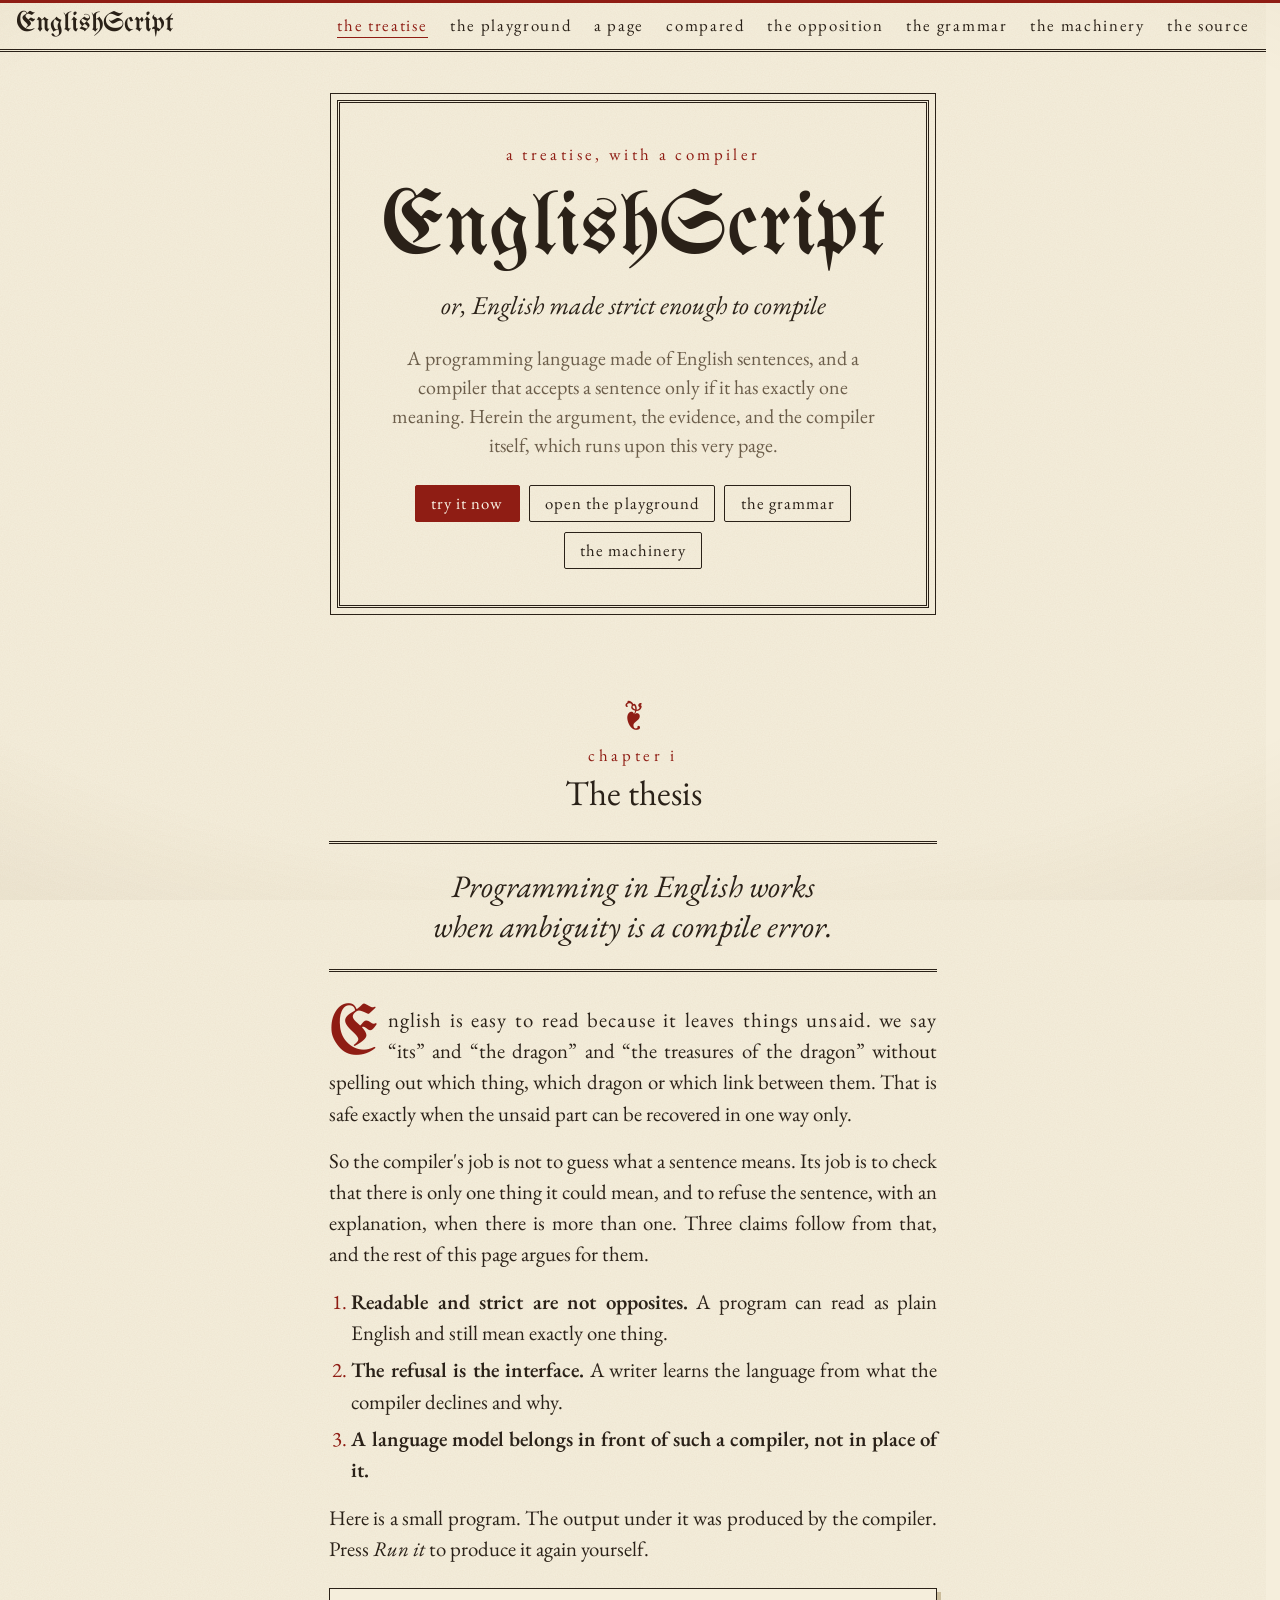
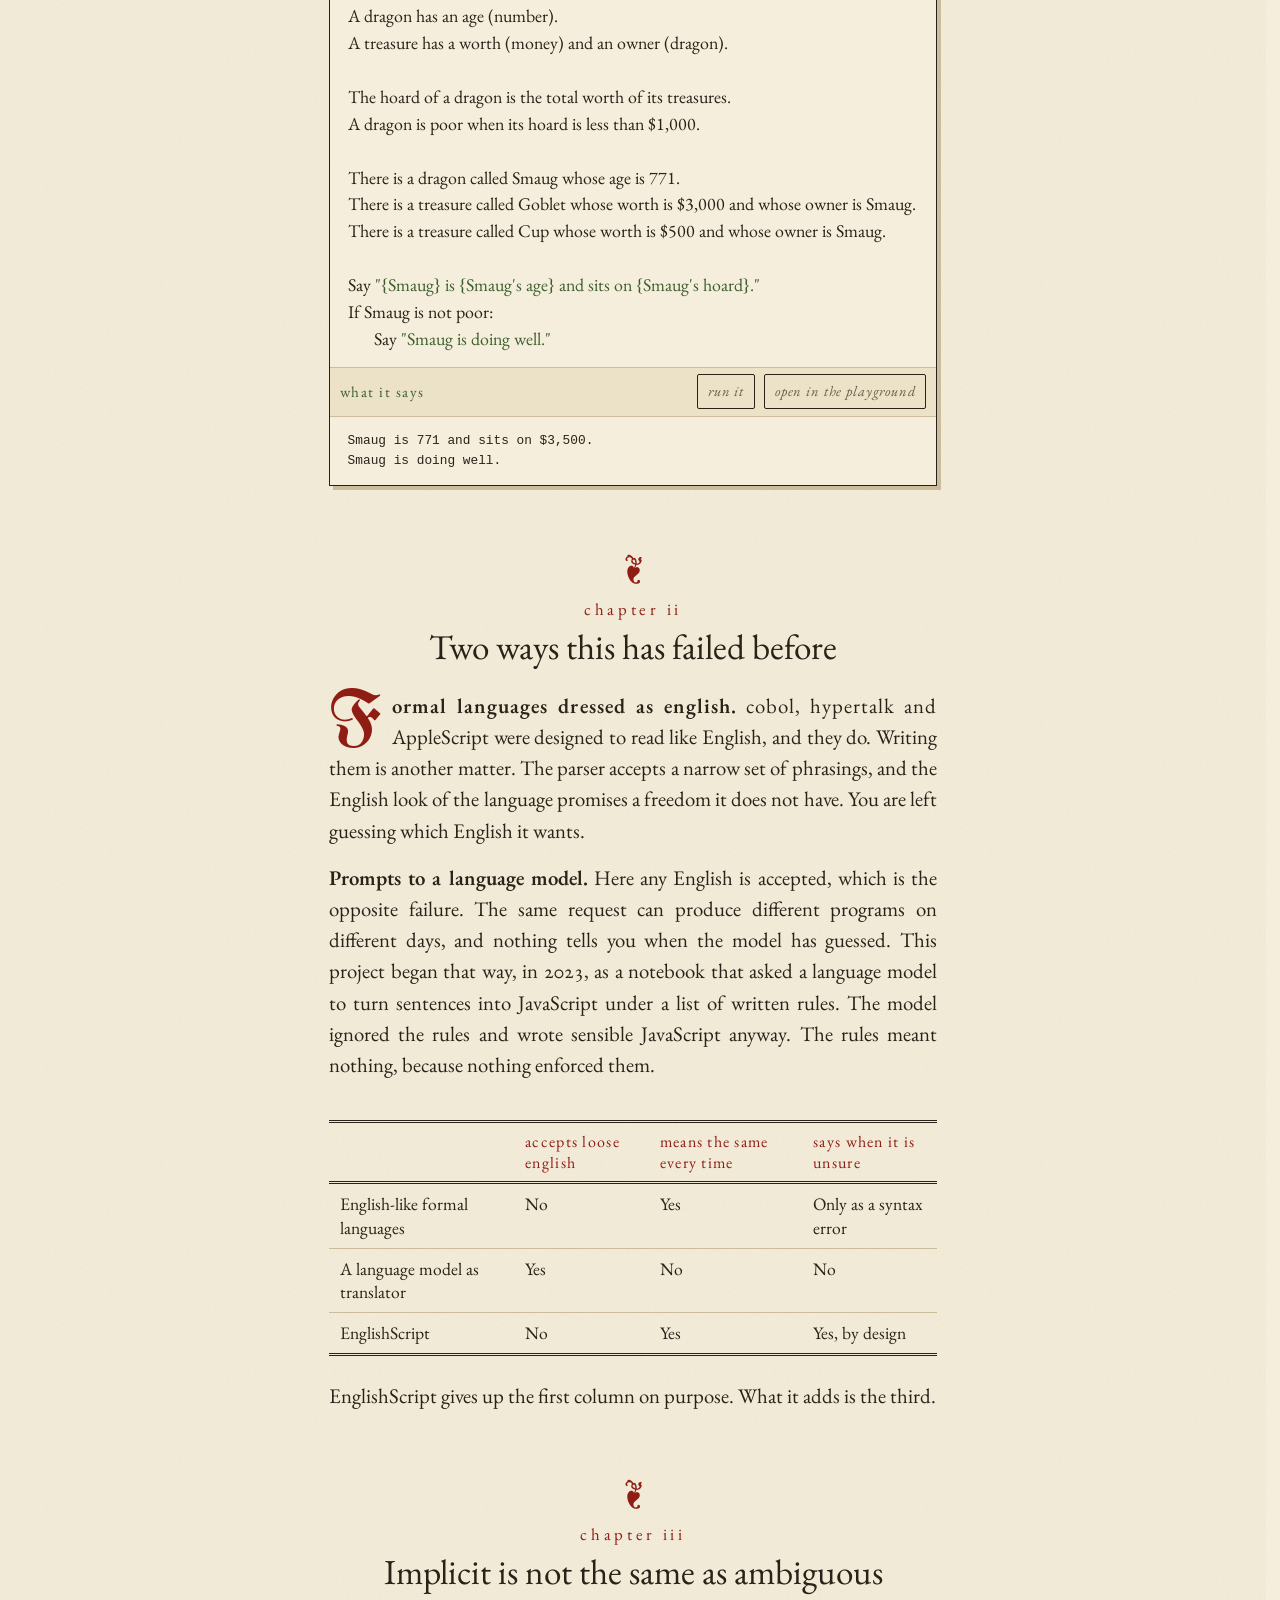
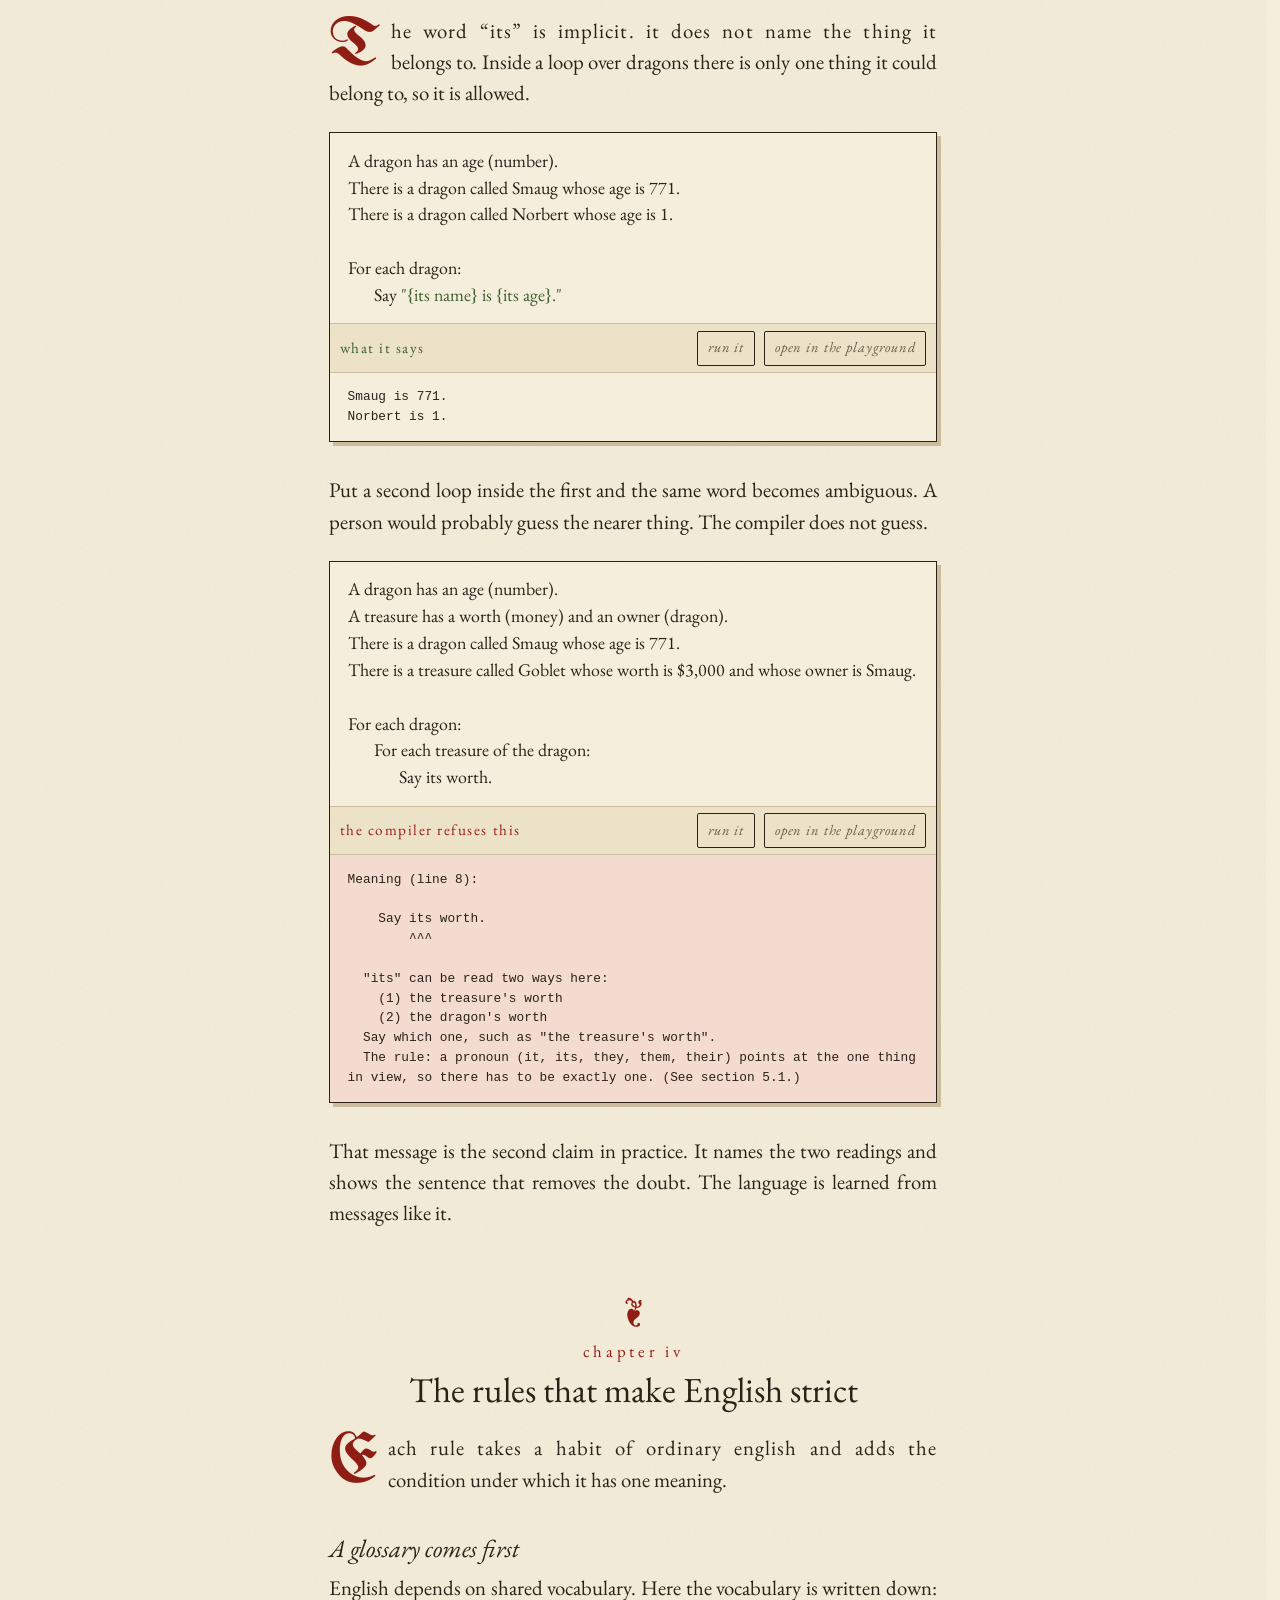
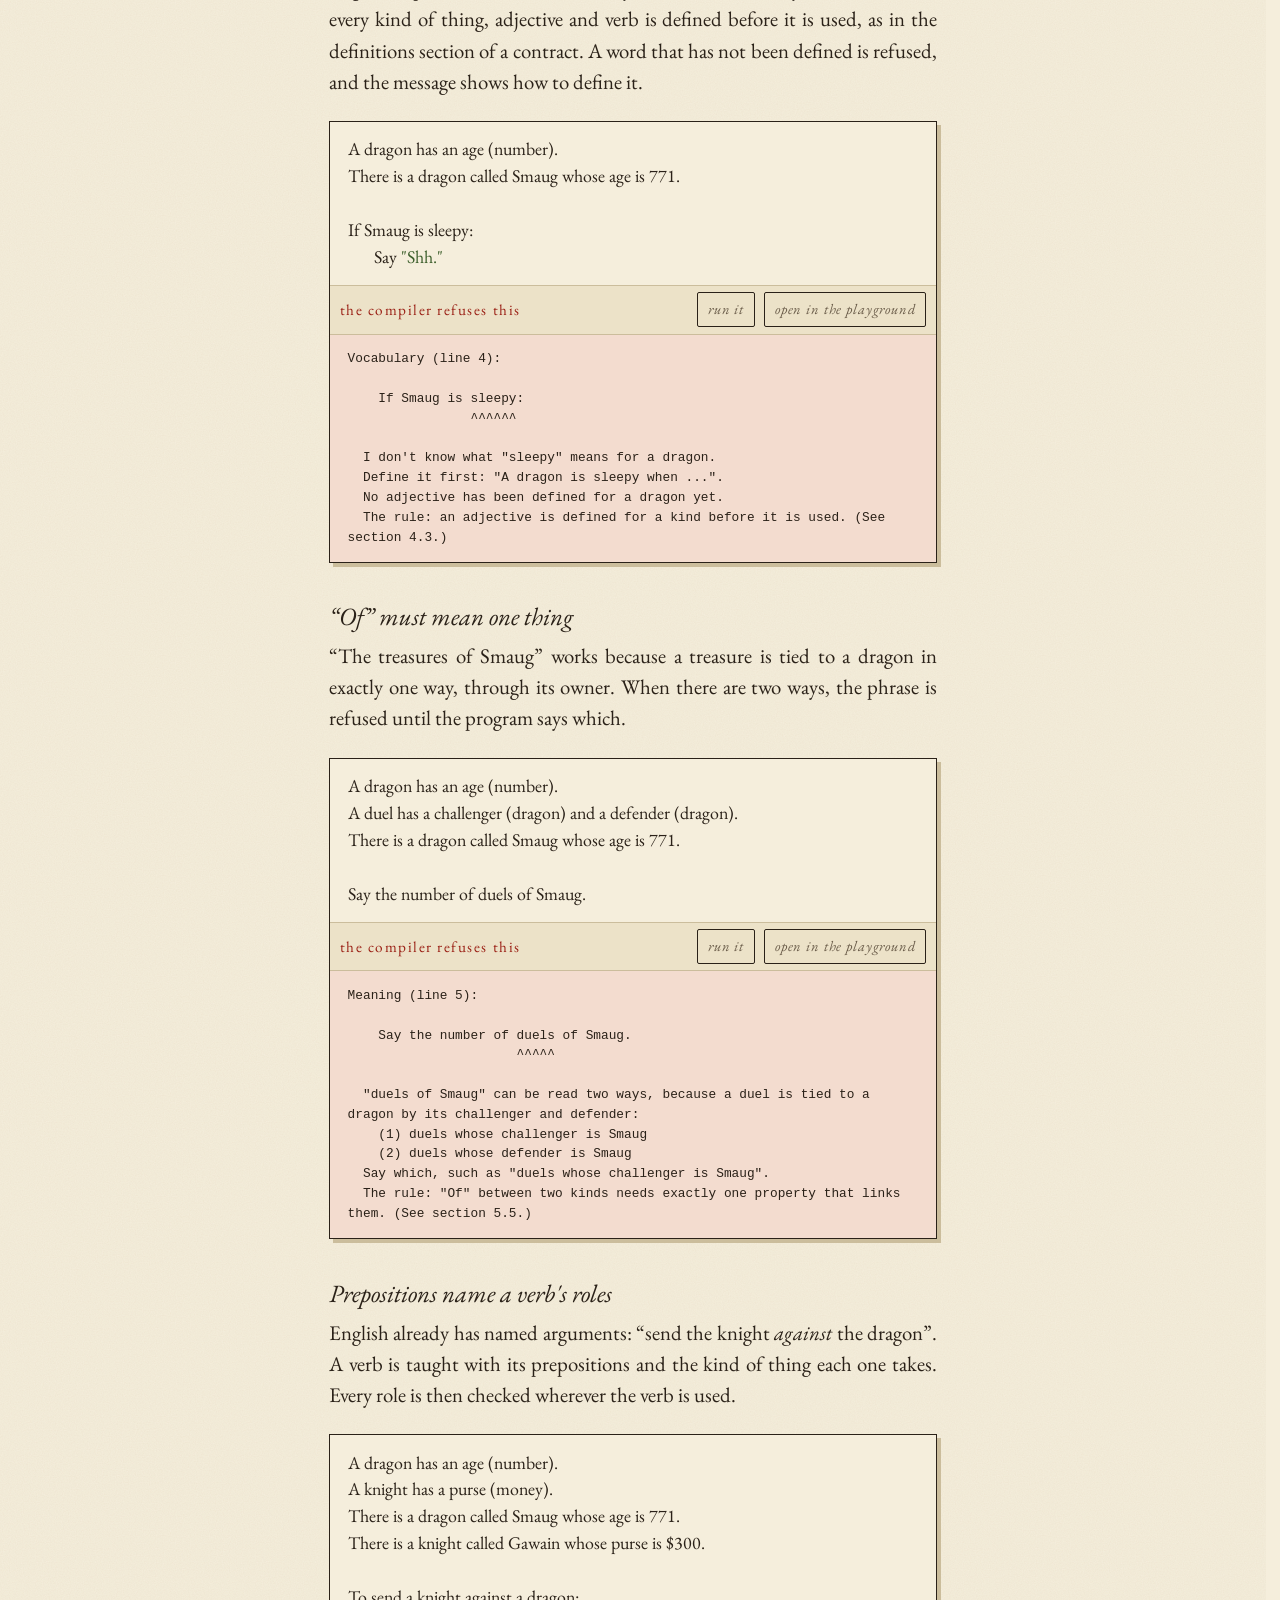
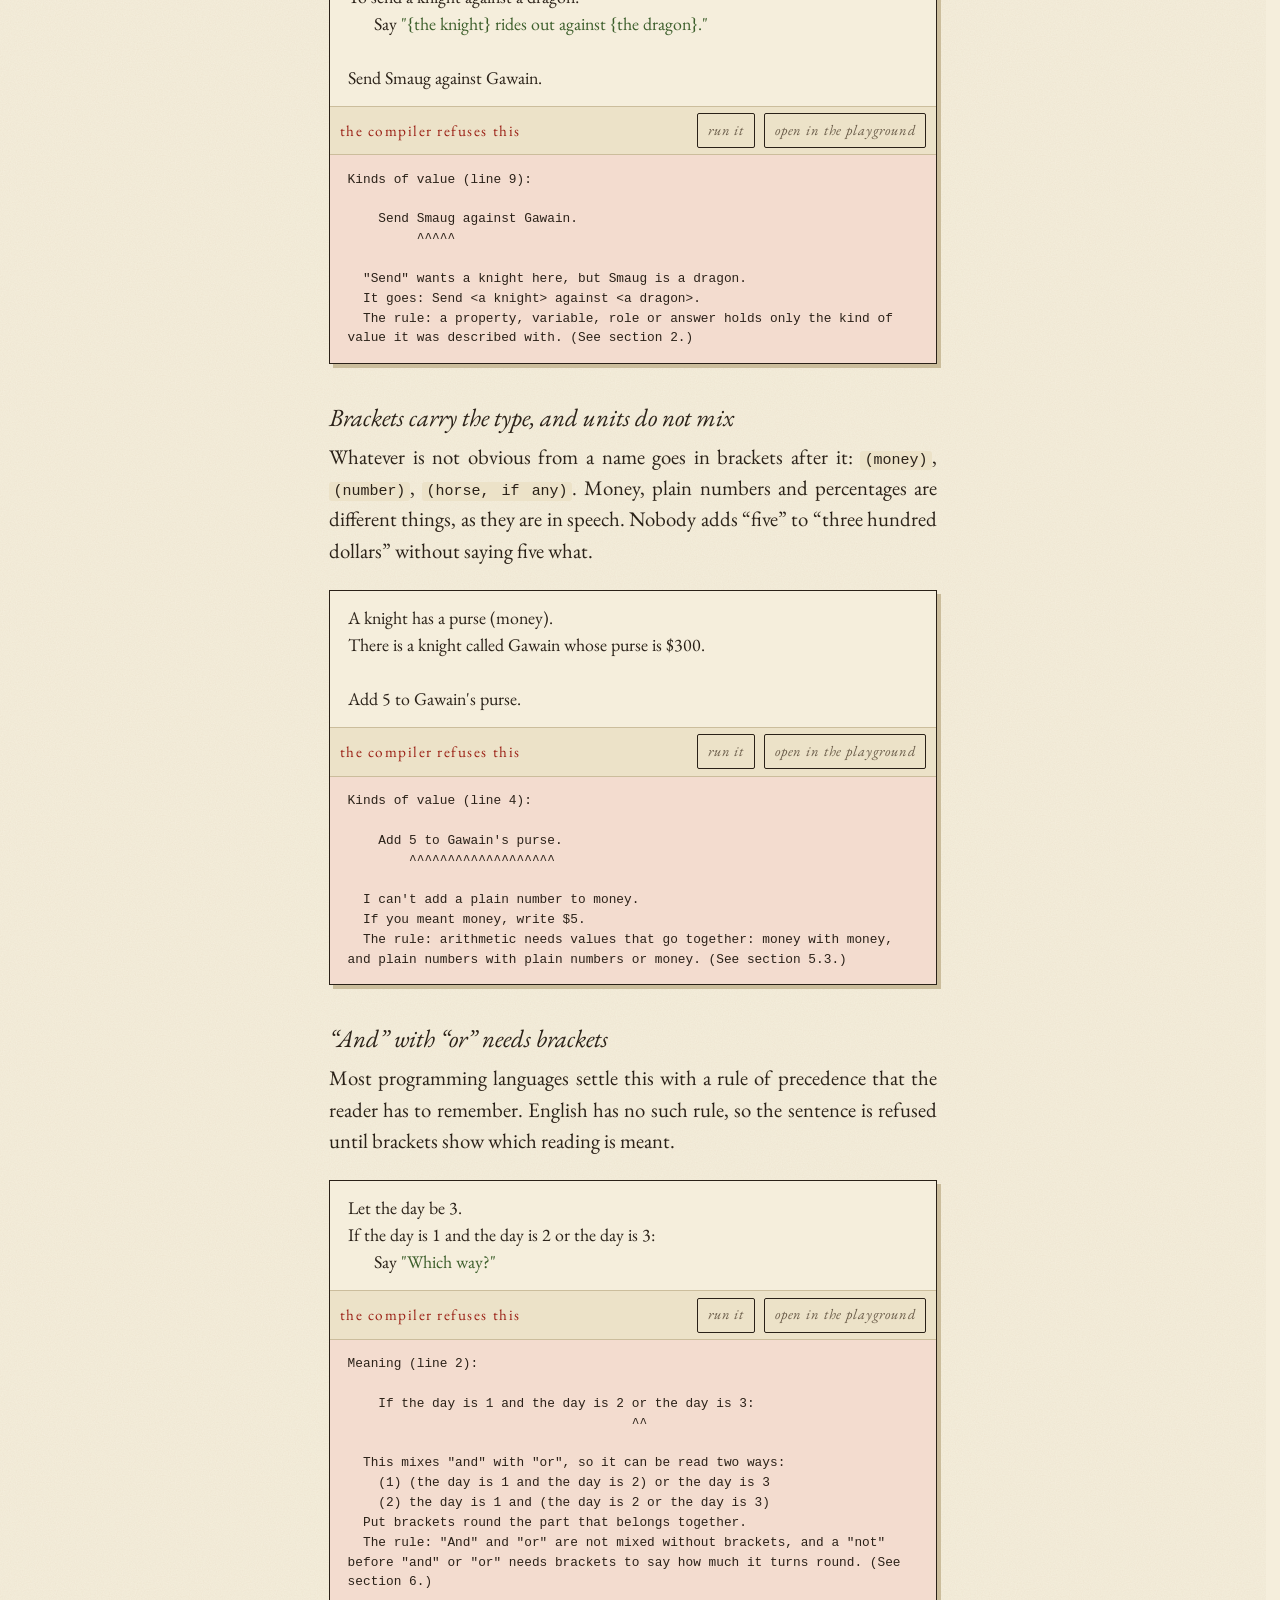
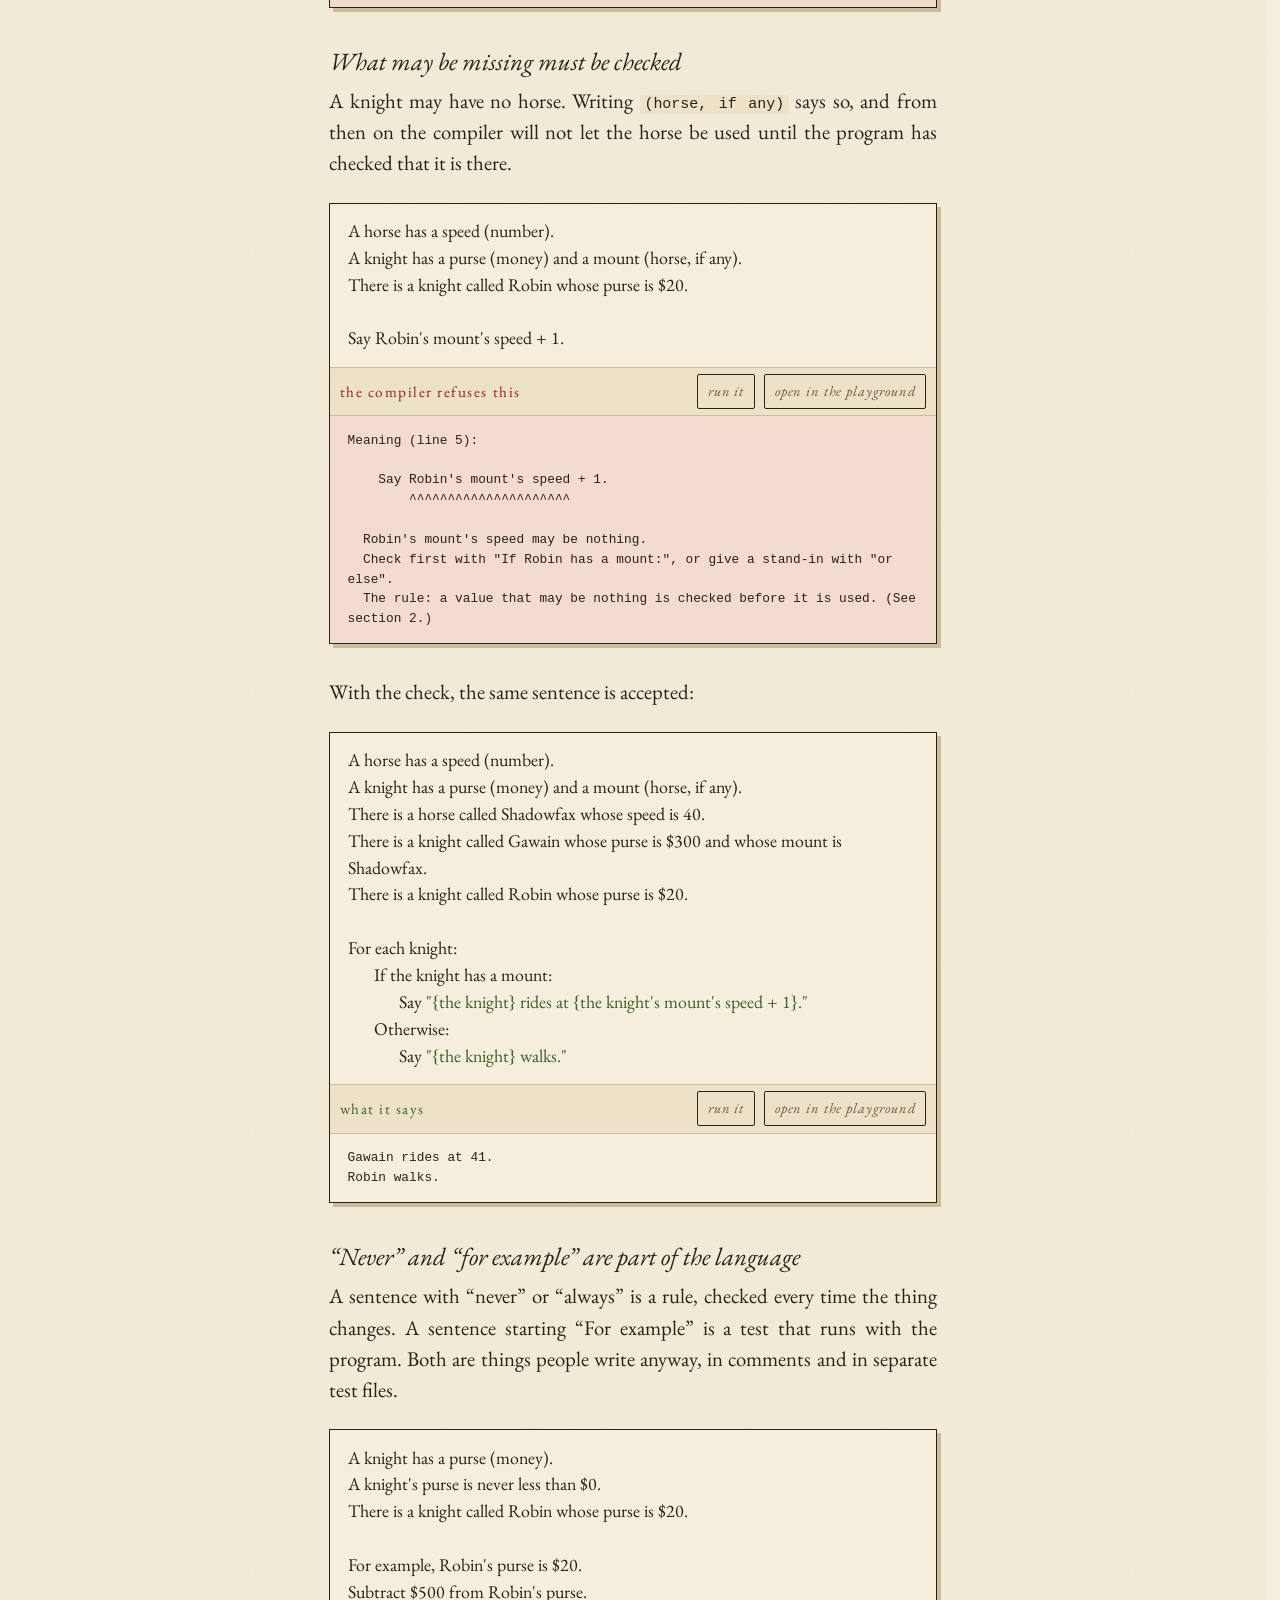
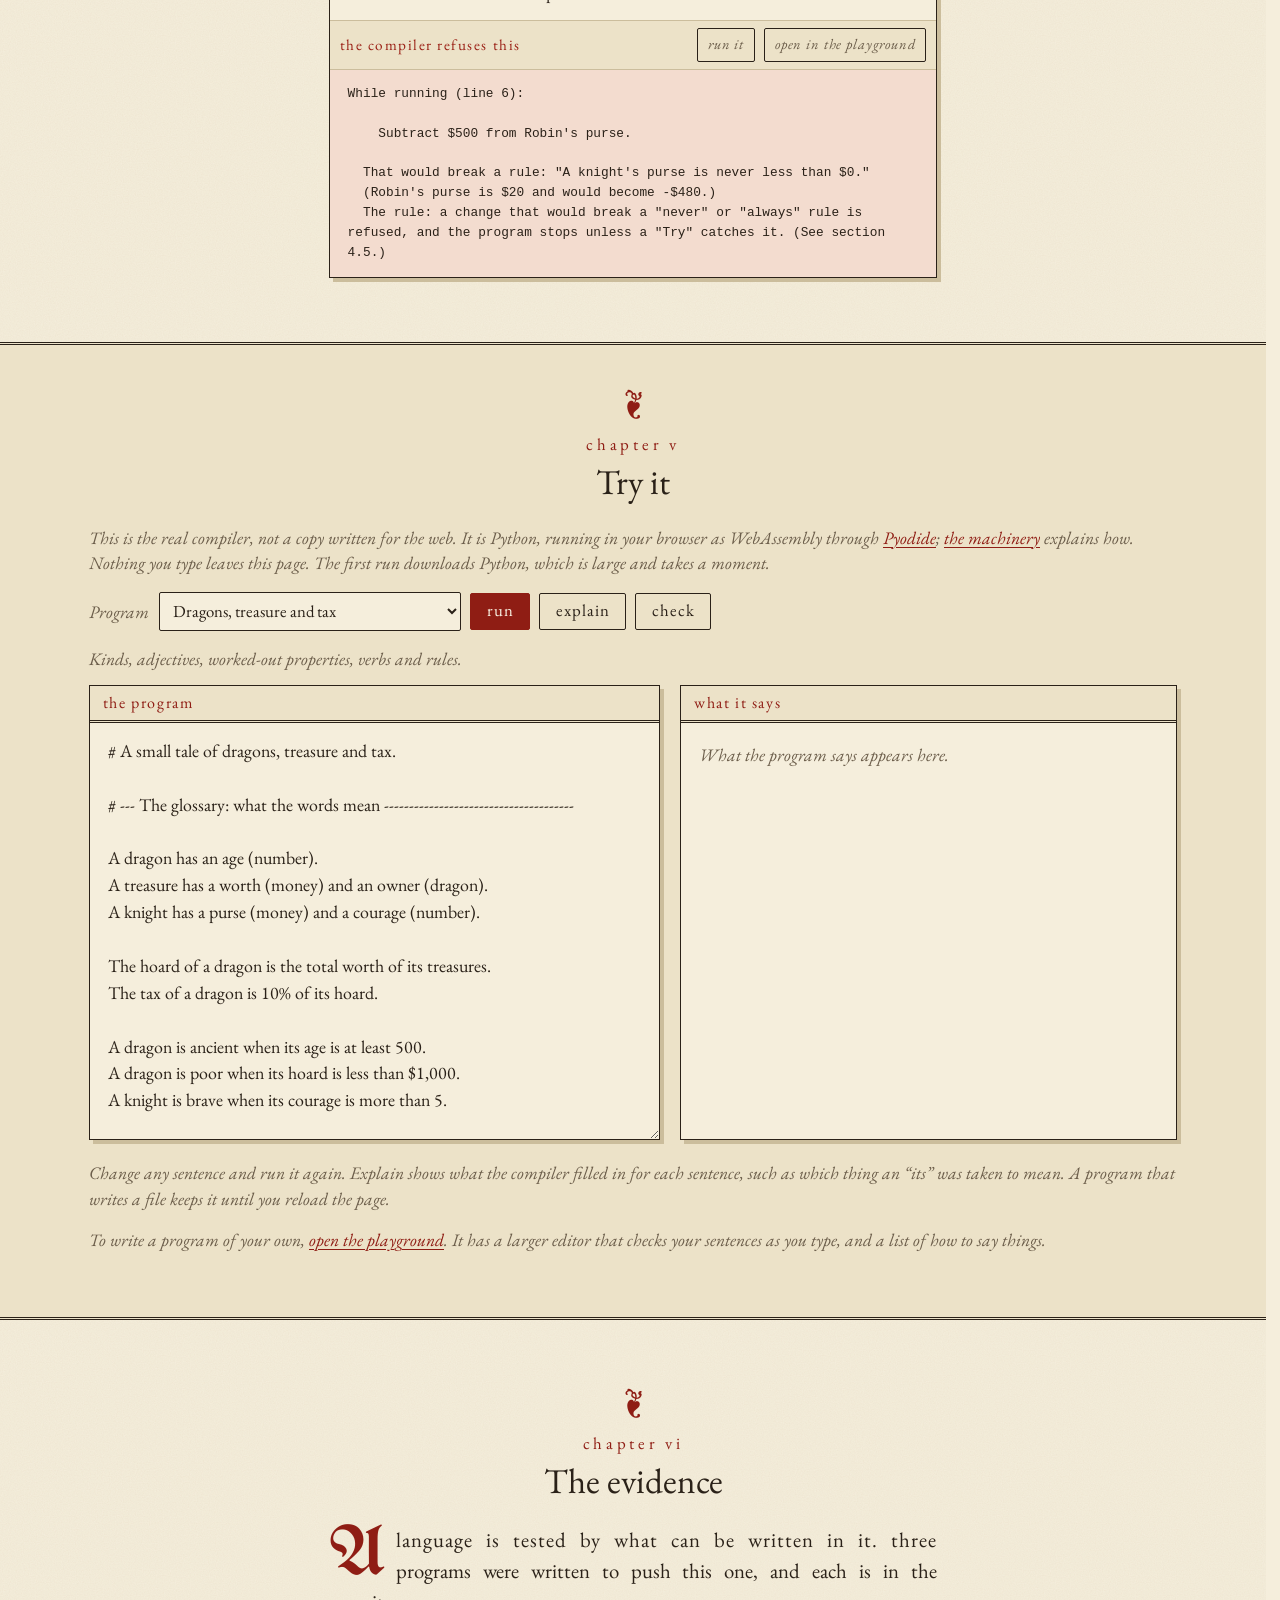
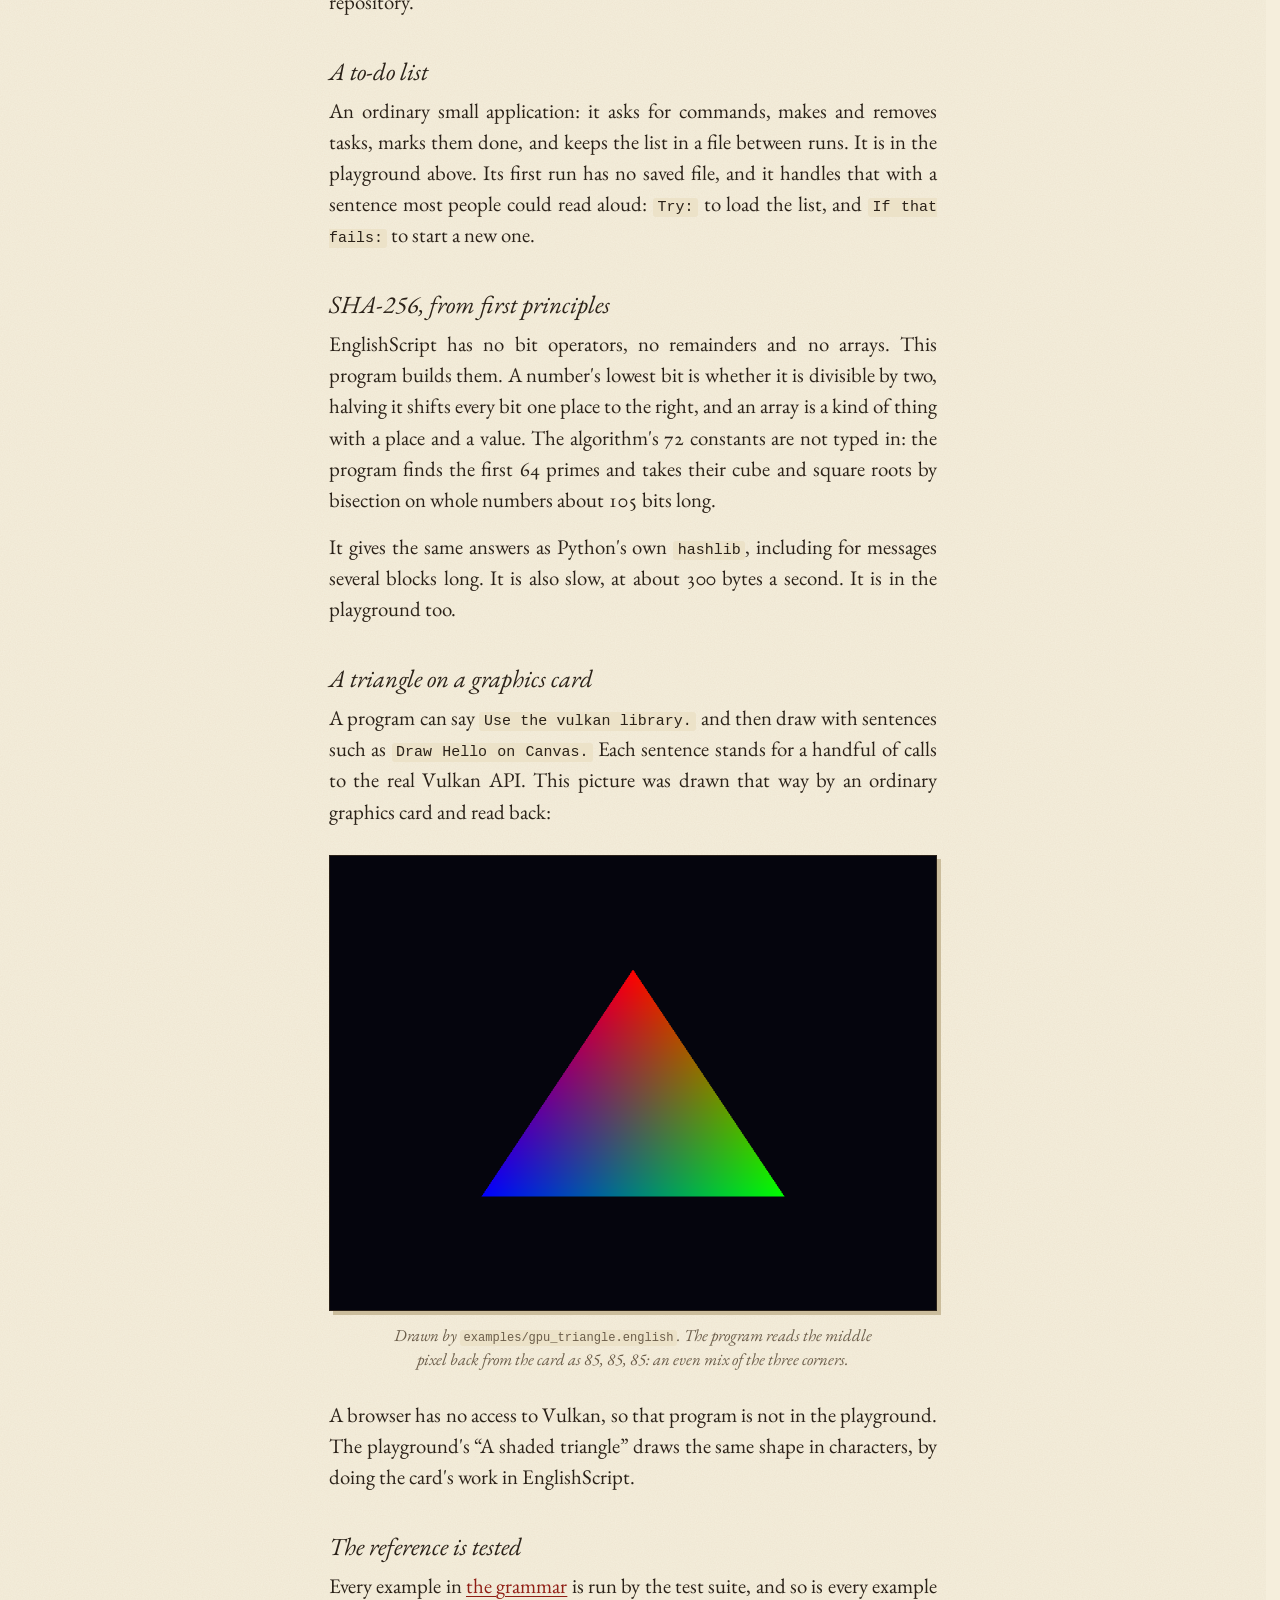
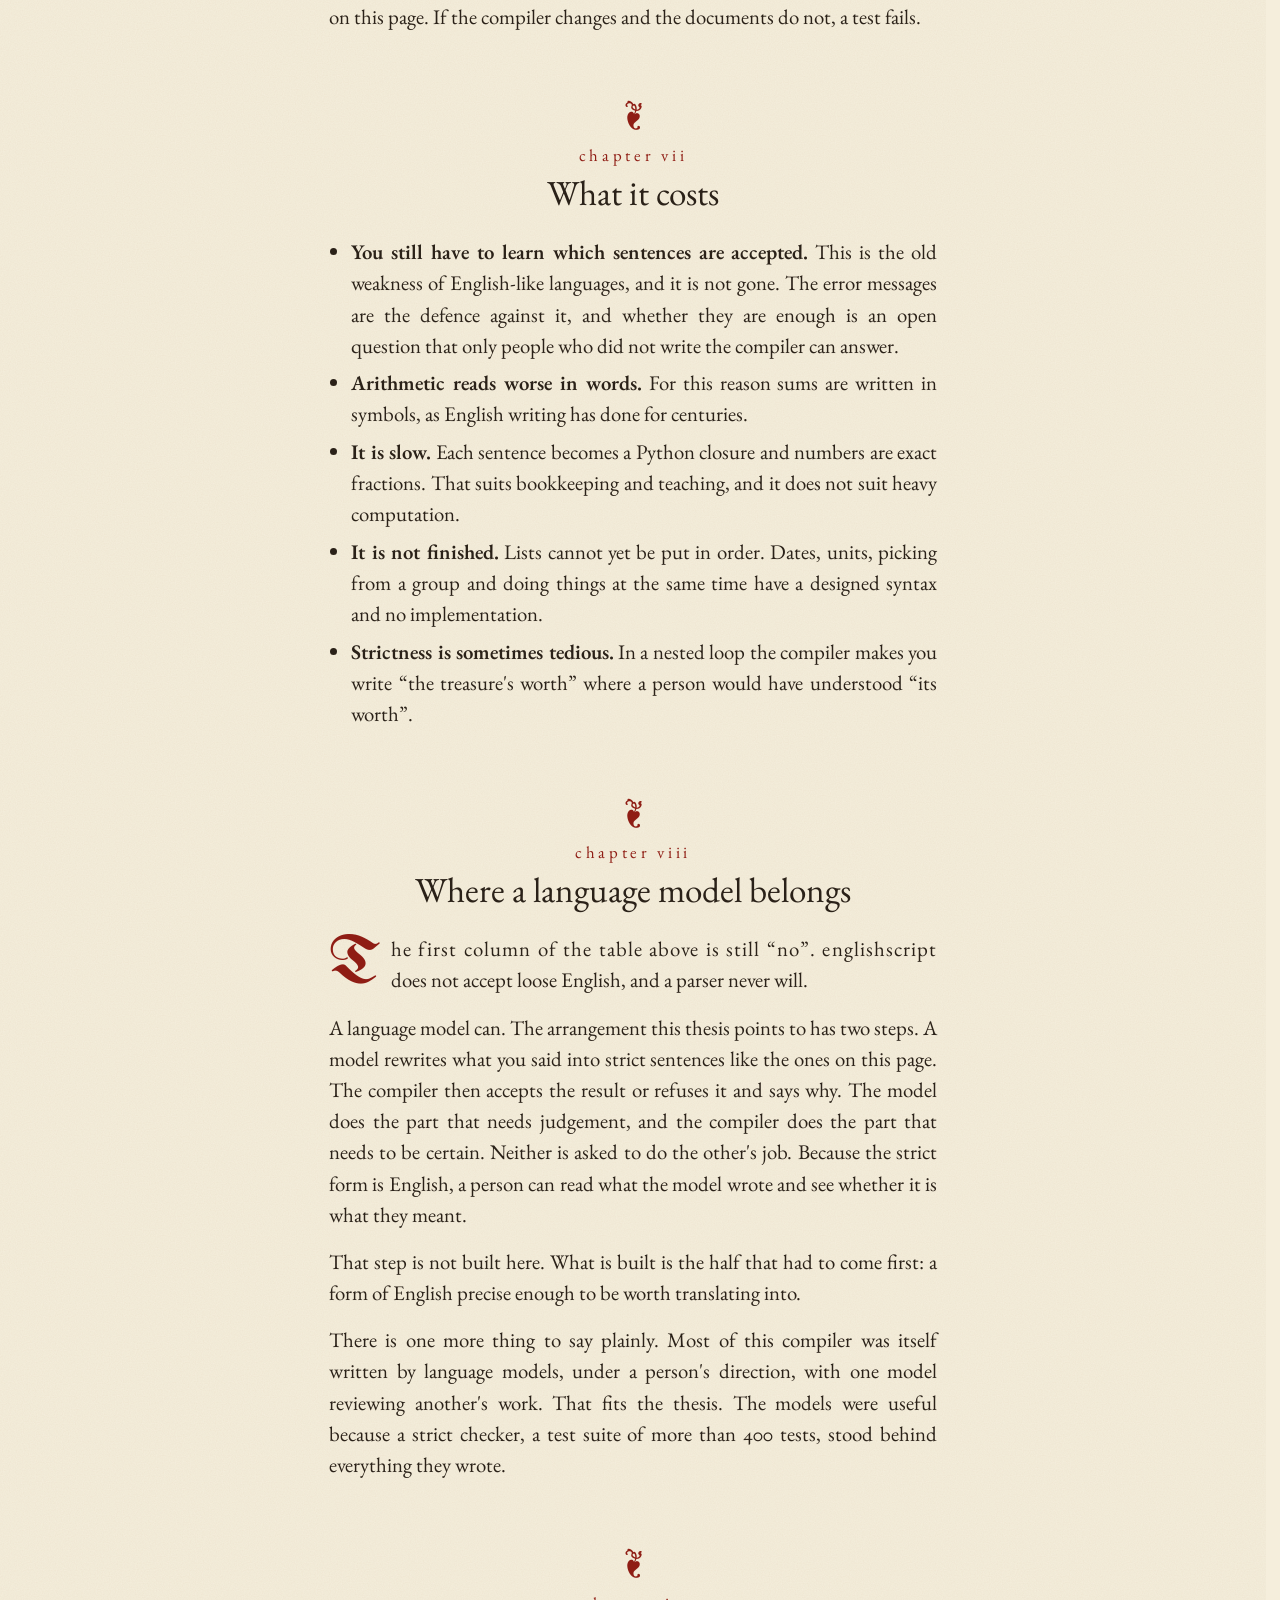
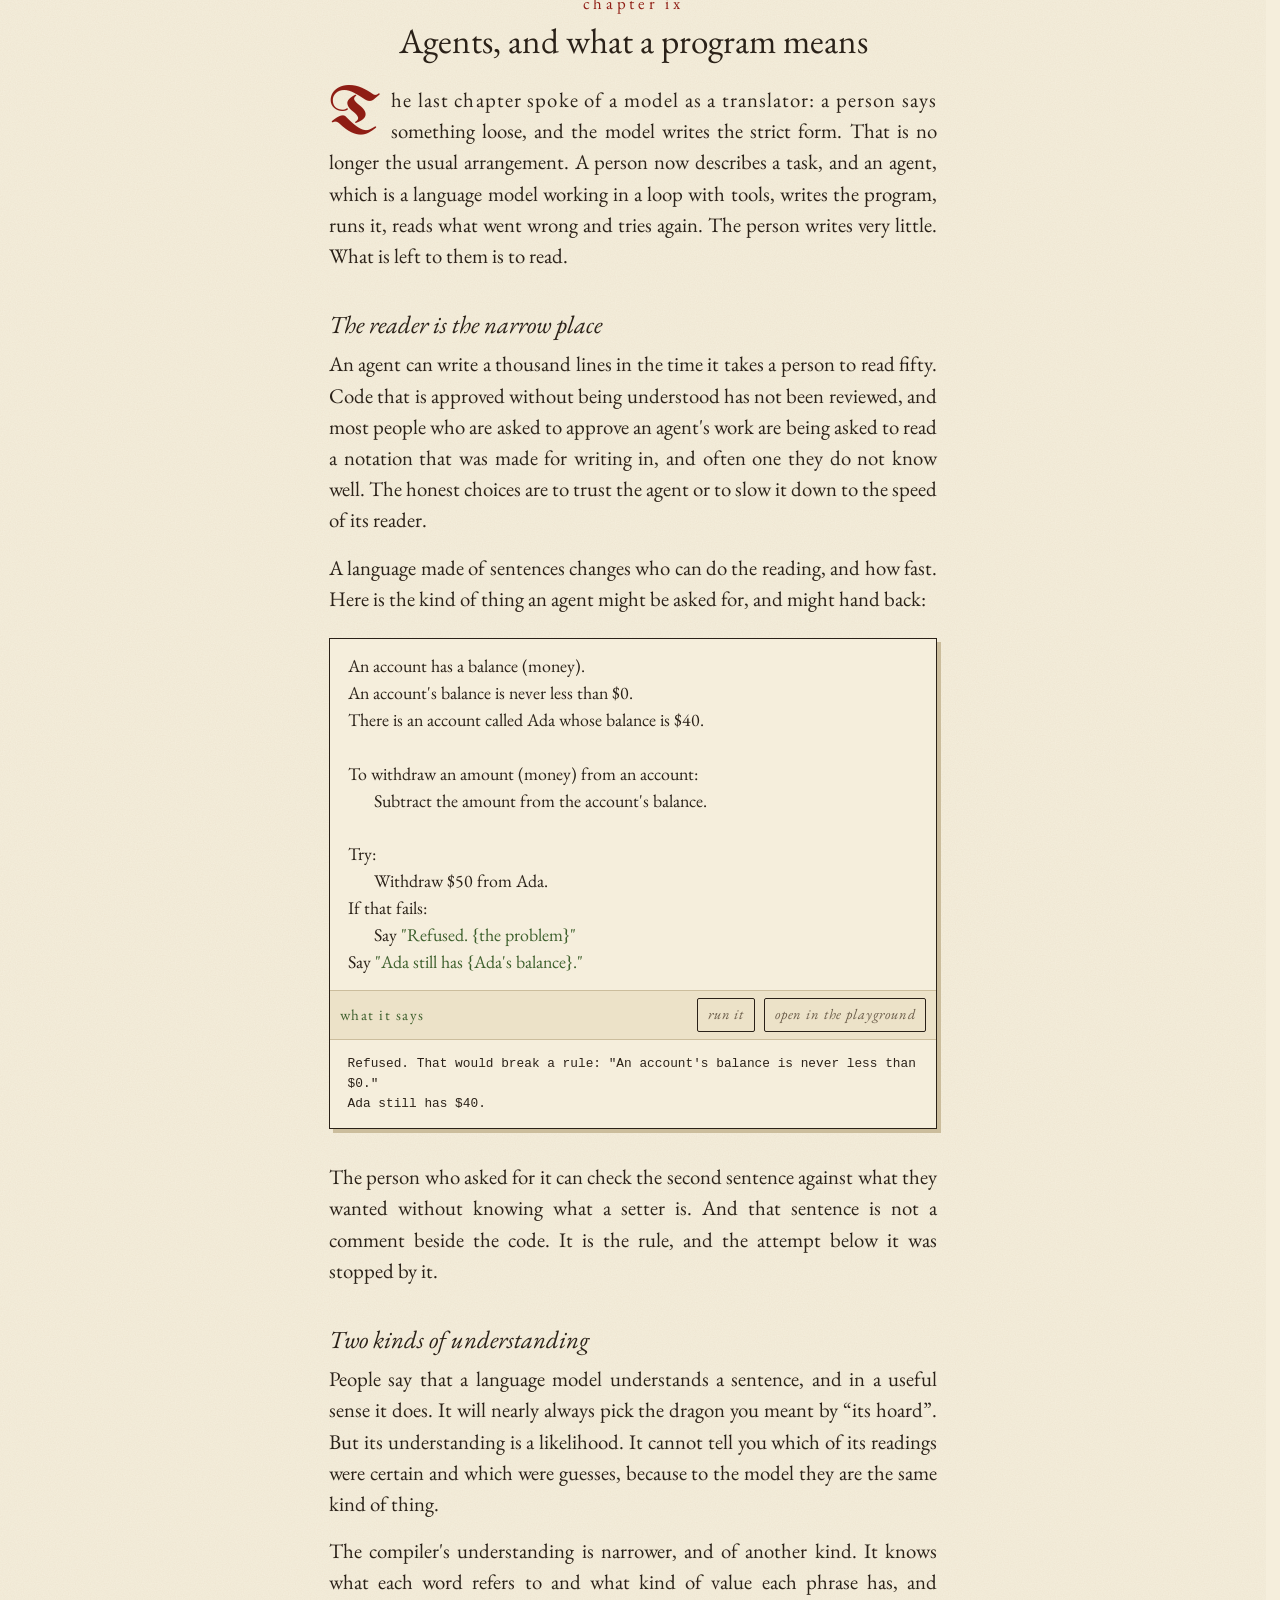
==== docs/index.html @ 4fe7a43b "Ask a model and judge from English; add the opposition page Asking a model (docs/SYNTAX.md section 7" ====
<!doctype html>
<html lang="en">
<head>
<meta charset="utf-8">
<meta name="viewport" content="width=device-width, initial-scale=1">
<title>EnglishScript: English, strict enough to compile</title>
<meta name="description" content="A programming language made of English sentences that each have exactly one meaning. The thesis, the evidence, and the compiler running in your browser.">
<link rel="preconnect" href="https://fonts.googleapis.com">
<link rel="preconnect" href="https://fonts.gstatic.com" crossorigin>
<link rel="stylesheet" href="https://fonts.googleapis.com/css2?family=EB+Garamond:ital,wght@0,400;0,500;0,600;1,400;1,500&amp;family=IM+Fell+English:ital@0;1&amp;family=IM+Fell+English+SC&amp;family=UnifrakturMaguntia&amp;display=swap">
<link rel="stylesheet" href="assets/english.css">
<style>
  .prose { max-width: 40rem; margin: 0 auto; padding: 0 16px; }
  .wide { max-width: 70rem; margin: 0 auto; padding: 0 16px; }

  /* The title page */
  header.top { padding: 2.5rem 0 1rem; }
  .titlepage { margin: 8px; padding: 2.5rem 1.25rem 2.25rem; text-align: center; border: 3px double var(--ink); outline: 1px solid var(--ink); outline-offset: 6px; }
  .imprint { font: 1.05rem var(--caps); letter-spacing: 0.2em; text-transform: lowercase; color: var(--accent); margin: 0 0 1.25rem; }
  h1 { font: 400 clamp(3rem, 12vw, 5.6rem)/1 var(--black); margin: 0; overflow-wrap: anywhere; }
  .or { font: italic 1.6rem/1.25 var(--fell); margin: 0.9rem 0 0; text-wrap: balance; }
  .lede { font-size: 1.25rem; line-height: 1.45; color: var(--muted); max-width: 31rem; margin: 1.4rem auto 1.6rem; text-wrap: pretty; }
  .links { display: flex; flex-wrap: wrap; gap: 0.6rem; justify-content: center; }

  /* Chapters */
  main { counter-reset: chapter; }
  h2 { counter-increment: chapter; font: 400 2.2rem/1.15 var(--fell); text-align: center; margin: 0.6rem 0 1.4rem; text-wrap: balance; scroll-margin-top: 1rem; }
  h2::before {
    content: "Chapter " counter(chapter, upper-roman); display: block;
    font: 1.05rem/2.1 var(--caps); letter-spacing: 0.22em; text-transform: lowercase; color: var(--accent);
  }
  h3 { font: italic 1.55rem/1.25 var(--fell); margin: 2.4rem 0 0.5rem; }
  p { margin: 0 0 1rem; text-wrap: pretty; }
  @media (min-width: 620px) { .prose > p:not(.fleuron), .prose li { text-align: justify; hyphens: auto; } }
  ul, ol { padding-left: 1.4rem; margin: 0 0 1rem; }
  li { margin-bottom: 0.4rem; }
  ol > li::marker { font-family: var(--fell); color: var(--accent); }
  strong { font-weight: 600; }

  /* A chapter opens with a rubricated capital and a line of small capitals. */
  p.opening::first-letter { font: 400 4.4rem/0.8 var(--black); text-transform: uppercase; float: left; padding: 0.25rem 0.55rem 0 0; color: var(--accent); }
  p.opening::first-line { font-family: var(--caps); letter-spacing: 0.05em; text-transform: lowercase; }

  blockquote.thesis { margin: 1.75rem 0 2rem; padding: 1.4rem 0.5rem; text-align: center; border-top: 3px double var(--ink); border-bottom: 3px double var(--ink); }
  blockquote.thesis p { font: italic 1.95rem/1.28 var(--fell); margin: 0; text-wrap: balance; }

  /* The playground on this page */
  #play { margin: 4rem 0 0; padding: 0 0 3rem; background: var(--panel); border-top: 3px double var(--ink); border-bottom: 3px double var(--ink); }
  #play .fleuron { margin-top: 2.5rem; }
  .controls { display: flex; flex-wrap: wrap; gap: 0.6rem; align-items: center; margin: 1rem 0; }
  .controls label { font: italic 1.1rem var(--fell); color: var(--muted); }
  #note { font: italic 1.1rem var(--fell); color: var(--muted); margin: 0 0 0.75rem; min-height: 1.5em; }
  .bench { display: grid; grid-template-columns: minmax(0, 1fr); gap: 1.25rem; }
  @media (min-width: 900px) { .bench { grid-template-columns: minmax(0, 1.15fr) minmax(0, 1fr); } }
  .bench .pane { display: flex; flex-direction: column; min-height: 20rem; }
  textarea { flex: 1; width: 100%; min-height: 26rem; border: 0; resize: vertical; padding: 0.9rem 1.1rem; background: var(--bg); color: var(--ink); font: 1.12rem/1.5 var(--serif); font-variant-numeric: lining-nums; white-space: pre; overflow: auto; }
  textarea:focus-visible { outline-offset: -2px; }
  #result { flex: 1; padding: 0.9rem 1.1rem; overflow: auto; max-height: 34rem; }
  #result:empty::before { content: "What the program says appears here."; color: var(--muted); font: italic 1.1rem var(--fell); }
  #status { font: italic 1.05rem var(--fell); color: var(--muted); }
  .small { font: italic 1.1rem/1.45 var(--fell); color: var(--muted); }

  figure.picture { margin: 1.75rem 0; }
  figure.picture img { display: block; width: 100%; height: auto; border: 1px solid var(--ink); box-shadow: 4px 4px 0 var(--rule); }
  figcaption { font: italic 1.05rem/1.4 var(--fell); color: var(--muted); margin-top: 0.8rem; text-align: center; text-wrap: balance; }
  footer { margin-top: 4rem; padding: 2.5rem 0 3.5rem; border-top: 3px double var(--ink); }
</style>
</head>
<body>

<nav class="sitenav" aria-label="The pages of this site">
  <div class="inner">
    <a class="home" href="./">EnglishScript</a>
    <a class="page" href="./" aria-current="page">The treatise</a>
    <a class="page" href="playground.html">The playground</a>
    <a class="page" href="todo.html">A page</a>
    <a class="page" href="compare.html">Compared</a>
    <a class="page" href="opposition.html">The opposition</a>
    <a class="page" href="reference.html">The grammar</a>
    <a class="page" href="how.html">The machinery</a>
    <a class="page" href="https://github.com/monstercameron/EnglishScript">The source</a>
  </div>
</nav>

<header class="top">
  <div class="prose">
    <div class="titlepage">
      <p class="imprint">A Treatise, with a Compiler</p>
      <h1>EnglishScript</h1>
      <p class="or">or, English made strict enough to compile</p>
      <p class="lede">A programming language made of English sentences, and a compiler that accepts a sentence only if it has exactly one meaning. Herein the argument, the evidence, and the compiler itself, which runs upon this very page.</p>
      <div class="links">
        <a class="button primary" href="#play">Try it now</a>
        <a class="button" href="playground.html">Open the playground</a>
        <a class="button" href="reference.html">The grammar</a>
        <a class="button" href="how.html">The machinery</a>
      </div>
    </div>
  </div>
</header>

<main>
<div class="prose">

<p class="fleuron" aria-hidden="true">&#10086;</p>
<h2 id="thesis">The thesis</h2>

<blockquote class="thesis">
  <p>Programming in English works when ambiguity is a compile error.</p>
</blockquote>

<p class="opening">English is easy to read because it leaves things unsaid. We say “its” and “the dragon” and “the treasures of the dragon” without spelling out which thing, which dragon or which link between them. That is safe exactly when the unsaid part can be recovered in one way only.</p>

<p>So the compiler's job is not to guess what a sentence means. Its job is to check that there is only one thing it could mean, and to refuse the sentence, with an explanation, when there is more than one. Three claims follow from that, and the rest of this page argues for them.</p>

<ol>
  <li><strong>Readable and strict are not opposites.</strong> A program can read as plain English and still mean exactly one thing.</li>
  <li><strong>The refusal is the interface.</strong> A writer learns the language from what the compiler declines and why.</li>
  <li><strong>A language model belongs in front of such a compiler, not in place of it.</strong></li>
</ol>

<p>Here is a small program. The output under it was produced by the compiler. Press <em>Run it</em> to produce it again yourself.</p>

<figure class="snippet">
<pre class="program" data-expect="ok">A dragon has an age (number).
A treasure has a worth (money) and an owner (dragon).

The hoard of a dragon is the total worth of its treasures.
A dragon is poor when its hoard is less than $1,000.

There is a dragon called Smaug whose age is 771.
There is a treasure called Goblet whose worth is $3,000 and whose owner is Smaug.
There is a treasure called Cup whose worth is $500 and whose owner is Smaug.

Say "{Smaug} is {Smaug's age} and sits on {Smaug's hoard}."
If Smaug is not poor:
  Say "Smaug is doing well."</pre>
<pre class="output">Smaug is 771 and sits on $3,500.
Smaug is doing well.</pre>
</figure>

<p class="fleuron" aria-hidden="true">&#10086;</p>
<h2 id="history">Two ways this has failed before</h2>

<p class="opening"><strong>Formal languages dressed as English.</strong> COBOL, HyperTalk and AppleScript were designed to read like English, and they do. Writing them is another matter. The parser accepts a narrow set of phrasings, and the English look of the language promises a freedom it does not have. You are left guessing which English it wants.</p>

<p><strong>Prompts to a language model.</strong> Here any English is accepted, which is the opposite failure. The same request can produce different programs on different days, and nothing tells you when the model has guessed. This project began that way, in 2023, as a notebook that asked a language model to turn sentences into JavaScript under a list of written rules. The model ignored the rules and wrote sensible JavaScript anyway. The rules meant nothing, because nothing enforced them.</p>

<div class="scroll">
<table>
  <thead><tr><th></th><th>Accepts loose English</th><th>Means the same every time</th><th>Says when it is unsure</th></tr></thead>
  <tbody>
    <tr><td>English-like formal languages</td><td>No</td><td>Yes</td><td>Only as a syntax error</td></tr>
    <tr><td>A language model as translator</td><td>Yes</td><td>No</td><td>No</td></tr>
    <tr><td>EnglishScript</td><td>No</td><td>Yes</td><td>Yes, by design</td></tr>
  </tbody>
</table>
</div>

<p>EnglishScript gives up the first column on purpose. What it adds is the third.</p>

<p class="fleuron" aria-hidden="true">&#10086;</p>
<h2 id="implicit">Implicit is not the same as ambiguous</h2>

<p class="opening">The word “its” is implicit. It does not name the thing it belongs to. Inside a loop over dragons there is only one thing it could belong to, so it is allowed.</p>

<figure class="snippet">
<pre class="program" data-expect="ok">A dragon has an age (number).
There is a dragon called Smaug whose age is 771.
There is a dragon called Norbert whose age is 1.

For each dragon:
  Say "{its name} is {its age}."</pre>
<pre class="output">Smaug is 771.
Norbert is 1.</pre>
</figure>

<p>Put a second loop inside the first and the same word becomes ambiguous. A person would probably guess the nearer thing. The compiler does not guess.</p>

<figure class="snippet">
<pre class="program" data-expect="refused">A dragon has an age (number).
A treasure has a worth (money) and an owner (dragon).
There is a dragon called Smaug whose age is 771.
There is a treasure called Goblet whose worth is $3,000 and whose owner is Smaug.

For each dragon:
  For each treasure of the dragon:
    Say its worth.</pre>
<pre class="output refused">Meaning (line 8):

    Say its worth.
        ^^^

  "its" can be read two ways here:
    (1) the treasure's worth
    (2) the dragon's worth
  Say which one, such as "the treasure's worth".
  The rule: a pronoun (it, its, they, them, their) points at the one thing in view, so there has to be exactly one. (See section 5.1.)</pre>
</figure>

<p>That message is the second claim in practice. It names the two readings and shows the sentence that removes the doubt. The language is learned from messages like it.</p>

<p class="fleuron" aria-hidden="true">&#10086;</p>
<h2 id="rules">The rules that make English strict</h2>

<p class="opening">Each rule takes a habit of ordinary English and adds the condition under which it has one meaning.</p>

<h3>A glossary comes first</h3>
<p>English depends on shared vocabulary. Here the vocabulary is written down: every kind of thing, adjective and verb is defined before it is used, as in the definitions section of a contract. A word that has not been defined is refused, and the message shows how to define it.</p>

<figure class="snippet">
<pre class="program" data-expect="refused">A dragon has an age (number).
There is a dragon called Smaug whose age is 771.

If Smaug is sleepy:
  Say "Shh."</pre>
<pre class="output refused">Vocabulary (line 4):

    If Smaug is sleepy:
                ^^^^^^

  I don't know what "sleepy" means for a dragon.
  Define it first: "A dragon is sleepy when ...".
  No adjective has been defined for a dragon yet.
  The rule: an adjective is defined for a kind before it is used. (See section 4.3.)</pre>
</figure>

<h3>“Of” must mean one thing</h3>
<p>“The treasures of Smaug” works because a treasure is tied to a dragon in exactly one way, through its owner. When there are two ways, the phrase is refused until the program says which.</p>

<figure class="snippet">
<pre class="program" data-expect="refused">A dragon has an age (number).
A duel has a challenger (dragon) and a defender (dragon).
There is a dragon called Smaug whose age is 771.

Say the number of duels of Smaug.</pre>
<pre class="output refused">Meaning (line 5):

    Say the number of duels of Smaug.
                      ^^^^^

  "duels of Smaug" can be read two ways, because a duel is tied to a dragon by its challenger and defender:
    (1) duels whose challenger is Smaug
    (2) duels whose defender is Smaug
  Say which, such as "duels whose challenger is Smaug".
  The rule: "Of" between two kinds needs exactly one property that links them. (See section 5.5.)</pre>
</figure>

<h3>Prepositions name a verb's roles</h3>
<p>English already has named arguments: “send the knight <em>against</em> the dragon”. A verb is taught with its prepositions and the kind of thing each one takes. Every role is then checked wherever the verb is used.</p>

<figure class="snippet">
<pre class="program" data-expect="refused">A dragon has an age (number).
A knight has a purse (money).
There is a dragon called Smaug whose age is 771.
There is a knight called Gawain whose purse is $300.

To send a knight against a dragon:
  Say "{the knight} rides out against {the dragon}."

Send Smaug against Gawain.</pre>
<pre class="output refused">Kinds of value (line 9):

    Send Smaug against Gawain.
         ^^^^^

  "Send" wants a knight here, but Smaug is a dragon.
  It goes: Send &lt;a knight&gt; against &lt;a dragon&gt;.
  The rule: a property, variable, role or answer holds only the kind of value it was described with. (See section 2.)</pre>
</figure>

<h3>Brackets carry the type, and units do not mix</h3>
<p>Whatever is not obvious from a name goes in brackets after it: <code>(money)</code>, <code>(number)</code>, <code>(horse, if any)</code>. Money, plain numbers and percentages are different things, as they are in speech. Nobody adds “five” to “three hundred dollars” without saying five what.</p>

<figure class="snippet">
<pre class="program" data-expect="refused">A knight has a purse (money).
There is a knight called Gawain whose purse is $300.

Add 5 to Gawain's purse.</pre>
<pre class="output refused">Kinds of value (line 4):

    Add 5 to Gawain's purse.
        ^^^^^^^^^^^^^^^^^^^

  I can't add a plain number to money.
  If you meant money, write $5.
  The rule: arithmetic needs values that go together: money with money, and plain numbers with plain numbers or money. (See section 5.3.)</pre>
</figure>

<h3>“And” with “or” needs brackets</h3>
<p>Most programming languages settle this with a rule of precedence that the reader has to remember. English has no such rule, so the sentence is refused until brackets show which reading is meant.</p>

<figure class="snippet">
<pre class="program" data-expect="refused">Let the day be 3.
If the day is 1 and the day is 2 or the day is 3:
  Say "Which way?"</pre>
<pre class="output refused">Meaning (line 2):

    If the day is 1 and the day is 2 or the day is 3:
                                     ^^

  This mixes "and" with "or", so it can be read two ways:
    (1) (the day is 1 and the day is 2) or the day is 3
    (2) the day is 1 and (the day is 2 or the day is 3)
  Put brackets round the part that belongs together.
  The rule: "And" and "or" are not mixed without brackets, and a "not" before "and" or "or" needs brackets to say how much it turns round. (See section 6.)</pre>
</figure>

<h3>What may be missing must be checked</h3>
<p>A knight may have no horse. Writing <code>(horse, if any)</code> says so, and from then on the compiler will not let the horse be used until the program has checked that it is there.</p>

<figure class="snippet">
<pre class="program" data-expect="refused">A horse has a speed (number).
A knight has a purse (money) and a mount (horse, if any).
There is a knight called Robin whose purse is $20.

Say Robin's mount's speed + 1.</pre>
<pre class="output refused">Meaning (line 5):

    Say Robin's mount's speed + 1.
        ^^^^^^^^^^^^^^^^^^^^^

  Robin's mount's speed may be nothing.
  Check first with "If Robin has a mount:", or give a stand-in with "or else".
  The rule: a value that may be nothing is checked before it is used. (See section 2.)</pre>
</figure>

<p>With the check, the same sentence is accepted:</p>

<figure class="snippet">
<pre class="program" data-expect="ok">A horse has a speed (number).
A knight has a purse (money) and a mount (horse, if any).
There is a horse called Shadowfax whose speed is 40.
There is a knight called Gawain whose purse is $300 and whose mount is Shadowfax.
There is a knight called Robin whose purse is $20.

For each knight:
  If the knight has a mount:
    Say "{the knight} rides at {the knight's mount's speed + 1}."
  Otherwise:
    Say "{the knight} walks."</pre>
<pre class="output">Gawain rides at 41.
Robin walks.</pre>
</figure>

<h3>“Never” and “for example” are part of the language</h3>
<p>A sentence with “never” or “always” is a rule, checked every time the thing changes. A sentence starting “For example” is a test that runs with the program. Both are things people write anyway, in comments and in separate test files.</p>

<figure class="snippet">
<pre class="program" data-expect="refused">A knight has a purse (money).
A knight's purse is never less than $0.
There is a knight called Robin whose purse is $20.

For example, Robin's purse is $20.
Subtract $500 from Robin's purse.</pre>
<pre class="output refused">While running (line 6):

    Subtract $500 from Robin's purse.

  That would break a rule: "A knight's purse is never less than $0."
  (Robin's purse is $20 and would become -$480.)
  The rule: a change that would break a "never" or "always" rule is refused, and the program stops unless a "Try" catches it. (See section 4.5.)</pre>
</figure>

</div>

<section id="play" aria-labelledby="play-title">
  <div class="wide">
    <p class="fleuron" aria-hidden="true">&#10086;</p>
    <h2 id="play-title">Try it</h2>
    <p class="small">This is the real compiler, not a copy written for the web. It is Python, running in your browser as WebAssembly through <a href="https://pyodide.org">Pyodide</a>; <a href="how.html">the machinery</a> explains how. Nothing you type leaves this page. The first run downloads Python, which is large and takes a moment.</p>
    <div class="controls">
      <label for="pick">Program</label>
      <select id="pick"><option>Loading…</option></select>
      <button class="button primary" id="run" type="button">Run</button>
      <button class="button" id="explain" type="button" title="Show how each sentence was read, without running it">Explain</button>
      <button class="button" id="check" type="button" title="Compile only">Check</button>
      <span id="status" role="status" aria-live="polite"></span>
    </div>
    <p id="note"></p>
    <div class="bench">
      <div class="pane">
        <div class="title"><label for="source">The program</label></div>
        <textarea id="source" spellcheck="false" autocapitalize="off" autocomplete="off" autocorrect="off"></textarea>
      </div>
      <div class="pane">
        <div class="title">What it says</div>
        <div id="result" aria-live="polite"></div>
        <form class="reply" id="reply" hidden>
          <label for="answer" id="question"></label>
          <input id="answer" type="text" autocomplete="off">
          <button class="button primary" type="submit">Send</button>
          <button class="button" type="button" id="finish" title="Tell the program there is no more input">End input</button>
        </form>
      </div>
    </div>
    <p class="small" style="margin-top:1.25rem">Change any sentence and run it again. <em>Explain</em> shows what the compiler filled in for each sentence, such as which thing an “its” was taken to mean. A program that writes a file keeps it until you reload the page.</p>
    <p class="small">To write a program of your own, <a href="playground.html">open the playground</a>. It has a larger editor that checks your sentences as you type, and a list of how to say things.</p>
  </div>
</section>

<div class="prose">

<p class="fleuron" aria-hidden="true">&#10086;</p>
<h2 id="evidence">The evidence</h2>

<p class="opening">A language is tested by what can be written in it. Three programs were written to push this one, and each is in the repository.</p>

<h3>A to-do list</h3>
<p>An ordinary small application: it asks for commands, makes and removes tasks, marks them done, and keeps the list in a file between runs. It is in the playground above. Its first run has no saved file, and it handles that with a sentence most people could read aloud: <code>Try:</code> to load the list, and <code>If that fails:</code> to start a new one.</p>

<h3>SHA-256, from first principles</h3>
<p>EnglishScript has no bit operators, no remainders and no arrays. This program builds them. A number's lowest bit is whether it is divisible by two, halving it shifts every bit one place to the right, and an array is a kind of thing with a place and a value. The algorithm's 72 constants are not typed in: the program finds the first 64 primes and takes their cube and square roots by bisection on whole numbers about 105 bits long.</p>
<p>It gives the same answers as Python's own <code>hashlib</code>, including for messages several blocks long. It is also slow, at about 300 bytes a second. It is in the playground too.</p>

<h3>A triangle on a graphics card</h3>
<p>A program can say <code>Use the vulkan library.</code> and then draw with sentences such as <code>Draw Hello on Canvas.</code> Each sentence stands for a handful of calls to the real Vulkan API. This picture was drawn that way by an ordinary graphics card and read back:</p>

<figure class="picture">
  <img src="assets/triangle-gpu.png" width="800" height="600" alt="A triangle on a dark background, shaded smoothly from red at the top to green at the right and blue at the left.">
  <figcaption>Drawn by <code>examples/gpu_triangle.english</code>. The program reads the middle pixel back from the card as 85, 85, 85: an even mix of the three corners.</figcaption>
</figure>

<p>A browser has no access to Vulkan, so that program is not in the playground. The playground's “A shaded triangle” draws the same shape in characters, by doing the card's work in EnglishScript.</p>

<h3>The reference is tested</h3>
<p>Every example in <a href="reference.html">the grammar</a> is run by the test suite, and so is every example on this page. If the compiler changes and the documents do not, a test fails.</p>

<p class="fleuron" aria-hidden="true">&#10086;</p>
<h2 id="cost">What it costs</h2>

<ul>
  <li><strong>You still have to learn which sentences are accepted.</strong> This is the old weakness of English-like languages, and it is not gone. The error messages are the defence against it, and whether they are enough is an open question that only people who did not write the compiler can answer.</li>
  <li><strong>Arithmetic reads worse in words.</strong> For this reason sums are written in symbols, as English writing has done for centuries.</li>
  <li><strong>It is slow.</strong> Each sentence becomes a Python closure and numbers are exact fractions. That suits bookkeeping and teaching, and it does not suit heavy computation.</li>
  <li><strong>It is not finished.</strong> Lists cannot yet be put in order. Dates, units, picking from a group and doing things at the same time have a designed syntax and no implementation.</li>
  <li><strong>Strictness is sometimes tedious.</strong> In a nested loop the compiler makes you write “the treasure's worth” where a person would have understood “its worth”.</li>
</ul>

<p class="fleuron" aria-hidden="true">&#10086;</p>
<h2 id="models">Where a language model belongs</h2>

<p class="opening">The first column of the table above is still “No”. EnglishScript does not accept loose English, and a parser never will.</p>

<p>A language model can. The arrangement this thesis points to has two steps. A model rewrites what you said into strict sentences like the ones on this page. The compiler then accepts the result or refuses it and says why. The model does the part that needs judgement, and the compiler does the part that needs to be certain. Neither is asked to do the other's job. Because the strict form is English, a person can read what the model wrote and see whether it is what they meant.</p>

<p>That step is not built here. What is built is the half that had to come first: a form of English precise enough to be worth translating into.</p>

<p>There is one more thing to say plainly. Most of this compiler was itself written by language models, under a person's direction, with one model reviewing another's work. That fits the thesis. The models were useful because a strict checker, a test suite of more than 400 tests, stood behind everything they wrote.</p>

<p class="fleuron" aria-hidden="true">&#10086;</p>
<h2 id="agents">Agents, and what a program means</h2>

<p class="opening">The last chapter spoke of a model as a translator: a person says something loose, and the model writes the strict form. That is no longer the usual arrangement. A person now describes a task, and an agent, which is a language model working in a loop with tools, writes the program, runs it, reads what went wrong and tries again. The person writes very little. What is left to them is to read.</p>

<h3>The reader is the narrow place</h3>

<p>An agent can write a thousand lines in the time it takes a person to read fifty. Code that is approved without being understood has not been reviewed, and most people who are asked to approve an agent's work are being asked to read a notation that was made for writing in, and often one they do not know well. The honest choices are to trust the agent or to slow it down to the speed of its reader.</p>

<p>A language made of sentences changes who can do the reading, and how fast. Here is the kind of thing an agent might be asked for, and might hand back:</p>

<figure class="snippet">
<pre class="program" data-expect="ok">An account has a balance (money).
An account's balance is never less than $0.
There is an account called Ada whose balance is $40.

To withdraw an amount (money) from an account:
  Subtract the amount from the account's balance.

Try:
  Withdraw $50 from Ada.
If that fails:
  Say "Refused. {the problem}"
Say "Ada still has {Ada's balance}."</pre>
<pre class="output">Refused. That would break a rule: "An account's balance is never less than $0."
Ada still has $40.</pre>
</figure>

<p>The person who asked for it can check the second sentence against what they wanted without knowing what a setter is. And that sentence is not a comment beside the code. It is the rule, and the attempt below it was stopped by it.</p>

<h3>Two kinds of understanding</h3>

<p>People say that a language model understands a sentence, and in a useful sense it does. It will nearly always pick the dragon you meant by “its hoard”. But its understanding is a likelihood. It cannot tell you which of its readings were certain and which were guesses, because to the model they are the same kind of thing.</p>

<p>The compiler's understanding is narrower, and of another kind. It knows what each word refers to and what kind of value each phrase has, and nothing more. It has no idea whether taxing dragons is wise. But within those limits it either has one reading, and can show it, or has two, and shows both. The Explain button in <a href="playground.html">the playground</a> prints, under each sentence, how that sentence was read. That printout is common ground: the person, the agent and the machine are all looking at the same statement of what the sentence means.</p>

<p>An agent needs both kinds. It needs judgement to get from an intention to a draft, and it needs something certain to tell it that the draft says one thing. A second model cannot be that something, because it is guessing as well.</p>

<h3>What an agent needs from a language</h3>

<ul>
  <li><strong>Refusals it can act on.</strong> Every problem comes with its place, its reason and, where it is certain, the corrected sentence. The linter gives all of them at once, as data, with <code>--lint --json</code>. That is a loop an agent can run with nobody watching: write, check, mend, run.</li>
  <li><strong>No silent choices.</strong> The dangerous line in an agent's work is the one that is plausible and wrong. A language that picks a reading for you lets that line through. A language that refuses to pick turns some of those lines into errors before anything has run.</li>
  <li><strong>The intention kept in the program.</strong> “Never” and “for example” are sentences of the language, and they run. An agent that changes the program cannot drop one quietly. The change shows as an English sentence taken out, and that is a thing a reviewer notices.</li>
  <li><strong>A judge that is not a model.</strong> The same program means the same thing every time, so what passed yesterday still passes today.</li>
</ul>

<h3>What has been tried, and what has not</h3>

<p>This repository is a small trial of the idea, in one direction only. Its example programs were written by a model working from <a href="reference.html">the grammar</a>. The first drafts were often refused: a reserved word used in a name, a preposition the language does not have, a variable given the name of one already in view. One program claimed that sorting eight numbers took thirteen swaps. The compiler ran it and answered that it took fourteen. Each was put right from the message alone.</p>

<p>What has not been tried is the claim that matters most. Nobody has measured whether a person reviewing an agent's work catches more mistakes in these sentences than in Python. There is a real danger on the other side, too: a sentence that reads easily may be read carelessly, and looking right is not the same as being right. The language is also wordier than code, which costs an agent time, and no model has been trained on it. And there is no agent here. There is only the language it would write in, and the checker that would stand behind it.</p>

<p class="fleuron" aria-hidden="true">&#10086;</p>
<h2 id="more">Read more</h2>
<ul>
  <li><a href="playground.html">The playground</a>, to write a program of your own.</li>
  <li><a href="todo.html">A page</a>: a to-do list for the web, written in these sentences, with every element of the page a thing in the program.</li>
  <li><a href="opposition.html">The opposition</a>: the English-like languages since 1955, and the new languages that ask a model, set beside this one.</li>
  <li><a href="compare.html">Compared</a>: the same programs in JavaScript and in Java, and where the three part company.</li>
  <li><a href="reference.html">The grammar</a>: every sentence the compiler accepts, and the parts that are designed but not built.</li>
  <li><a href="how.html">The machinery</a>: how a compiler written in Python runs in a browser.</li>
  <li><a href="vulkan.html">The vulkan library</a>: each English sentence beside the Vulkan calls it makes.</li>
  <li><a href="editors.html">In an editor</a>: a language server that marks a program as you write it, and a rename that the compiler checks.</li>
  <li><a href="concerns.html">Risks and open questions</a>: forty-two concerns raised about the language, each measured against the compiler and given a verdict.</li>
  <li><a href="page.html">The page library</a>: the thirteen kinds of thing that are elements of a page, and how they are bound.</li>
  <li><a href="https://github.com/monstercameron/EnglishScript">The source</a>, which needs only Python 3, and <a href="https://github.com/monstercameron/EnglishScript/tree/main/examples">the example programs</a>.</li>
</ul>

</div>
</main>

<footer>
  <div class="prose colophon">
    <span class="finis">Finis</span>
    Set in Garamond and the Fell types, with capitals in blackletter. The compiler on this page is the one in the repository, bundled by <code>tools/build_site.py</code>.
    <noscript><p>This page needs JavaScript to run programs. The text and the printed outputs can be read without it.</p></noscript>
  </div>
</footer>

<script type="module">
import { play, show, failed, loader } from "./play/engine.js";
import { mountSnippets } from "./play/snippets.js";

mountSnippets();

const source = document.getElementById("source");
const pick = document.getElementById("pick");

// ---- the playground

const result = document.getElementById("result");
const status = document.getElementById("status");
const note = document.getElementById("note");
const replyForm = document.getElementById("reply");
const question = document.getElementById("question");
const answer = document.getElementById("answer");
const buttons = [document.getElementById("run"), document.getElementById("explain"), document.getElementById("check")];
let examples = [];
let session = { source: "", replies: [] };

function setNote(text) { note.textContent = text; }
const setStatus = loader(status);
function busy(yes, mode) {
  for (const button of buttons) {
    button.disabled = yes;
    if (yes && button.id === mode) button.setAttribute("aria-busy", "true");
    else button.removeAttribute("aria-busy");
  }
  result.closest(".pane").classList.toggle("working", yes);
}

async function step(mode) {
  busy(true, mode);
  replyForm.hidden = true;
  try {
    const outcome = await play(session.source, mode, session.replies, setStatus);
    show(result, outcome.events);
    if (outcome.state === "waiting") {
      question.textContent = outcome.question;
      replyForm.hidden = false;
      answer.value = "";
      answer.focus({ preventScroll: true });
    }
    result.scrollTop = result.scrollHeight;
  } catch (error) {
    setStatus("");
    failed(result, error);
  }
  busy(false);
}

function startSession(mode) {
  session = { source: source.value, replies: [] };
  return step(mode);
}

function loadExample(id) {
  const example = examples.find((item) => item.id === id);
  if (!example) return;
  source.value = example.source;
  setNote(example.note);
  result.replaceChildren();
  replyForm.hidden = true;
}

buttons[0].addEventListener("click", () => startSession("run"));
buttons[1].addEventListener("click", () => startSession("explain"));
buttons[2].addEventListener("click", () => startSession("check"));
pick.addEventListener("change", () => loadExample(pick.value));
source.addEventListener("keydown", (event) => {
  if (event.key === "Enter" && (event.ctrlKey || event.metaKey)) { event.preventDefault(); startSession("run"); }
  if (event.key === "Tab" && !event.shiftKey && !event.altKey) {  // two spaces, as the language indents
    event.preventDefault();
    source.setRangeText("  ", source.selectionStart, source.selectionEnd, "end");
  }
});
replyForm.addEventListener("submit", (event) => {
  event.preventDefault();
  session.replies.push(answer.value);
  step("run");
});
document.getElementById("finish").addEventListener("click", () => {
  session.replies.push(null);
  step("run");
});

try {
  const response = await fetch("play/examples.json");
  examples = await response.json();
  pick.replaceChildren(...examples.map((example) => new Option(example.title, example.id)));
  pick.append(new Option("(your own)", ""));
  pick.value = "dragons";
  loadExample("dragons");
} catch (error) {
  pick.replaceChildren(new Option("(examples could not be loaded)", ""));
  setNote("Type a program below and run it.");
}
</script>
</body>
</html>
---- docs/assets/english.css ----
/* EnglishScript: the look of a printed English book.

   The text is set in Garamond, the headings in the Fell types (cut for the
   Oxford press in the 1670s), and the masthead and drop capitals in
   blackletter. Colours are vellum and iron-gall ink, with rubric red for
   whatever a scribe would have written in red. In the dark, it is the same
   page by candlelight.

   What a person writes is set in the book's serif face. Only what the
   compiler says back is set in a typewriter face. */

:root {
  --bg: #f5eedc; --panel: #ece2c8; --ink: #2a2118; --muted: #6b5d4a; --rule: #cbbd9c;
  --accent: #8f1d14; --accent-ink: #fbf5e6; --gilt: #a8842c;
  --good: #3d5f2c; --bad: #9a1f14; --bad-bg: #f3dccf; --warn: #7a5200; --warn-bg: #f1e3bd;
  --string: #3d5f2c; --comment: #8a7a60; --focus: #1c4f8f; --select: rgba(143, 29, 20, 0.2);
  --black: "UnifrakturMaguntia", "Old English Text MT", "Luminari", "IM Fell English", Georgia, serif;
  --fell: "IM Fell English", "EB Garamond", "Iowan Old Style", "Palatino Linotype", Palatino, Georgia, serif;
  --caps: "IM Fell English SC", "IM Fell English", "EB Garamond", Georgia, serif;
  --serif: "EB Garamond", "Iowan Old Style", "Palatino Linotype", Palatino, Georgia, "Times New Roman", serif;
  --mono: ui-monospace, "Cascadia Code", "SF Mono", Consolas, Menlo, monospace;
}
@media (prefers-color-scheme: dark) {
  :root {
    --bg: #1b1611; --panel: #261f17; --ink: #ecdfc4; --muted: #a8987c; --rule: #4a3e2e;
    --accent: #df7d68; --accent-ink: #1b1611; --gilt: #c9a659;
    --good: #a3c990; --bad: #eda392; --bad-bg: #37211b; --warn: #e2c070; --warn-bg: #302814;
    --string: #a9cf97; --comment: #96876c; --focus: #8ab4f8; --select: rgba(223, 125, 104, 0.3);
  }
}

* { box-sizing: border-box; }
html { -webkit-text-size-adjust: 100%; }
body {
  margin: 0; background: var(--bg); color: var(--ink);
  font: 1.3rem/1.5 var(--serif); font-variant-numeric: oldstyle-nums;
  text-rendering: optimizeLegibility;
}
a { color: var(--accent); text-underline-offset: 0.15em; text-decoration-thickness: 1px; }
:focus-visible { outline: 2px solid var(--focus); outline-offset: 2px; }
code { font-variant-ligatures: none; font: 0.72em var(--mono); background: var(--panel); padding: 0.1em 0.3em; border-radius: 3px; font-variant-numeric: normal; }
em { font-family: var(--fell); }

/* The masthead: a title page. */
.black { font-family: var(--black); font-weight: 400; letter-spacing: 0.01em; }
.smallcaps { font-family: var(--caps); letter-spacing: 0.12em; text-transform: lowercase; }

/* Buttons are small printed labels. */
.button {
  font: 1.05rem/1 var(--caps); letter-spacing: 0.06em; text-transform: lowercase;
  padding: 0.55rem 0.95rem 0.6rem; border-radius: 2px; border: 1px solid var(--ink);
  background: transparent; color: var(--ink); cursor: pointer; text-decoration: none; display: inline-block;
}
.button:hover { background: var(--panel); }
.button.primary { background: var(--accent); border-color: var(--accent); color: var(--accent-ink); }
.button.primary:hover { filter: brightness(1.08); }
.button:disabled { opacity: 0.55; cursor: progress; }
.button.small { font-size: 0.9rem; padding: 0.35rem 0.6rem 0.4rem; }
select {
  font: 1.05rem var(--serif); padding: 0.4rem 0.6rem; border-radius: 2px; border: 1px solid var(--ink);
  background: var(--bg); color: var(--ink); max-width: 100%;
}

/* A fleuron between parts. */
.fleuron { text-align: center; color: var(--accent); font-size: 2rem; line-height: 1; margin: 4rem 0 0; user-select: none; }

/* Tables, ruled like a ledger. */
table { width: 100%; border-collapse: collapse; margin: 1.5rem 0; font-size: 1.1rem; line-height: 1.35; }
th, td { text-align: left; vertical-align: top; padding: 0.5rem 0.7rem; border-bottom: 1px solid var(--rule); }
thead th { font: 1rem var(--caps); letter-spacing: 0.08em; text-transform: lowercase; color: var(--accent); border-bottom: 3px double var(--ink); }
table { border-top: 3px double var(--ink); border-bottom: 3px double var(--ink); }
tbody tr:last-child td { border-bottom: 0; }
.scroll { overflow-x: auto; }

/* A program, set as prose, and under it what the compiler says, in type. */
pre { margin: 0; white-space: pre-wrap; overflow-wrap: anywhere; }
.program { font: 1.12rem/1.5 var(--serif); font-variant-numeric: lining-nums; }
.program .s { color: var(--string); }
.program .c { color: var(--comment); font-style: italic; }
.in { white-space: pre; word-spacing: 0.5em; }  /* the indent of a line, made wide enough to see */
.line, pre.output { font: 0.8rem/1.55 var(--mono); font-variant-numeric: normal; }
.line { white-space: pre-wrap; overflow-wrap: anywhere; min-height: 1.3em; }
.line.error { background: var(--bad-bg); border-left: 3px solid var(--bad); padding: 0.5rem 0.75rem; margin: 0.4rem 0; }
.line.note { color: var(--muted); font: italic 1rem/1.4 var(--fell); margin-top: 0.5rem; }
.line.ask { color: var(--muted); }
.line.reply { color: var(--accent); }
.line.reply::before { content: "› "; }

form.reply { display: flex; flex-wrap: wrap; gap: 0.5rem; padding: 0.7rem 0.8rem; border-top: 1px solid var(--rule); background: var(--panel); }
form.reply[hidden] { display: none; }
form.reply label { flex-basis: 100%; font: italic 1.05rem var(--fell); color: var(--muted); }
form.reply input {
  flex: 1; min-width: 8rem; font: 1.1rem var(--serif); padding: 0.4rem 0.6rem;
  border: 1px solid var(--ink); border-radius: 2px; background: var(--bg); color: var(--ink);
}

/* A framed panel, with a small-caps heading. */
.pane { border: 1px solid var(--ink); background: var(--bg); overflow: hidden; min-width: 0; box-shadow: 4px 4px 0 var(--rule); }
.pane > .title {
  display: flex; align-items: center; gap: 0.6rem; padding: 0.4rem 0.8rem 0.45rem;
  font: 1rem var(--caps); letter-spacing: 0.1em; text-transform: lowercase; color: var(--accent);
  border-bottom: 3px double var(--ink); background: var(--panel);
}

.colophon { text-align: center; font: italic 1.05rem/1.5 var(--fell); color: var(--muted); }
.colophon .finis { display: block; font: 1.6rem var(--black); color: var(--accent); margin-bottom: 0.5rem; font-style: normal; }

/* The way around the book: the same bar on every page. */
.sitenav { border-bottom: 3px double var(--ink); }
.sitenav .inner { max-width: 84rem; margin: 0 auto; padding: 0.55rem 16px 0.6rem; display: flex; flex-wrap: wrap; align-items: baseline; gap: 0.2rem 1.4rem; }
.sitenav .home { font: 1.75rem/1.1 var(--black); color: var(--ink); text-decoration: none; margin-right: auto; }
.sitenav .page { font: 1.05rem var(--caps); letter-spacing: 0.1em; text-transform: lowercase; text-decoration: none; color: var(--ink); border-bottom: 1px solid transparent; }
.sitenav .page:hover, .sitenav .page[aria-current="page"] { color: var(--accent); }

/* A program printed in the text, with what the compiler says under it. */
figure.snippet { margin: 1.5rem 0 2rem; border: 1px solid var(--ink); background: var(--bg); box-shadow: 4px 4px 0 var(--rule); }
pre.program { padding: 0.9rem 1.1rem; }
.snippet .bar { display: flex; align-items: center; gap: 0.6rem; flex-wrap: wrap; padding: 0.4rem 0.6rem; border-top: 1px solid var(--rule); background: var(--panel); }
.snippet .bar + .output { border-top: 1px solid var(--rule); }
.snippet .bar .label { margin-right: auto; font: 0.95rem var(--caps); letter-spacing: 0.1em; text-transform: lowercase; color: var(--muted); }
.snippet .bar .label.refused { color: var(--bad); }
.snippet .bar .label.ok { color: var(--good); }
pre.output, .output { padding: 0.9rem 1.1rem; }
pre.output.refused { background: var(--bad-bg); }

/* A page of documentation: contents at the side, the text in a column. */
.doc { max-width: 84rem; margin: 0 auto; padding: 0 16px 1rem; display: grid; grid-template-columns: minmax(0, 1fr); gap: 0 3rem; }
@media (min-width: 1040px) { .doc.sided { grid-template-columns: 16rem minmax(0, 43rem); justify-content: center; } }
.doc.plain { max-width: 45rem; }
.contents { font-size: 1.08rem; line-height: 1.35; margin: 1.5rem 0 0; padding: 0.8rem 1rem; border: 1px solid var(--rule); max-height: 15rem; overflow: auto; }
@media (min-width: 1040px) { .contents { position: sticky; top: 1rem; align-self: start; max-height: calc(100vh - 2rem); margin-top: 3.2rem; border: 0; border-right: 1px solid var(--rule); padding: 0 1rem 0 0; } }
.contents h2 { font: 1rem var(--caps); letter-spacing: 0.14em; text-transform: lowercase; color: var(--accent); margin: 0 0 0.5rem; text-align: left; }
.contents ol { list-style: none; margin: 0; padding: 0; }
.contents li { margin: 0 0 0.35rem; }
.contents a { text-decoration: none; color: var(--ink); }
.contents a:hover { color: var(--accent); text-decoration: underline; }
.contents .later { color: var(--muted); font-style: italic; }

.doc article { min-width: 0; }
.doc article > h1 { font: 400 clamp(2.4rem, 8vw, 3.7rem)/1.05 var(--fell); margin: 2.5rem 0 0.4rem; text-wrap: balance; }
.doc article > .standfirst { font: italic 1.35rem/1.4 var(--fell); color: var(--muted); margin: 0 0 1.5rem; text-wrap: pretty; }
.doc article h2 { font: 400 2rem/1.15 var(--fell); margin: 3.2rem 0 1rem; padding-top: 1.1rem; border-top: 3px double var(--ink); text-wrap: balance; scroll-margin-top: 1rem; }
.doc article h3 { font: italic 1.5rem/1.25 var(--fell); margin: 2.3rem 0 0.5rem; scroll-margin-top: 1rem; }
.doc article h4 { font: 1.1rem var(--caps); letter-spacing: 0.1em; text-transform: lowercase; color: var(--accent); margin: 1.8rem 0 0.4rem; }
.doc article p { margin: 0 0 1rem; text-wrap: pretty; }
.doc article ul, .doc article ol { padding-left: 1.4rem; margin: 0 0 1rem; }
.doc article li { margin-bottom: 0.4rem; }
.doc article li > ul, .doc article li > ol { margin: 0.4rem 0 0; }
.doc article blockquote { margin: 1.2rem 0; padding: 0.8rem 1.1rem; border-left: 4px solid var(--accent); background: var(--panel); }
.doc article blockquote p:last-child { margin-bottom: 0; }
.doc article img { display: block; max-width: 100%; height: auto; border: 1px solid var(--ink); box-shadow: 4px 4px 0 var(--rule); margin: 1.5rem 0; }
.doc article strong { font-weight: 600; }
pre.form { margin: 1.1rem 0 1.4rem; padding: 0.8rem 1rem; background: var(--panel); border-left: 3px solid var(--rule); font: 0.8rem/1.6 var(--mono); font-variant-numeric: normal; white-space: pre; overflow-x: auto; }
.doc footer { grid-column: 1 / -1; margin-top: 4rem; padding: 2.5rem 0 3rem; border-top: 3px double var(--ink); }

/* ---- the page library: what a program that says "Use the page library." puts on a page ---- */
.es-page [hidden], #englishscript-page [hidden] { display: none !important; }
.es-heading { font: 400 clamp(2.2rem, 9vw, 3.1rem)/1.05 var(--black); text-align: center; margin: 0 0 1.1rem; color: var(--ink); }
.es-heading::first-letter { color: var(--accent); }
.es-panel { margin: 0 0 1rem; }
.es-panel:last-child { margin-bottom: 0; }
.es-panel-title { font: 0.95rem var(--caps); letter-spacing: 0.12em; text-transform: lowercase; color: var(--muted); margin: 0 0 0.3rem; }
.es-panel-body { display: flex; flex-wrap: wrap; align-items: center; gap: 0.5rem 0.6rem; }
.es-field {
  flex: 1 1 12rem; min-width: 0; font: 1.3rem/1.3 var(--serif); color: var(--ink); background: transparent;
  border: 0; border-bottom: 1px solid var(--ink); border-radius: 0; padding: 0.3rem 0.1rem 0.25rem;
}
.es-field::placeholder { font-style: italic; color: var(--muted); opacity: 1; }
.es-field:focus { outline: none; border-bottom: 2px solid var(--accent); padding-bottom: calc(0.25rem - 1px); }
.es-button {
  font: 1rem var(--caps); letter-spacing: 0.08em; text-transform: lowercase; color: var(--ink); background: transparent;
  border: 1px solid var(--ink); border-radius: 0; padding: 0.3rem 0.75rem 0.38rem; cursor: pointer;
}
.es-button:hover { background: var(--panel); }
.es-button:focus-visible, .es-card-cross:focus-visible, .es-card-star:focus-visible, .es-card-box:focus-visible { outline: 2px solid var(--focus); outline-offset: 2px; }
.es-button[aria-pressed="true"] { background: var(--ink); color: var(--bg); }
.es-card {
  flex: 1 1 100%; display: flex; align-items: baseline; gap: 0.5rem; min-width: 0;
  border-bottom: 1px dotted var(--muted); padding: 0.42rem 0 0.38rem;
}
.es-card-box {
  appearance: none; -webkit-appearance: none; flex: 0 0 auto; width: 1.05rem; height: 1.05rem; margin: 0; align-self: center;
  border: 1px solid var(--ink); background: transparent; cursor: pointer; position: relative;
}
.es-card-box:checked::after {
  content: "✓"; position: absolute; left: 0.05rem; top: -0.62rem; font: 1.5rem/1 var(--fell); color: var(--accent);
}
.es-card-words { flex: 0 1 auto; min-width: 2rem; margin-left: 0.2rem; font: 1.28rem/1.35 var(--serif); overflow-wrap: anywhere; cursor: text; border-radius: 0; }
.es-card-words:focus { outline: none; box-shadow: 0 2px 0 var(--accent); }
/* A tag is a small label tied to the card, and the star is drawn, not printed. */
.es-card-tag { flex: 0 0 auto; font: 0.85rem/1.2 var(--caps); letter-spacing: 0.08em; text-transform: lowercase; color: var(--muted); border: 1px solid var(--rule); padding: 0.05rem 0.4rem 0.12rem; }
.es-card-tag::before { content: "#"; color: var(--accent); }
.es-card-star { flex: 0 0 auto; margin-left: auto; font: 1.25rem/1 var(--serif); color: var(--gilt); background: transparent; border: 0; padding: 0 0.2rem; cursor: pointer; opacity: 0.45; }
.es-card[data-starred="true"] .es-card-star, .es-card:hover .es-card-star, .es-card-star:focus-visible { opacity: 1; }
.es-card[data-starred="true"] { box-shadow: inset 3px 0 0 var(--gilt); padding-left: 0.5rem; }
@media (hover: none) { .es-card-star { opacity: 0.8; } }
.es-card[data-ticked="true"] .es-card-words { color: var(--muted); text-decoration: line-through; text-decoration-color: var(--accent); text-decoration-thickness: 1px; }
.es-card-cross { flex: 0 0 auto; font: 1.4rem/1 var(--fell); color: var(--accent); background: transparent; border: 0; padding: 0 0.3rem; cursor: pointer; opacity: 0.35; }
.es-card:hover .es-card-cross, .es-card-cross:focus-visible { opacity: 1; }
@media (hover: none) { .es-card-cross { opacity: 0.8; } }
.es-note { flex: 1 1 10rem; margin: 0; font: italic 1.1rem/1.3 var(--fell); color: var(--muted); }
/* A panel inside a panel is set in from the one that holds it. */
.es-panel-body > .es-panel { flex: 1 1 100%; margin: 0.2rem 0 0.2rem 1.2rem; padding-left: 0.9rem; border-left: 1px solid var(--rule); }
.es-picture { flex: 0 1 auto; display: block; max-width: 100%; height: auto; border: 1px solid var(--ink); box-shadow: 4px 4px 0 var(--rule); margin: 0.4rem 0; }
.es-link { font: 1.15rem/1.4 var(--serif); color: var(--accent); text-underline-offset: 0.15em; text-decoration-thickness: 1px; }
.es-link:not([href]) { color: var(--muted); text-decoration: line-through; }  /* an address the library would not use */
.es-table { flex: 1 1 100%; width: 100%; margin: 0.5rem 0 0.9rem; border-collapse: collapse; font-size: 1.12rem; line-height: 1.35; border-top: 3px double var(--ink); border-bottom: 3px double var(--ink); }
.es-table-title { caption-side: top; text-align: left; padding-bottom: 0.35rem; font: 0.95rem var(--caps); letter-spacing: 0.12em; text-transform: lowercase; color: var(--muted); }
.es-table-body .es-row:last-child .es-cell { border-bottom: 0; }
.es-row { transition: background-color 0.2s ease; }
.es-cell { text-align: left; vertical-align: top; padding: 0.42rem 0.6rem; border-bottom: 1px solid var(--rule); overflow-wrap: anywhere; }
.es-row[data-leading="true"] .es-cell { font: 1rem var(--caps); letter-spacing: 0.08em; text-transform: lowercase; color: var(--accent); border-bottom: 3px double var(--ink); }
.es-menu { flex: 0 1 auto; max-width: 100%; font: 1.1rem var(--serif); color: var(--ink); background: var(--bg); border: 1px solid var(--ink); border-radius: 0; padding: 0.35rem 0.6rem 0.4rem; cursor: pointer; }
.es-menu:focus-visible, .es-link:focus-visible { outline: 2px solid var(--focus); outline-offset: 2px; }
.es-menu-hint { font-style: italic; }
.es-option { font-style: normal; }
.es-gauge { flex: 0 0 7rem; height: 0.55rem; border: 1px solid var(--ink); background: transparent; }
.es-gauge-bar { height: 100%; width: 0; background: var(--accent); transition: width 0.35s ease; }

/* ==== finish: scroll bars, grain, and motion ====

   Everything that moves is inside "prefers-reduced-motion: no-preference",
   so a reader who has asked for stillness gets a still page. */

/* Scroll bars: a rubric ribbon in a ruled channel. */
html { scrollbar-gutter: stable; }
@supports not selector(::-webkit-scrollbar) {
  * { scrollbar-width: thin; scrollbar-color: var(--accent) var(--panel); }
}
::-webkit-scrollbar { width: 14px; height: 14px; }
::-webkit-scrollbar-track { background: var(--panel); border-left: 1px solid var(--rule); }
::-webkit-scrollbar-track:horizontal { border-left: 0; border-top: 1px solid var(--rule); }
::-webkit-scrollbar-thumb {
  background: linear-gradient(90deg, var(--accent), color-mix(in srgb, var(--accent) 72%, #000) 55%, var(--accent));
  border: 3px solid var(--panel); border-radius: 0; min-height: 3rem;
}
::-webkit-scrollbar-thumb:horizontal { background: linear-gradient(0deg, var(--accent), color-mix(in srgb, var(--accent) 72%, #000) 55%, var(--accent)); min-width: 3rem; }
::-webkit-scrollbar-thumb:hover { border-width: 2px; }
::-webkit-scrollbar-thumb:active { border-width: 1px; }
::-webkit-scrollbar-corner { background: var(--panel); }
/* Inside a frame the channel is narrower and the ribbon is ink until touched. */
.pane ::-webkit-scrollbar, .contents::-webkit-scrollbar, pre.form::-webkit-scrollbar, .scroll::-webkit-scrollbar { width: 10px; height: 10px; }
.pane ::-webkit-scrollbar-thumb, .contents::-webkit-scrollbar-thumb, pre.form::-webkit-scrollbar-thumb, .scroll::-webkit-scrollbar-thumb { background: var(--muted); border-width: 2px; }
.pane ::-webkit-scrollbar-thumb:hover, .contents::-webkit-scrollbar-thumb:hover, pre.form::-webkit-scrollbar-thumb:hover, .scroll::-webkit-scrollbar-thumb:hover { background: var(--accent); }
.contents::-webkit-scrollbar-track, pre.form::-webkit-scrollbar-track { background: transparent; border-color: transparent; }

::selection { background: var(--select); }

/* Vellum has a grain, and a page is darker toward its edges. */
:root {
  --grain: url("data:image/svg+xml,%3Csvg xmlns='http://www.w3.org/2000/svg' width='220' height='220'%3E%3Cfilter id='n'%3E%3CfeTurbulence type='fractalNoise' baseFrequency='0.85' numOctaves='2' seed='7'/%3E%3CfeColorMatrix values='0 0 0 0 0.36 0 0 0 0 0.26 0 0 0 0 0.12 0 0 0 0.085 0'/%3E%3C/filter%3E%3Crect width='100%25' height='100%25' filter='url(%23n)'/%3E%3C/svg%3E");
  --edge: rgba(110, 78, 30, 0.13);
}
@media (prefers-color-scheme: dark) {
  :root {
    --grain: url("data:image/svg+xml,%3Csvg xmlns='http://www.w3.org/2000/svg' width='220' height='220'%3E%3Cfilter id='n'%3E%3CfeTurbulence type='fractalNoise' baseFrequency='0.85' numOctaves='2' seed='7'/%3E%3CfeColorMatrix values='0 0 0 0 0.93 0 0 0 0 0.85 0 0 0 0 0.7 0 0 0 0.05 0'/%3E%3C/filter%3E%3Crect width='100%25' height='100%25' filter='url(%23n)'/%3E%3C/svg%3E");
    --edge: rgba(0, 0, 0, 0.42);
  }
}
body { background-image: var(--grain); }
body::after {
  content: ""; position: fixed; inset: 0; z-index: 40; pointer-events: none;
  background: radial-gradient(ellipse 120% 90% at 50% 45%, transparent 58%, var(--edge) 100%);
}
@media print { body { background-image: none; } body::after { display: none; } }

/* Things that answer the hand, whether or not they may move. */
a { transition: color 0.2s ease, text-decoration-color 0.2s ease, text-underline-offset 0.2s ease; }
a:hover { text-underline-offset: 0.28em; }
.button, .es-button {
  transition: background-color 0.2s ease, color 0.2s ease, border-color 0.2s ease, box-shadow 0.14s ease, transform 0.14s ease, filter 0.2s ease;
}
.sitenav .page {
  border-bottom: 0; padding-bottom: 2px;
  background: linear-gradient(var(--accent), var(--accent)) no-repeat 0 100% / 0 1px;
  transition: color 0.2s ease, background-size 0.3s ease;
}
.sitenav .page:hover, .sitenav .page[aria-current="page"] { background-size: 100% 1px; }
.sitenav .home { transition: color 0.25s ease, letter-spacing 0.4s ease; }
.sitenav .home:hover { color: var(--accent); }
select, form.reply input { transition: border-color 0.2s ease, box-shadow 0.2s ease; }
select:hover, form.reply input:focus { box-shadow: 2px 2px 0 var(--rule); }
figure.snippet, .doc article img, figure.picture img { transition: box-shadow 0.25s ease, transform 0.25s ease; }
th, td { transition: background-color 0.2s ease; }
tbody tr:hover td { background: color-mix(in srgb, var(--panel) 60%, transparent); }
.contents a { transition: color 0.2s ease, padding-left 0.2s ease; }
.contents a:hover { padding-left: 0.25rem; }
.tabs button { transition: color 0.2s ease, background-color 0.2s ease; }
#problems li { transition: background-color 0.2s ease, border-left-width 0.15s ease; }
#problems li:hover { border-left-width: 7px; }

/* The page library. The underline of a box is drawn in red as it is entered,
   and a line is struck through from left to right when its card is ticked. */
.es-field {
  background: linear-gradient(var(--accent), var(--accent)) no-repeat 0 100% / 0 2px;
  transition: background-size 0.35s ease;
}
.es-field:focus { border-bottom: 1px solid var(--ink); padding-bottom: 0.25rem; background-size: 100% 2px; }
.es-card { transition: background-color 0.2s ease; }
.es-card:hover { background: color-mix(in srgb, var(--panel) 55%, transparent); }
.es-card-box { transition: border-color 0.2s ease, box-shadow 0.2s ease; }
.es-card-box:hover { box-shadow: 2px 2px 0 var(--rule); }
.es-card-words {
  background: linear-gradient(var(--accent), var(--accent)) no-repeat 0 58% / 0 1px;
  transition: color 0.3s ease, background-size 0.4s ease;
}
.es-card[data-ticked="true"] .es-card-words { text-decoration: none; background-size: 100% 1px; }
.es-card-cross { transition: opacity 0.2s ease, transform 0.2s ease; }
.es-card-cross:hover { transform: rotate(90deg) scale(1.15); }
.es-card-star { transition: opacity 0.2s ease, transform 0.2s ease, color 0.2s ease; }
.es-card-star:hover { transform: scale(1.25) rotate(-12deg); }
.es-card { transition: background-color 0.2s ease, box-shadow 0.25s ease, padding-left 0.25s ease; }
.es-card-words { transition: color 0.3s ease, background-size 0.4s ease, box-shadow 0.2s ease; }
.es-gauge-bar { transition: width 0.5s cubic-bezier(0.2, 0.9, 0.3, 1); }
.es-note { transition: color 0.2s ease; }

@media (prefers-reduced-motion: no-preference) {
  html { scroll-behavior: smooth; }

  /* From one page of the site to the next, the leaf turns. */
  @view-transition { navigation: auto; }
  .sitenav { view-transition-name: sitenav; }
  ::view-transition-old(root) { animation: leaf-away 0.22s ease-in both; }
  ::view-transition-new(root) { animation: leaf-come 0.38s ease-out both; }

  /* Buttons are pressed into the paper. */
  .button:hover, .es-button:hover { transform: translate(-1px, -1px); box-shadow: 3px 3px 0 var(--rule); }
  .button:active, .es-button:active { transform: translate(1px, 1px); box-shadow: 0 0 0 var(--rule); transition-duration: 0.05s; }
  .button:disabled { transform: none; box-shadow: none; }
  figure.snippet:hover, .doc article img:hover, figure.picture img:hover { transform: translate(-2px, -2px); box-shadow: 7px 7px 0 var(--rule); }
  .sitenav .home:hover { letter-spacing: 0.03em; }

  /* The title page is inked in: the frame, then the name, then the rest. */
  .titlepage { animation: leaf-come 0.7s ease-out both; }
  .titlepage h1 { animation: ink 1.1s 0.15s cubic-bezier(0.2, 0.7, 0.2, 1) both; }
  .titlepage .imprint { animation: rise 0.6s 0.05s ease-out both; }
  .titlepage .or { animation: rise 0.6s 0.55s ease-out both; }
  .titlepage .lede { animation: rise 0.6s 0.75s ease-out both; }
  .titlepage .links { animation: rise 0.6s 0.95s ease-out both; }
  .doc article > h1 { animation: ink 0.9s cubic-bezier(0.2, 0.7, 0.2, 1) both; }
  .doc article > .standfirst { animation: rise 0.6s 0.3s ease-out both; }
  .contents { animation: rise 0.6s 0.35s ease-out both; }
  p.opening::first-letter { animation: rubricate 1.4s 0.2s ease-out both; }

  /* What the compiler says arrives a line at a time, and a refusal is felt. */
  .line { animation: line-in 0.28s ease-out both; }
  .line:nth-child(2) { animation-delay: 0.03s; } .line:nth-child(3) { animation-delay: 0.06s; }
  .line:nth-child(4) { animation-delay: 0.09s; } .line:nth-child(5) { animation-delay: 0.12s; }
  .line:nth-child(6) { animation-delay: 0.15s; } .line:nth-child(7) { animation-delay: 0.18s; }
  .line:nth-child(8) { animation-delay: 0.21s; } .line:nth-child(9) { animation-delay: 0.24s; }
  .line:nth-child(n+10) { animation-delay: 0.27s; }
  .line.error { animation: refuse 0.45s ease-out both; }
  pre.output { animation: line-in 0.35s ease-out both; }
  form.reply:not([hidden]) { animation: rise 0.3s ease-out both; }

  /* The page library: a card is written in, a tick is struck, a card leaves. */
  .es-heading { animation: ink 1s cubic-bezier(0.2, 0.7, 0.2, 1) both; }
  .es-heading::first-letter { animation: rubricate 1.6s 0.3s ease-out both; }
  .es-card { animation: es-arrive 0.42s cubic-bezier(0.2, 0.9, 0.3, 1.2) both; transform-origin: 0 50%; }
  .es-card-box:checked::after { animation: es-tick 0.32s cubic-bezier(0.2, 1.6, 0.4, 1) both; transform-origin: 20% 80%; }
  .es-card[data-leaving] { animation: es-leave 0.26s ease-in both; pointer-events: none; }
  .es-card[data-starred="true"] .es-card-star { animation: es-tick 0.35s cubic-bezier(0.2, 1.6, 0.4, 1) both; }
  .es-button[aria-pressed="true"] { animation: es-chosen 0.3s ease-out; }
  .es-note { animation: rise 0.4s ease-out both; }
  .es-table-body .es-row { animation: line-in 0.3s ease-out both; }
  .es-picture { animation: leaf-come 0.5s ease-out both; }
  .es-gauge { animation: rise 0.4s 0.1s ease-out both; }

  /* As the reader scrolls: a red rule across the top grows with the reading,
     and figures, tables and ornaments come up onto the page. */
  @supports (animation-timeline: view()) {
    body::before {
      content: ""; position: fixed; z-index: 60; top: 0; left: 0; width: 100%; height: 3px;
      background: var(--accent); transform-origin: 0 50%; pointer-events: none;
      animation: reading linear both; animation-timeline: scroll(root block);
    }
    figure.snippet, .doc article table, .prose table, figure.plate, figure.picture, blockquote, .bench, .behind, pre.form {
      animation: come-up linear backwards; animation-timeline: view(); animation-range: entry 0% cover 24%;
    }
    .fleuron { animation: flourish linear backwards; animation-timeline: view(); animation-range: entry 0% cover 30%; }
    main h2 { animation: come-up linear backwards; animation-timeline: view(); animation-range: entry 0% cover 18%; }
  }
}

@keyframes leaf-come { from { opacity: 0; transform: translateY(0.9rem); } to { opacity: 1; transform: none; } }
@keyframes leaf-away { from { opacity: 1; transform: none; } to { opacity: 0; transform: translateY(-0.6rem); } }
@keyframes rise { from { opacity: 0; transform: translateY(0.5rem); } to { opacity: 1; transform: none; } }
@keyframes ink { from { opacity: 0; filter: blur(7px); letter-spacing: 0.06em; } 60% { filter: blur(0); } to { opacity: 1; filter: none; letter-spacing: normal; } }
@keyframes rubricate { from { color: var(--ink); } to { color: var(--accent); } }
@keyframes line-in { from { opacity: 0; transform: translateX(-0.4rem); } to { opacity: 1; transform: none; } }
@keyframes refuse {
  0% { opacity: 0; transform: translateX(-0.5rem); } 35% { opacity: 1; transform: translateX(0.35rem); }
  55% { transform: translateX(-0.22rem); } 75% { transform: translateX(0.1rem); } 100% { transform: none; }
}
@keyframes come-up { from { opacity: 0.2; transform: translateY(1.4rem); } to { opacity: 1; transform: none; } }
@keyframes flourish { from { opacity: 0; transform: rotate(-70deg) scale(0.4); } to { opacity: 1; transform: none; } }
@keyframes reading { from { transform: scaleX(0); } to { transform: scaleX(1); } }
@keyframes es-arrive { from { opacity: 0; transform: translateX(-0.9rem) scaleY(0.6); } to { opacity: 1; transform: none; } }
@keyframes es-tick { from { opacity: 0; transform: scale(0.2) rotate(-25deg); } to { opacity: 1; transform: none; } }
@keyframes es-leave { to { opacity: 0; transform: translateX(1.4rem); } }
@keyframes es-chosen { from { transform: scale(0.92); } 60% { transform: scale(1.04); } to { transform: none; } }
/* ==== loaders: what is shown while something is fetched or worked out ====

   A swinging fleuron, the words for what is happening, a ruled channel that
   fills as bytes arrive, and a count in small capitals. Everything that moves
   here moves by transform alone, so it goes on moving while Python has the
   page's attention during a long run. */
@property --inked { syntax: "<percentage>"; inherits: true; initial-value: 0%; }

.loader {
  display: inline-flex; flex-wrap: wrap; align-items: center; gap: 0.3rem 0.6rem; max-width: 100%; vertical-align: middle;
  font: italic 1.05rem/1.2 var(--fell); color: var(--muted);
}
.loader-mark {
  display: inline-block; font-style: normal; font-size: 1.3rem; line-height: 1; color: var(--accent);
  transform-origin: 50% 12%; will-change: transform; animation: loader-swing 0.95s ease-in-out infinite alternate;
}
.loader-initial { display: none; }
.loader-bar {
  position: relative; flex: 0 0 7.5rem; height: 0.55rem; overflow: hidden;
  border: 1px solid var(--ink); background: color-mix(in srgb, var(--panel) 70%, transparent);
}
.loader-fill {
  position: absolute; inset: 0; background: var(--accent); transform-origin: 0 50%;
  transform: scaleX(var(--done, 0)); transition: transform 0.4s cubic-bezier(0.2, 0.9, 0.3, 1); will-change: transform;
}
/* A light passes along the channel while the work is going on. */
.loader-bar::after {
  content: ""; position: absolute; top: 0; bottom: 0; left: 0; width: 45%; will-change: transform;
  background: linear-gradient(90deg, transparent, color-mix(in srgb, var(--bg) 75%, transparent), transparent);
  transform: translateX(-110%); animation: loader-sweep 1.25s linear infinite;
}
/* When there is nothing to measure, a ribbon goes to and fro instead. */
.loader.unmeasured .loader-fill { right: auto; width: 36%; transform: none; transition: none; animation: loader-shuttle 1.1s ease-in-out infinite alternate; }
.loader.unmeasured .loader-bar::after { animation: none; }
.loader-note { font: normal 0.85rem/1.2 var(--caps); letter-spacing: 0.1em; text-transform: lowercase; font-variant-numeric: lining-nums tabular-nums; white-space: nowrap; }
.loader-note:empty { display: none; }
.loader.done .loader-mark { animation: none; }

/* The grand loader: an initial in a frame, inked from the foot as the work goes. */
.loader.grand { display: flex; flex-direction: column; align-items: center; gap: 0.75rem; padding: 1.6rem 0 1.2rem; text-align: center; font-size: 1.25rem; }
.loader.grand .loader-mark { display: none; }
.loader.grand .loader-initial {
  display: grid; place-items: center; width: 6.4rem; height: 6.4rem; margin-bottom: 0.4rem;
  border: 3px double var(--ink); outline: 1px solid var(--ink); outline-offset: 4px;
  font: normal 400 4.8rem/1 var(--black); color: transparent; -webkit-text-stroke: 1px var(--ink);
  background-image: linear-gradient(to top, var(--accent) var(--inked), transparent var(--inked));
  -webkit-background-clip: text; background-clip: text; transition: --inked 0.45s ease;
}
.loader.grand .loader-bar { flex: none; width: min(17rem, 82%); height: 0.6rem; }
.loader.grand.unmeasured .loader-initial { animation: loader-breathe 1.4s ease-in-out infinite alternate; }

/* A frame that is at work: a ribbon runs along its head and what it holds is dimmed. */
.working { position: relative; }
.working::after {
  content: ""; position: absolute; z-index: 3; top: 0; left: 0; width: 34%; height: 3px; background: var(--accent);
  pointer-events: none; will-change: transform; animation: loader-run 1.15s ease-in-out infinite alternate;
}
.working > .output, .working #result, .working > [role="tabpanel"] > #result, .working #englishscript-page { opacity: 0.4; }
.output, #result, #englishscript-page { transition: opacity 0.25s ease; }

/* A button that has been pressed and is waiting says so with the same fleuron. */
.button[aria-busy="true"]::before {
  content: "\2766"; display: inline-block; margin-right: 0.45em; transform-origin: 50% 12%;
  animation: loader-swing 0.95s ease-in-out infinite alternate;
}
.button[aria-busy="true"] { opacity: 0.85; }

@keyframes loader-swing { from { transform: rotate(-30deg); } to { transform: rotate(30deg); } }
@keyframes loader-sweep { from { transform: translateX(-110%); } to { transform: translateX(240%); } }
@keyframes loader-shuttle { from { transform: translateX(0); } to { transform: translateX(178%); } }
@keyframes loader-run { from { transform: translateX(0); } to { transform: translateX(194%); } }
@keyframes loader-breathe { from { opacity: 0.45; } to { opacity: 1; } }

@media (prefers-reduced-motion: reduce) {
  *, *::before, *::after { animation-duration: 0.01ms !important; animation-iteration-count: 1 !important; transition-duration: 0.01ms !important; scroll-behavior: auto !important; }
}
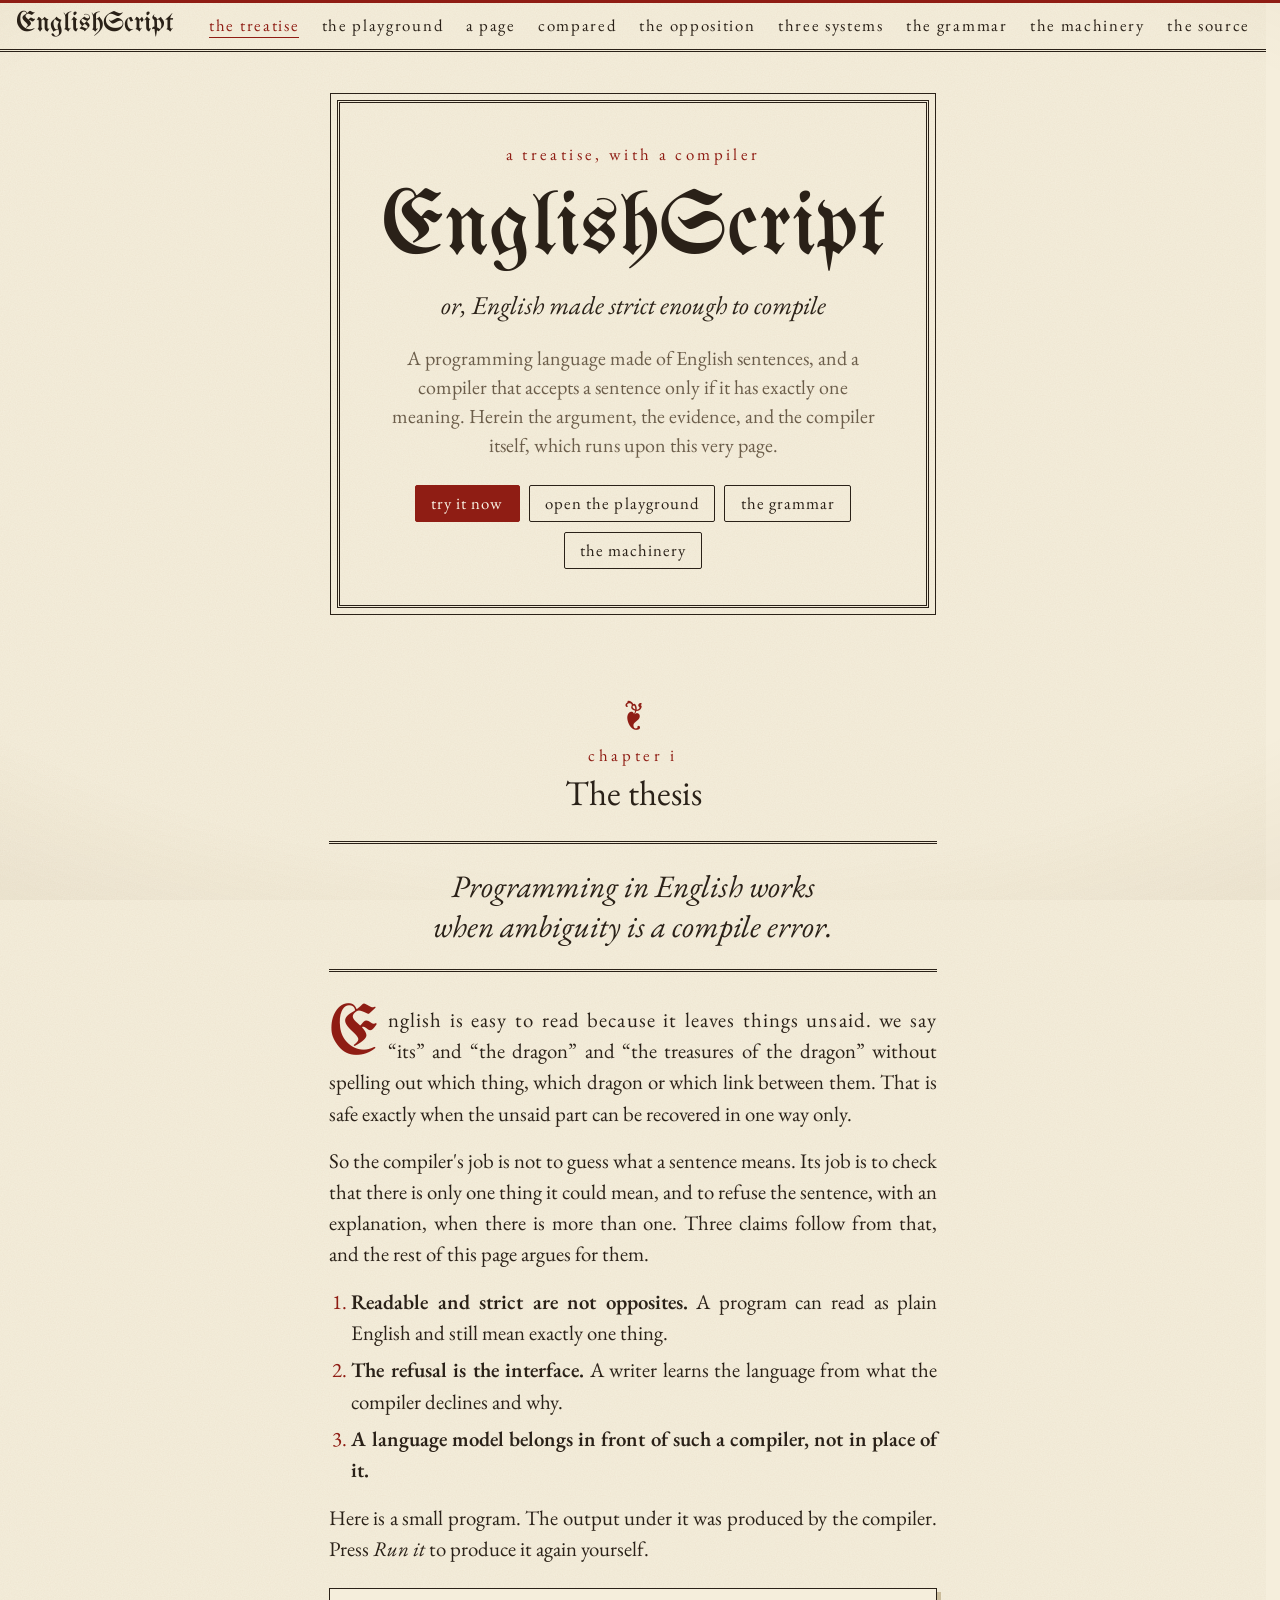
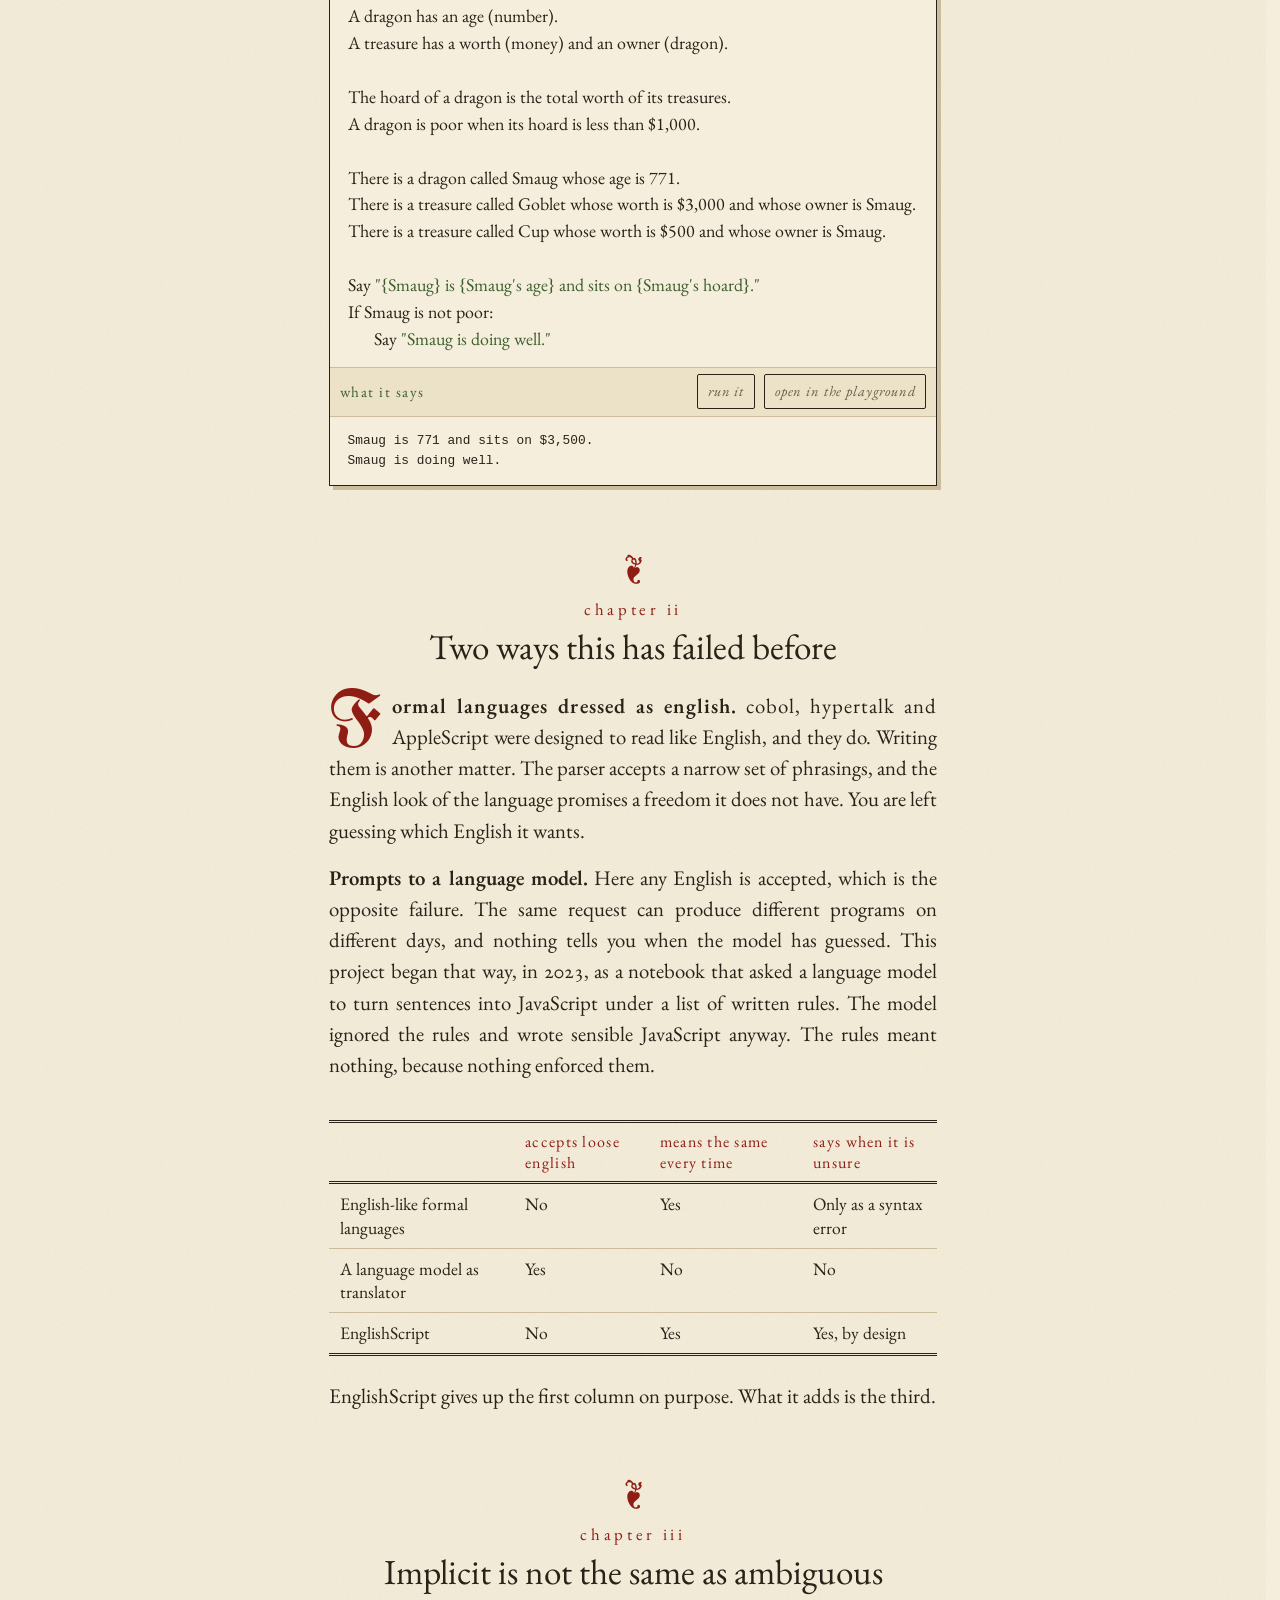
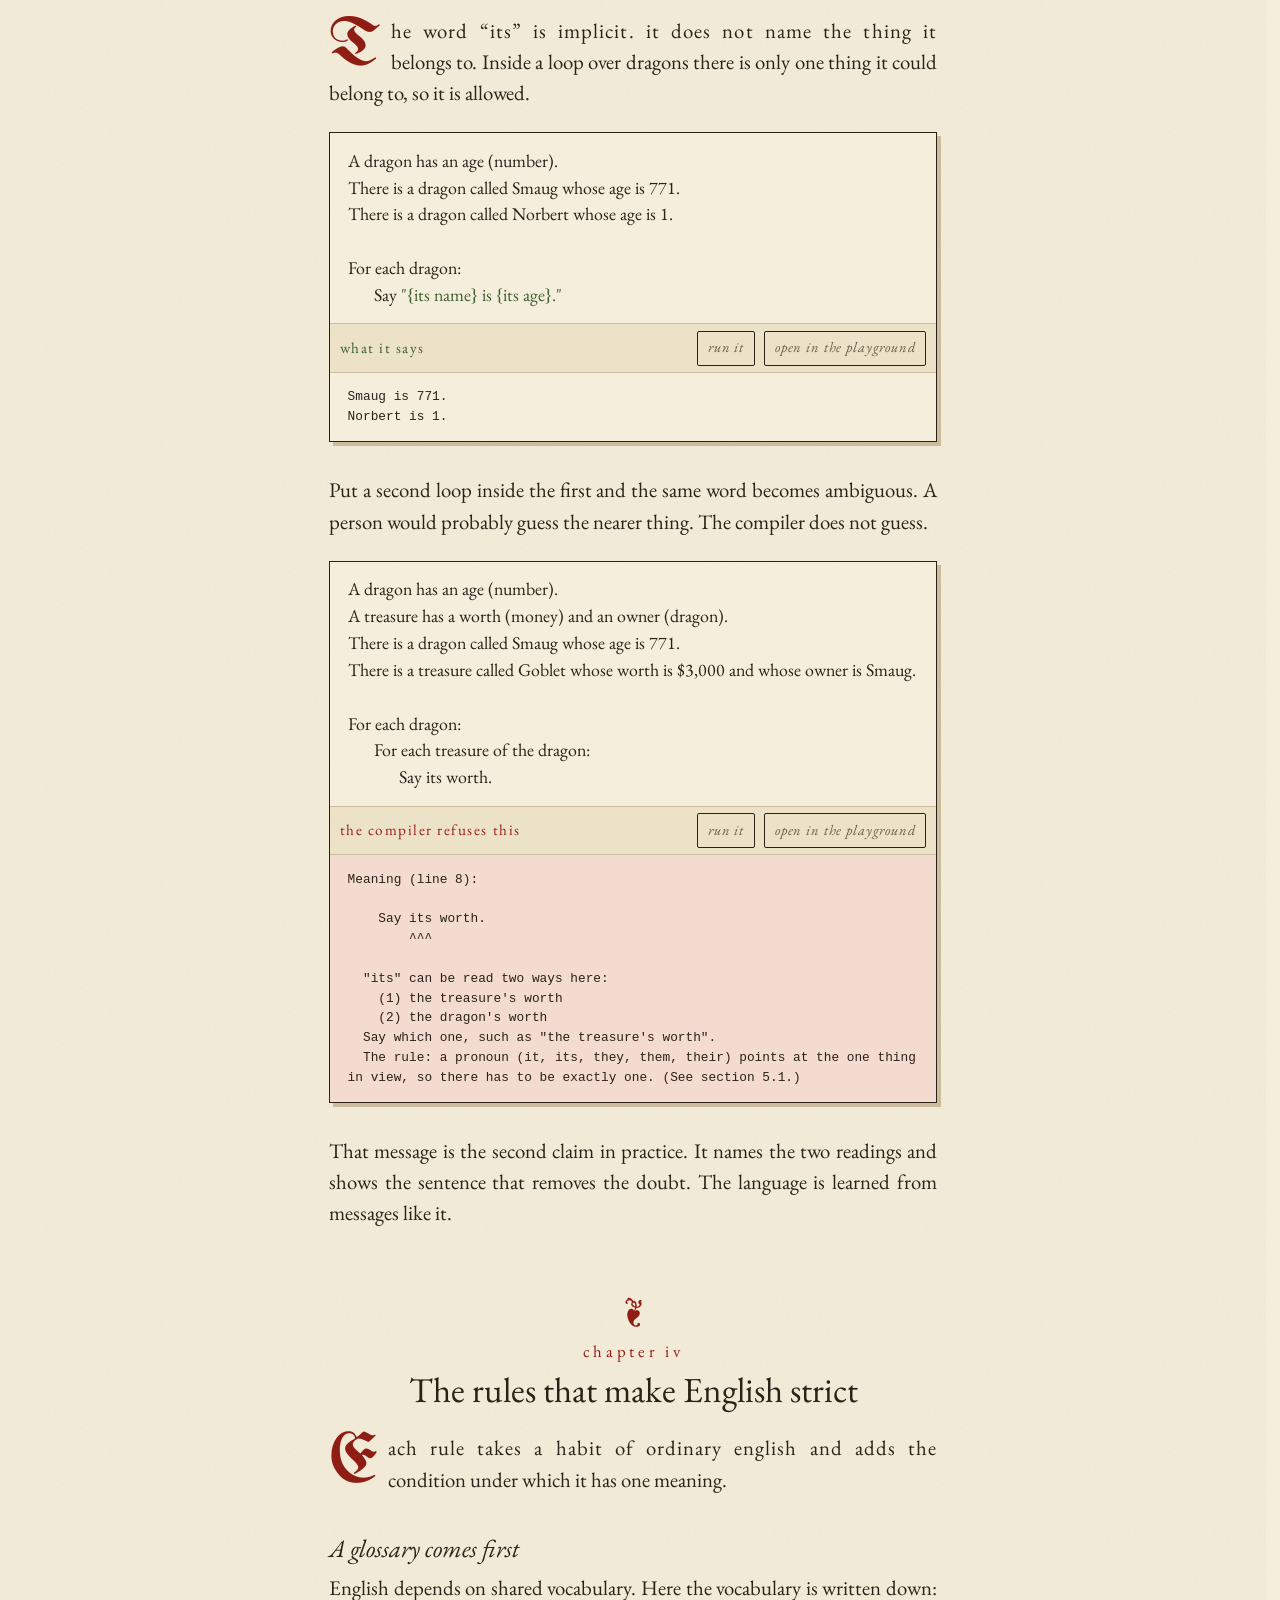
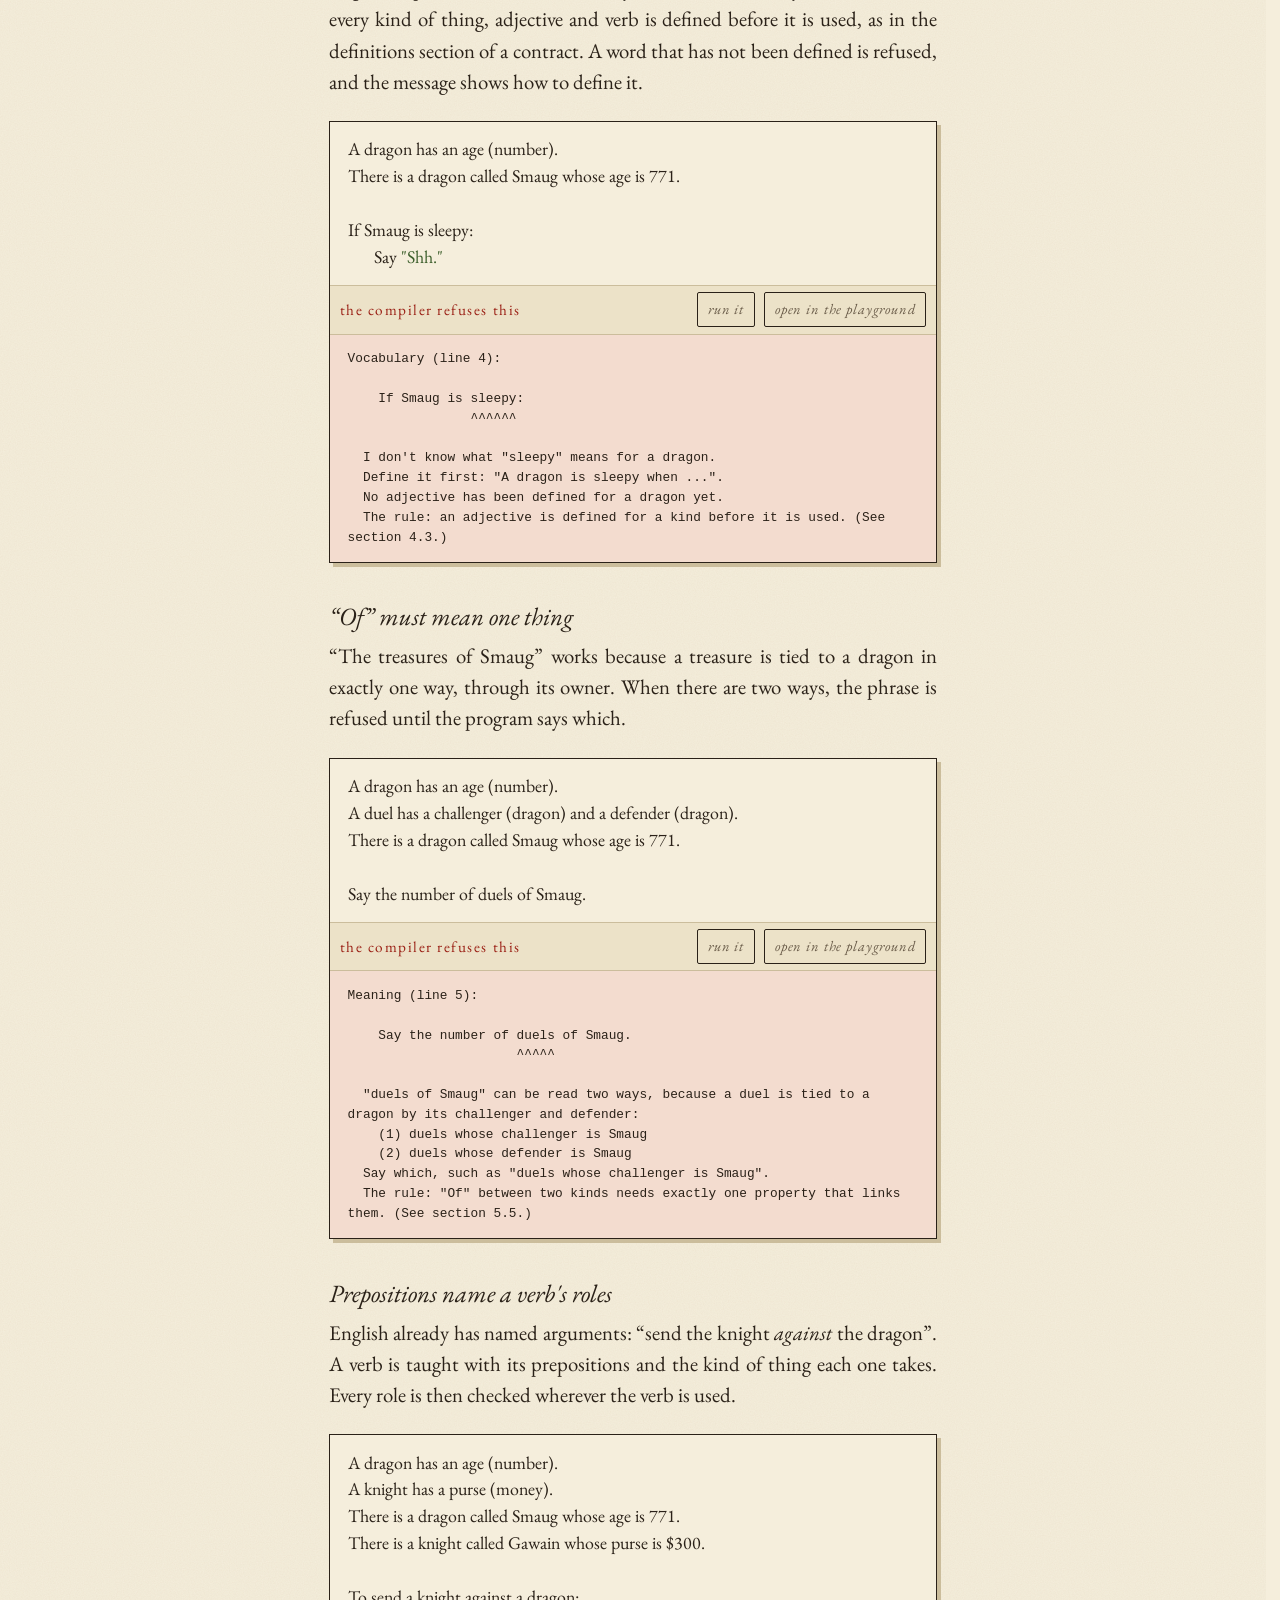
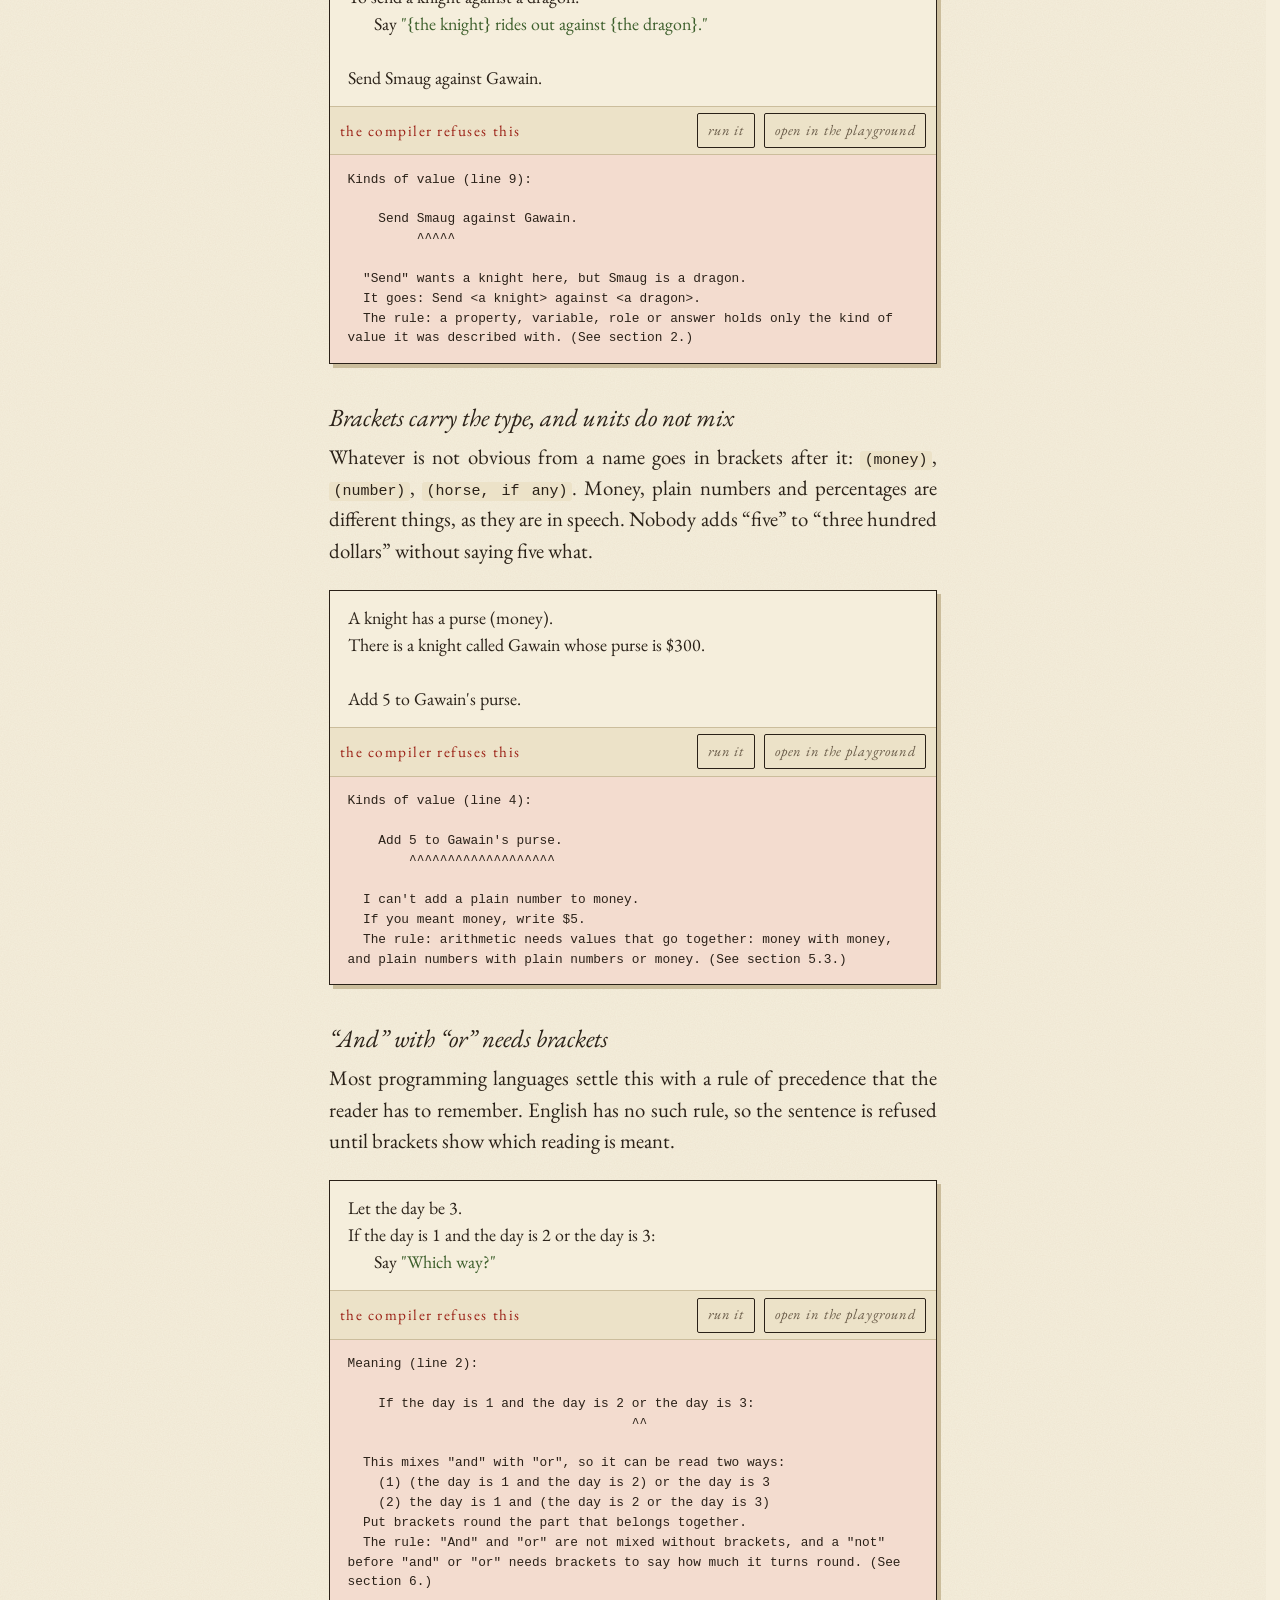
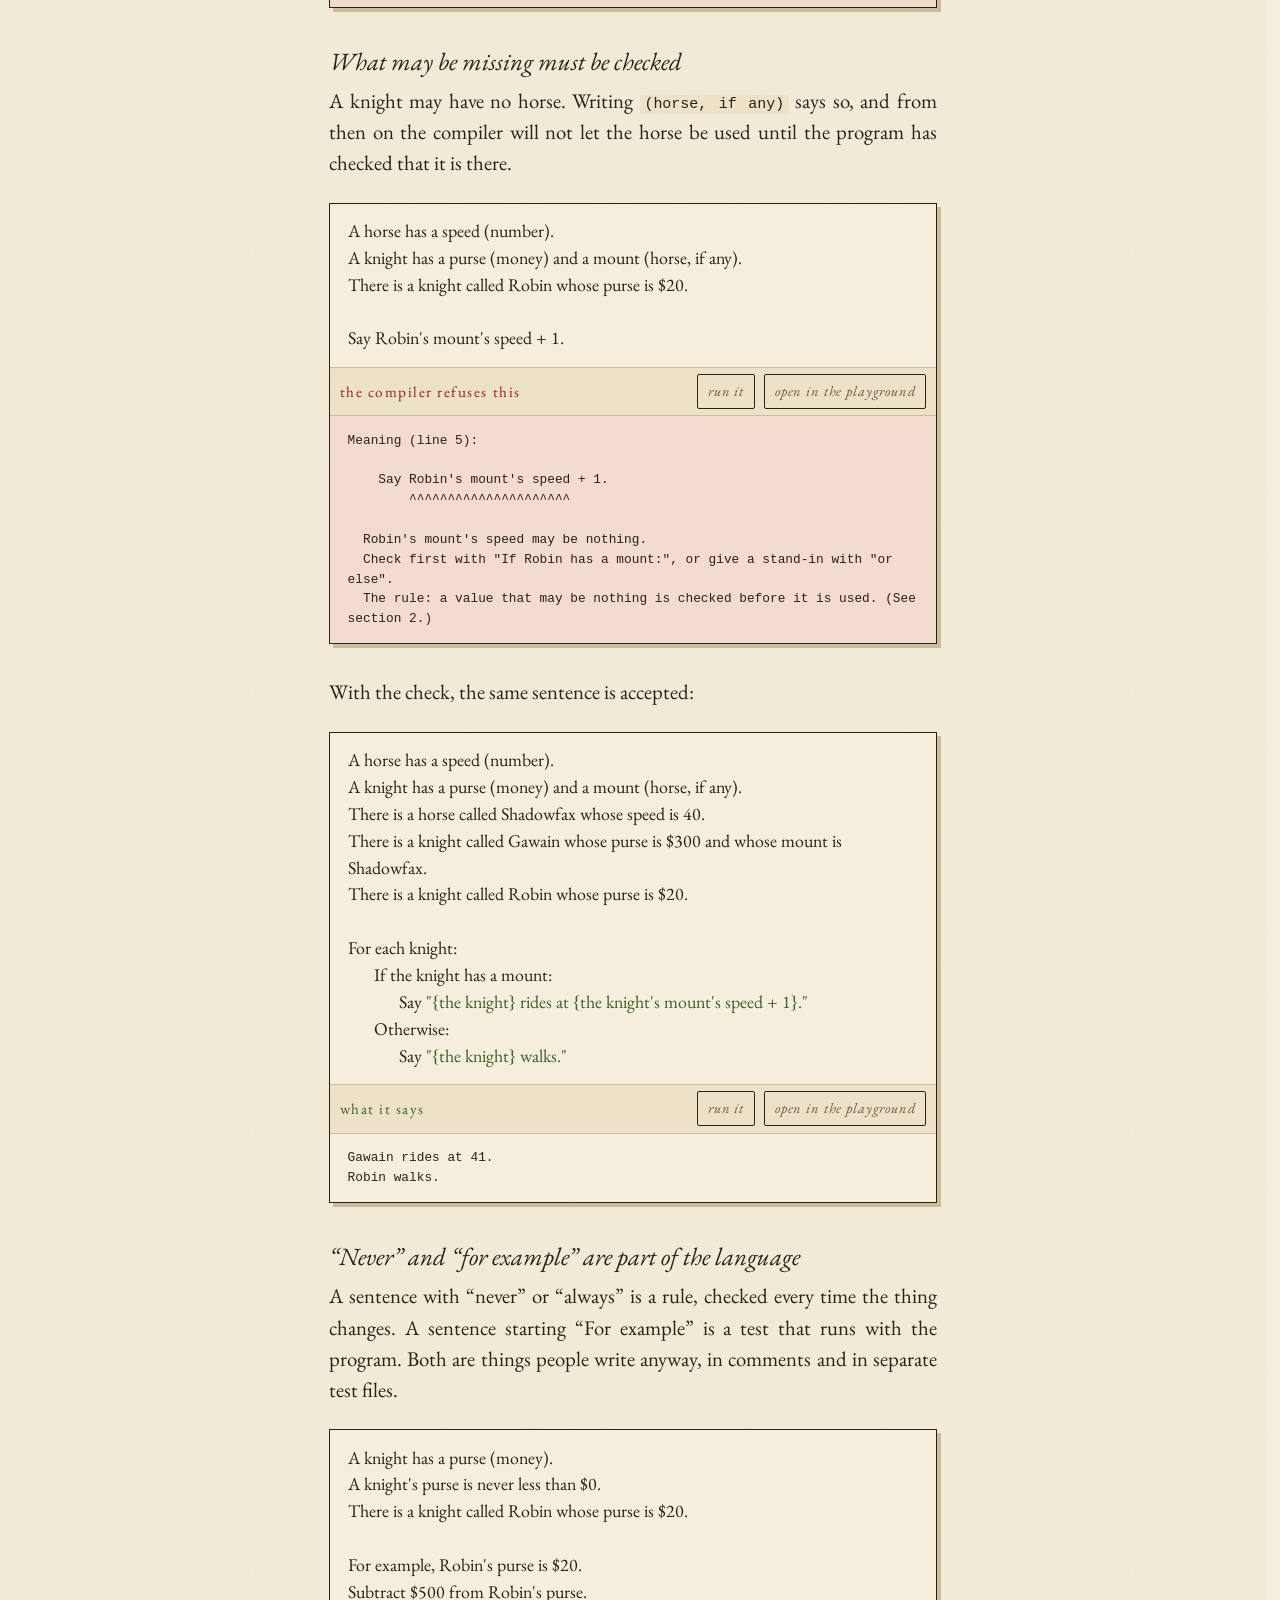
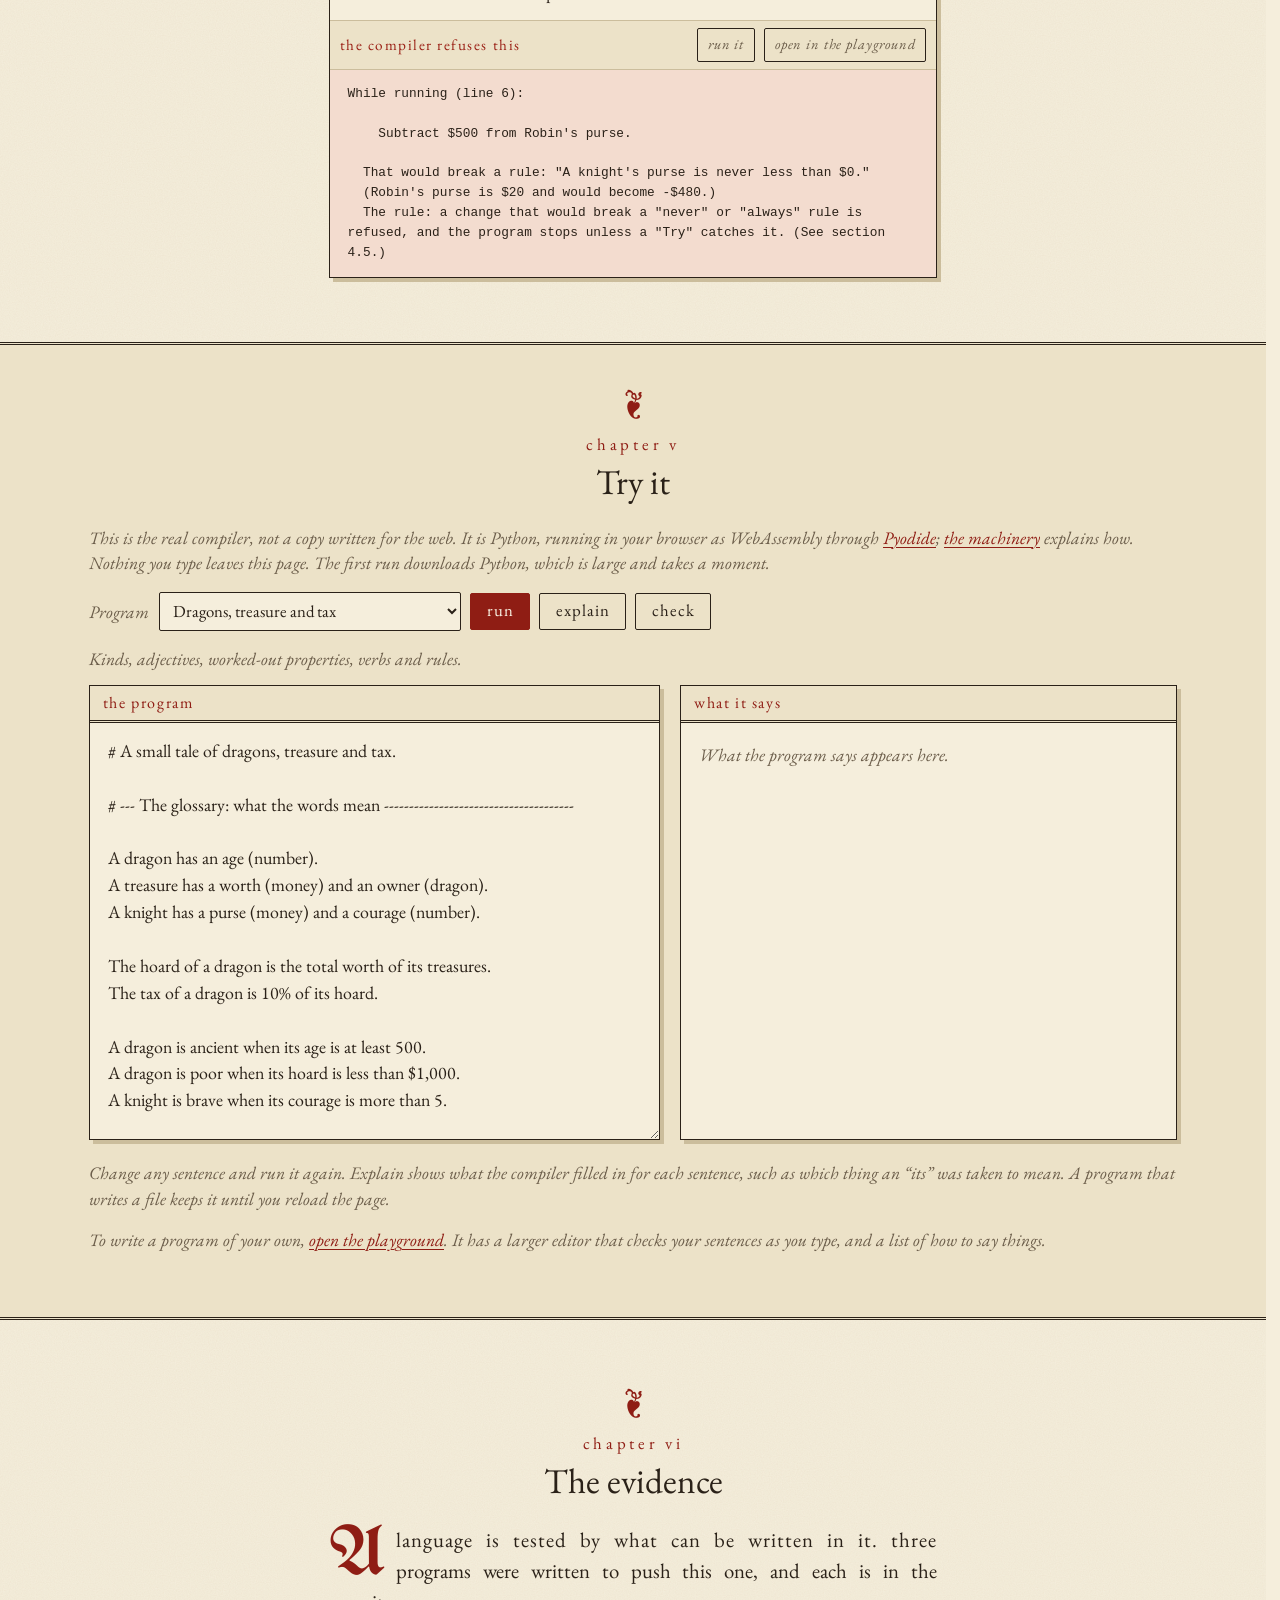
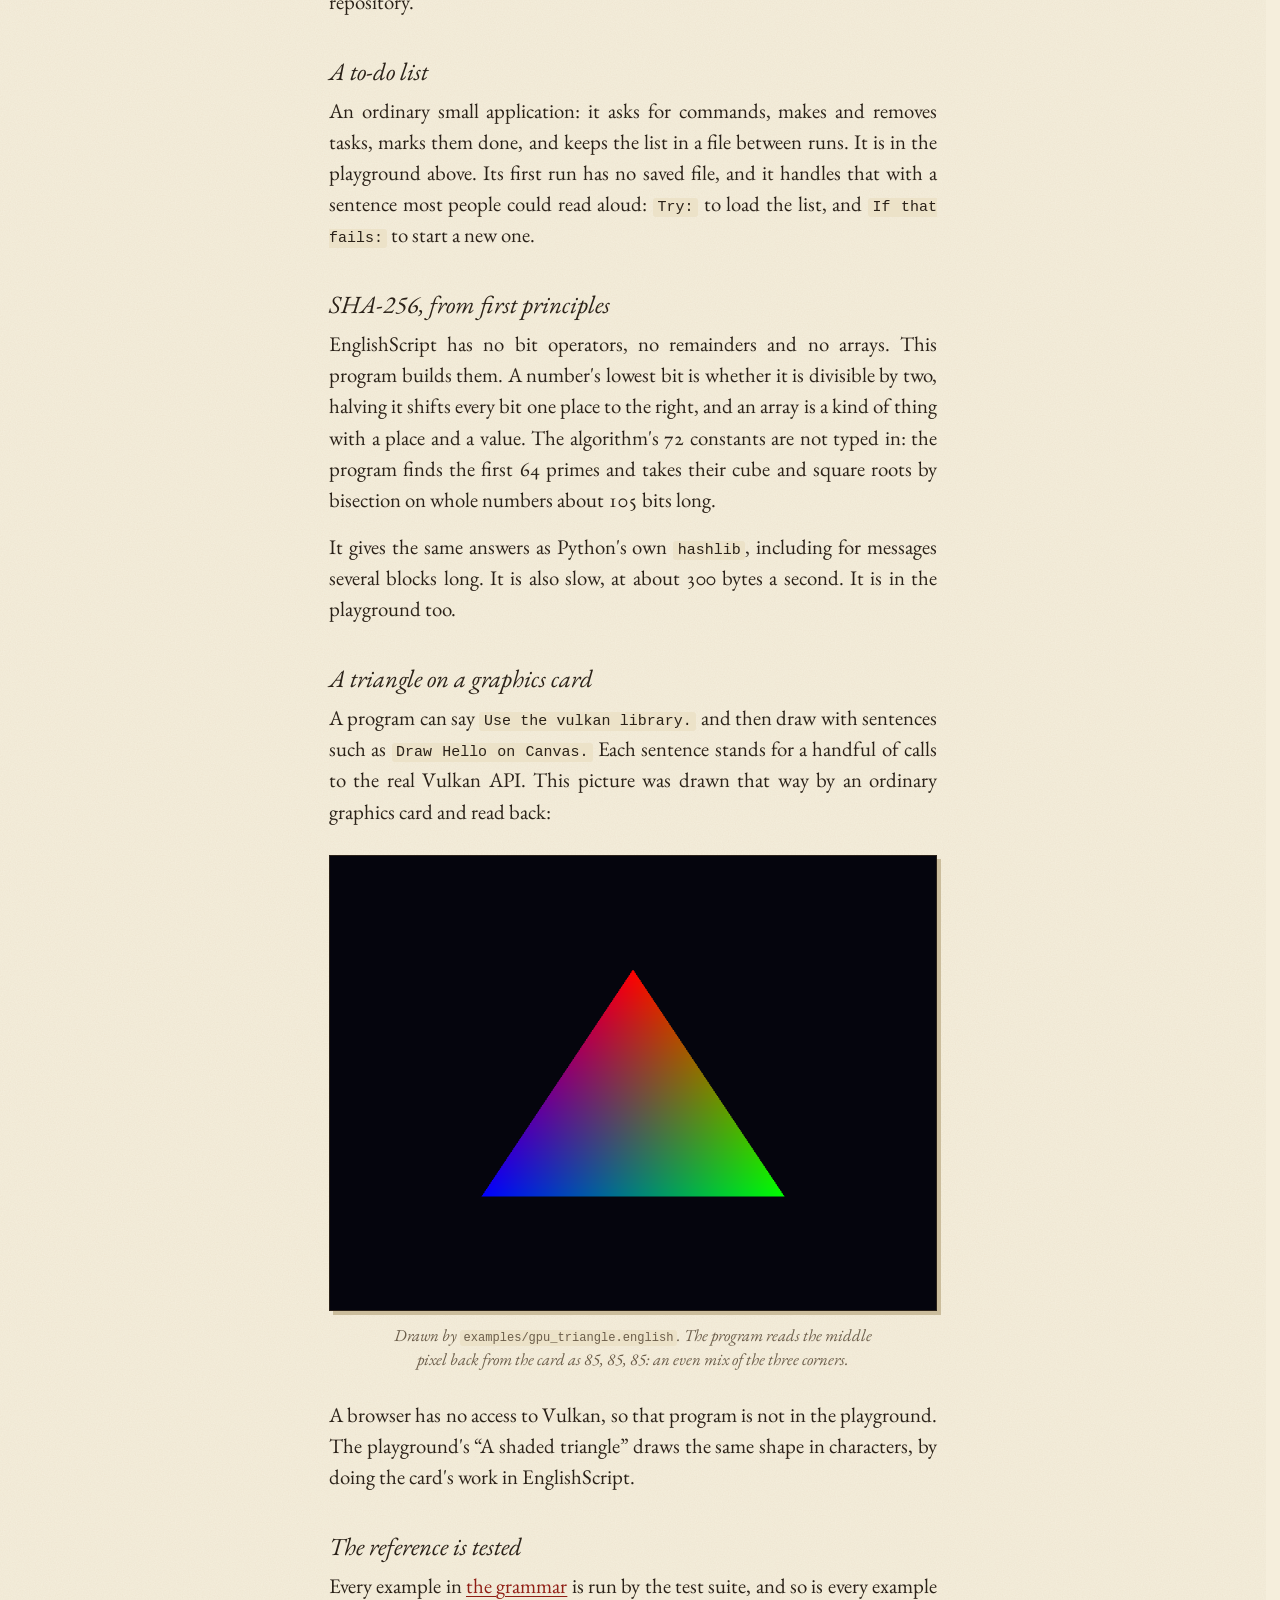
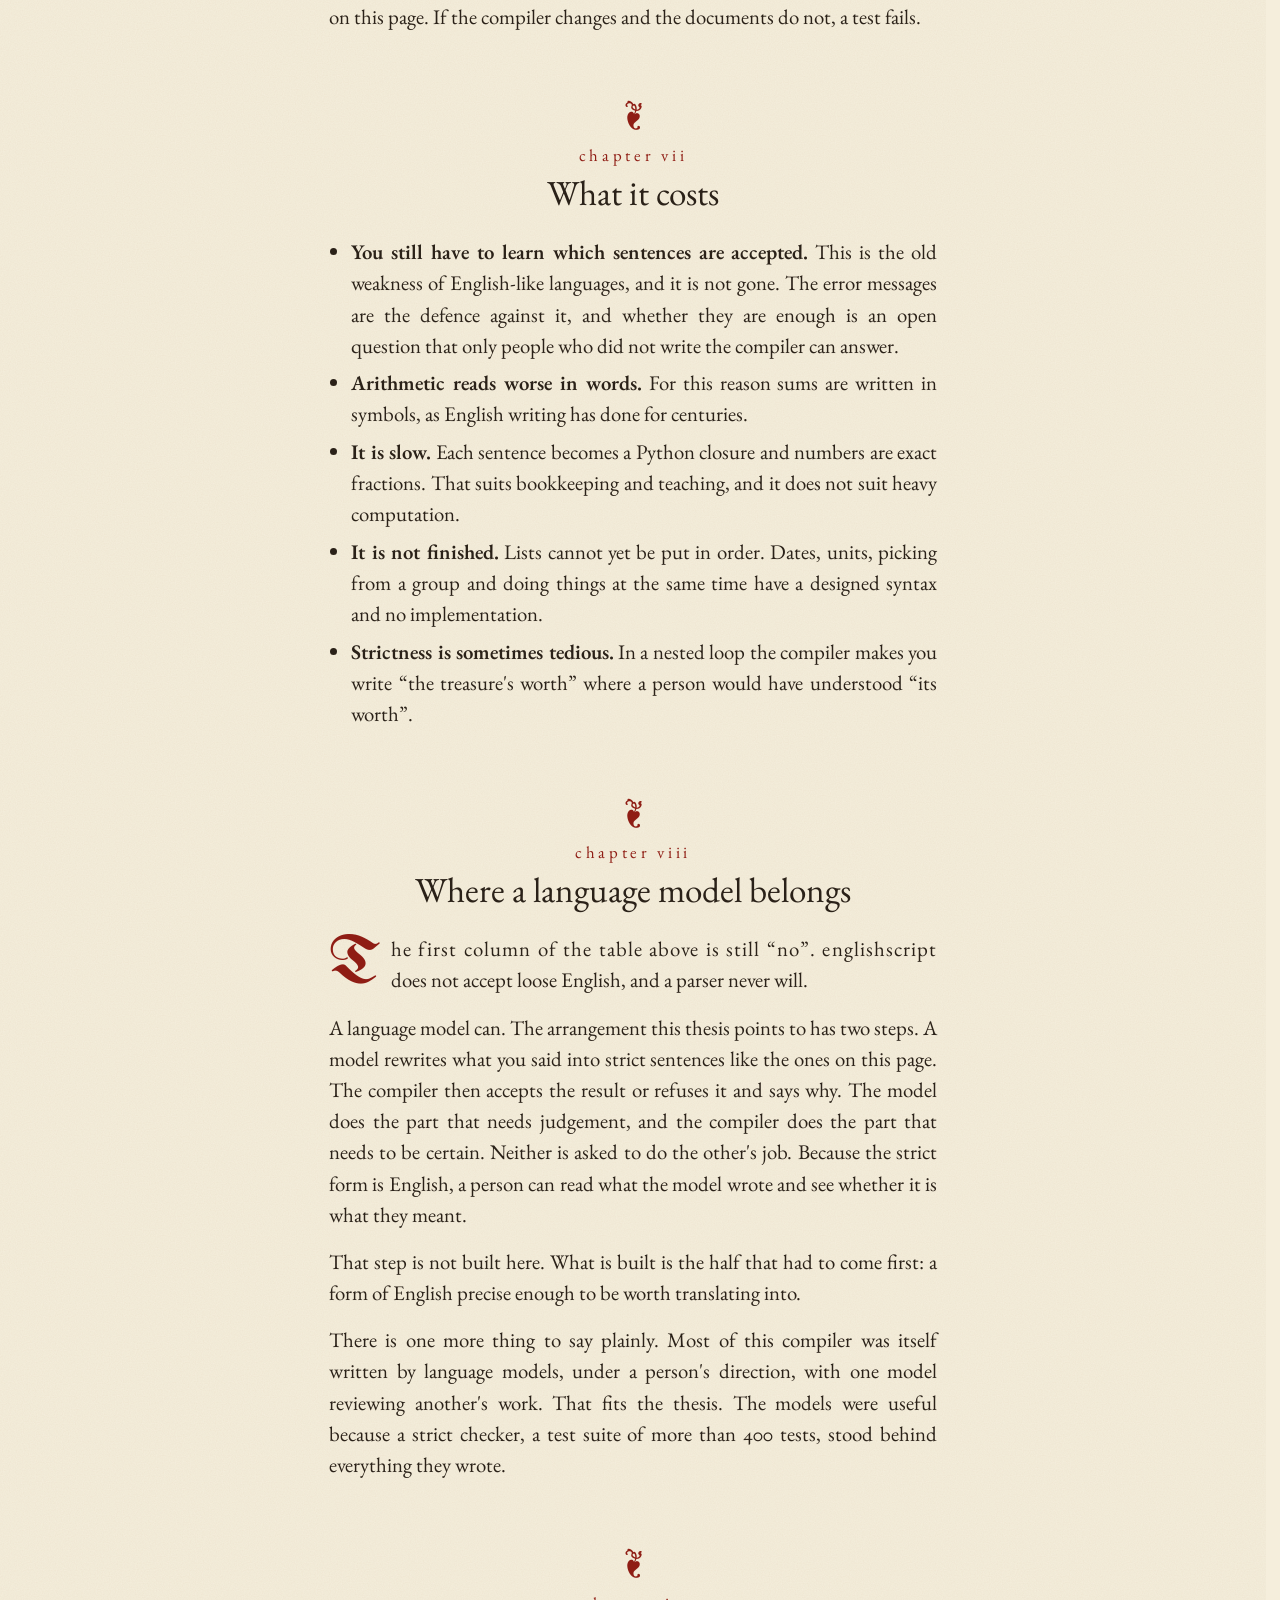
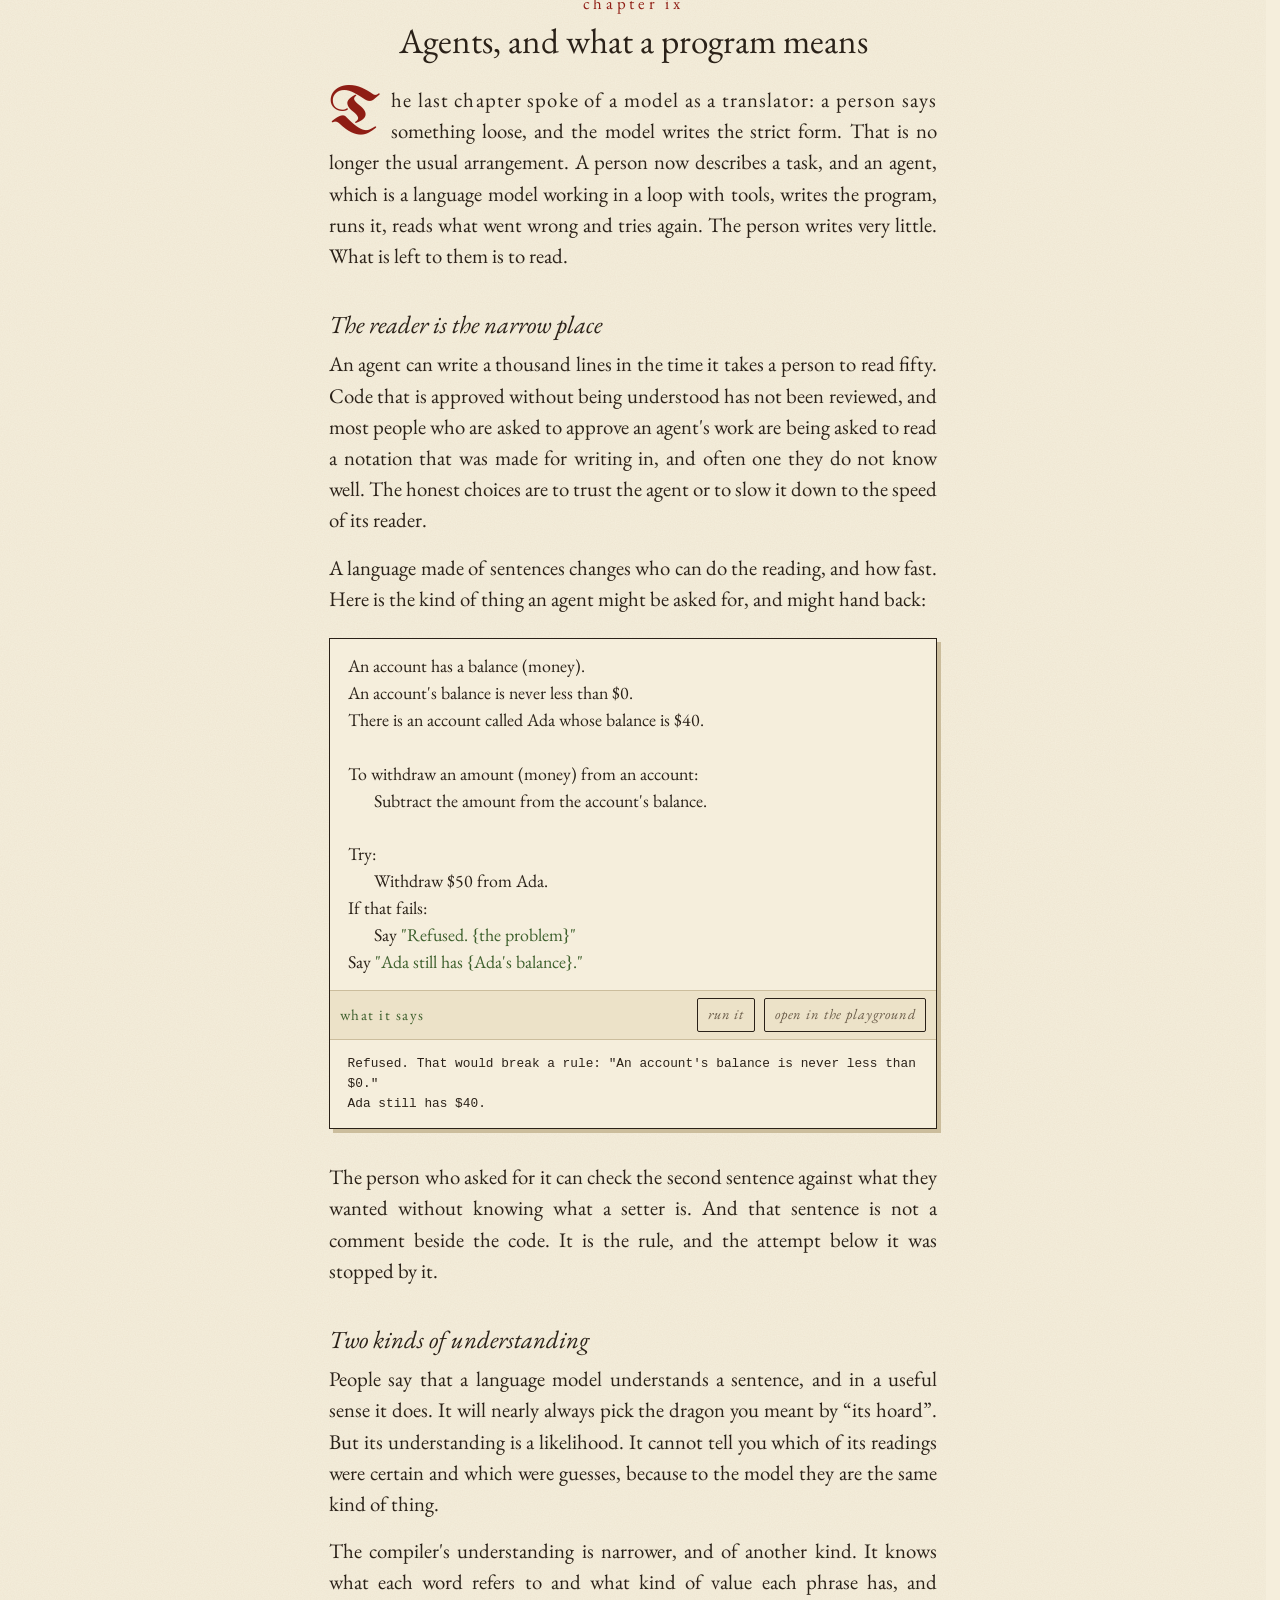
==== commit 878de56b: "Judge in the manner of Jev: grades, grouped questions, one answer each The language (docs/SYNTAX.md " ====
--- a/docs/index.html
+++ b/docs/index.html
@@ -76,6 +76,7 @@
     <a class="page" href="todo.html">A page</a>
     <a class="page" href="compare.html">Compared</a>
     <a class="page" href="opposition.html">The opposition</a>
+    <a class="page" href="systems.html">Three systems</a>
     <a class="page" href="reference.html">The grammar</a>
     <a class="page" href="how.html">The machinery</a>
     <a class="page" href="https://github.com/monstercameron/EnglishScript">The source</a>
@@ -495,6 +496,16 @@
   <li><strong>A judge that is not a model.</strong> The same program means the same thing every time, so what passed yesterday still passes today.</li>
 </ul>
 
+<h3>A program that asks a model</h3>
+
+<p>The other way round is also allowed. A program may hand a question to a model while it runs, as it may hand one to a person with <code>Ask</code>. It does so in two ways, and neither puts a model inside the compiler.</p>
+
+<p>A model that writes is asked with <code>Ask the model "Say in one line what this customer wants." about the letter and let the gist (text) be the reply.</code> Its reply is read by the same strict reader that reads a person's typed answer, so a reply that is not a number where a number was asked for is not quietly taken for one: the model is told what was wrong and asked again, and after that it is a problem the program can catch.</p>
+
+<p>A model that only decides is asked with <code>Judge "Which team should handle this letter?" about the letter and let the pick (team) be the verdict and the sureness (percent) be the likelihood.</code> This is the manner of TypeSafe's Jev, a model that writes nothing and answers closed questions with how likely each answer is. The answer is a choice from a set the program defined and a percentage, and what to do with them is decided in ordinary sentences: act when the judge is sure, ask a person to check when it is not, and hand the letter to a person when it is unlikely to be right. The judgement is the model's; the decision is the program's, and anyone can read it.</p>
+
+<p>The same question about the same thing gets one answer in a run, so a sentence still means one thing. Answers can be recorded and played back, so a program that asks a model can be tested without one. And when nothing is listening, that too is a problem the program can catch: <code>examples/triage.english</code> keeps every letter for a person, and goes on. <a href="systems.html">Three systems</a> shows the whole arrangement, from a single rule to a cascade.</p>
+
 <h3>What has been tried, and what has not</h3>
 
 <p>This repository is a small trial of the idea, in one direction only. Its example programs were written by a model working from <a href="reference.html">the grammar</a>. The first drafts were often refused: a reserved word used in a name, a preposition the language does not have, a variable given the name of one already in view. One program claimed that sorting eight numbers took thirteen swaps. The compiler ran it and answered that it took fourteen. Each was put right from the message alone.</p>
@@ -506,6 +517,7 @@
 <ul>
   <li><a href="playground.html">The playground</a>, to write a program of your own.</li>
   <li><a href="todo.html">A page</a>: a to-do list for the web, written in these sentences, with every element of the page a thing in the program.</li>
+  <li><a href="systems.html">Three systems</a>: how a program divides its work between its own exact sentences, a model that judges and a model that writes, from a single rule to a cascade through all three.</li>
   <li><a href="opposition.html">The opposition</a>: the English-like languages since 1955, and the new languages that ask a model, set beside this one.</li>
   <li><a href="compare.html">Compared</a>: the same programs in JavaScript and in Java, and where the three part company.</li>
   <li><a href="reference.html">The grammar</a>: every sentence the compiler accepts, and the parts that are designed but not built.</li>
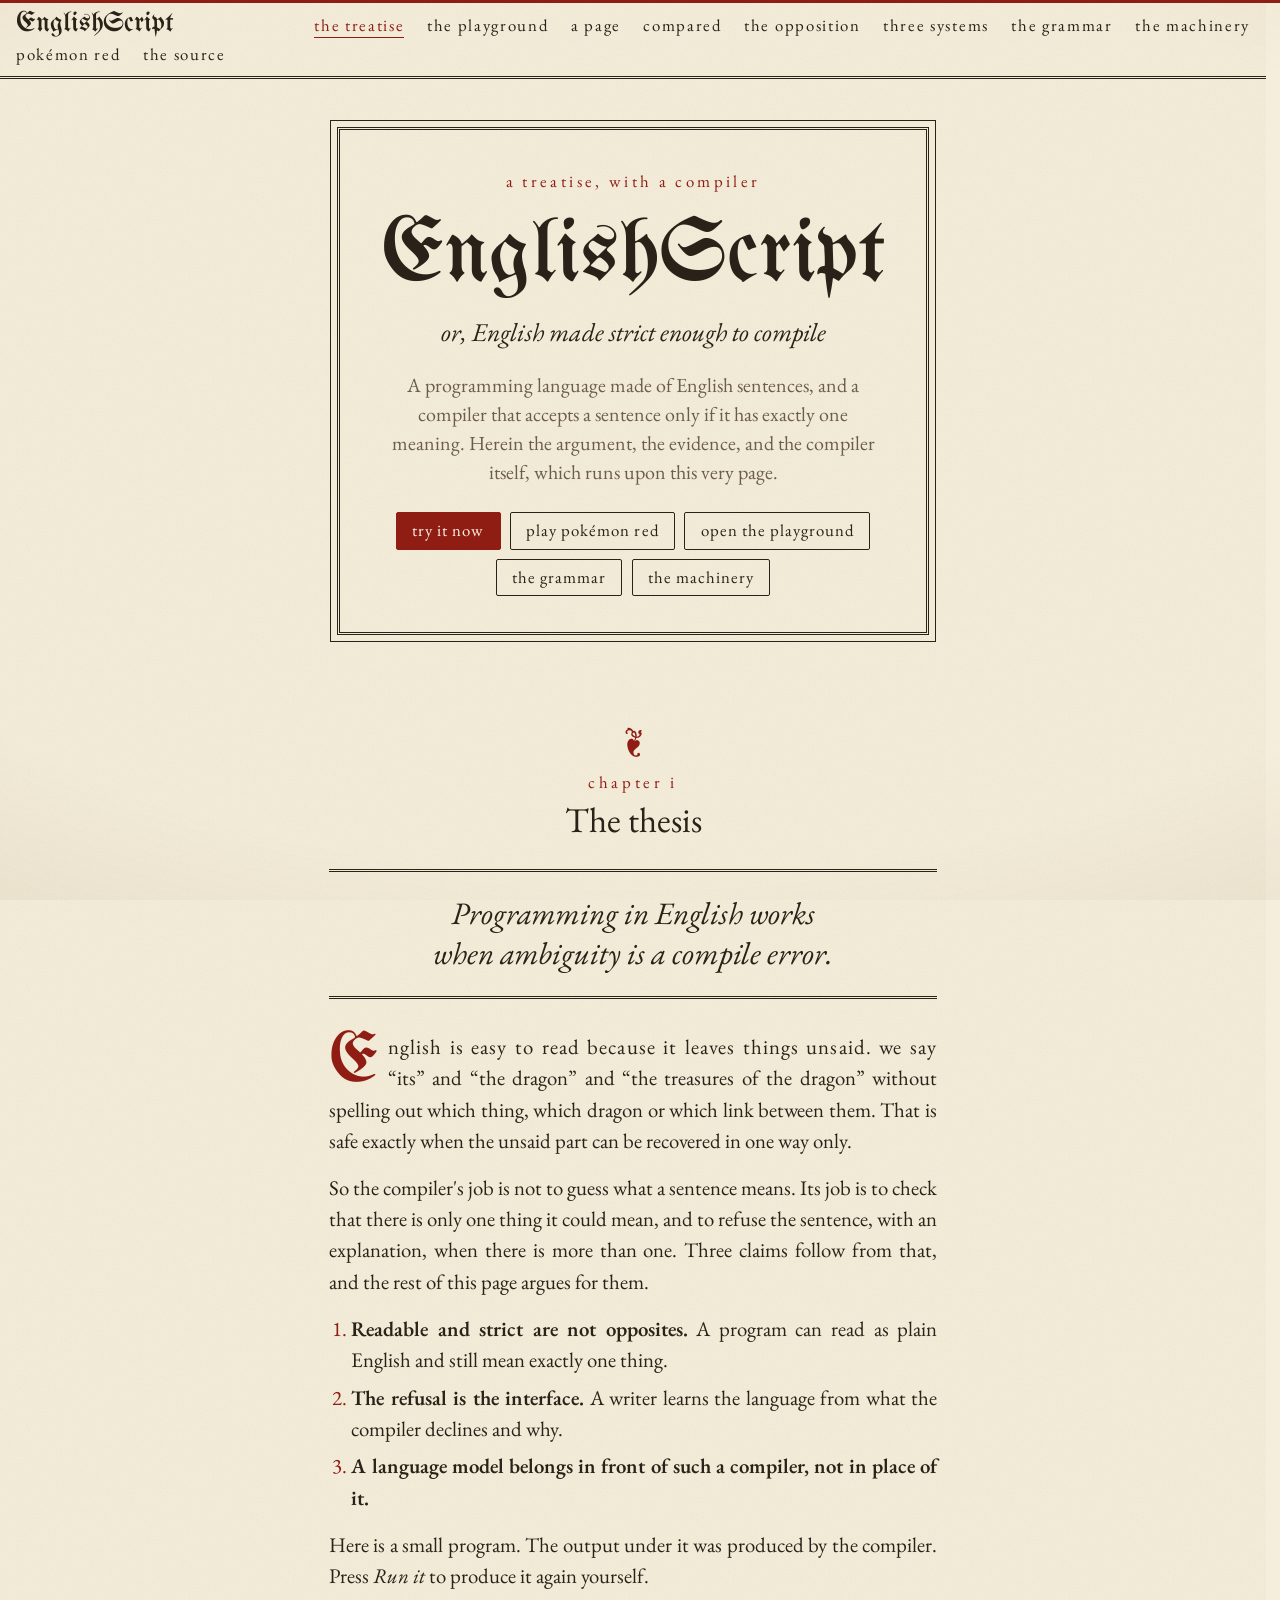
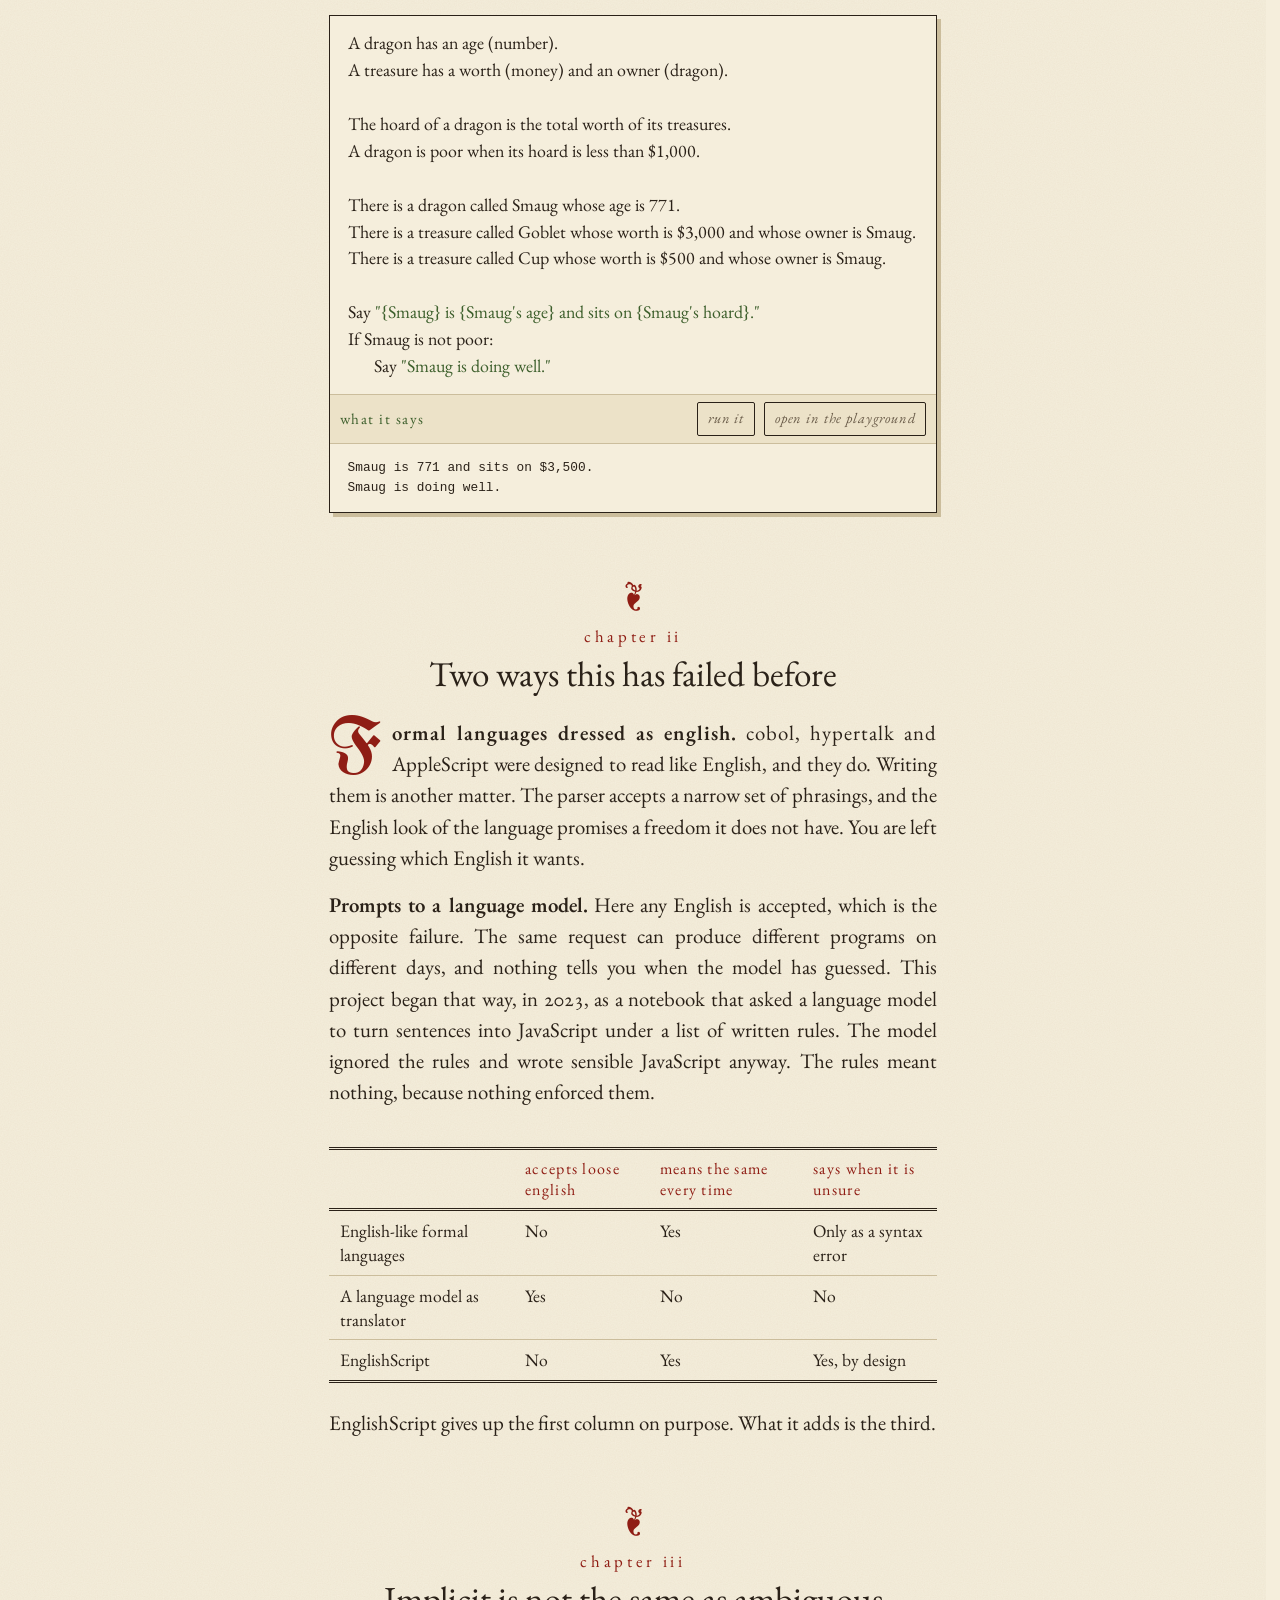
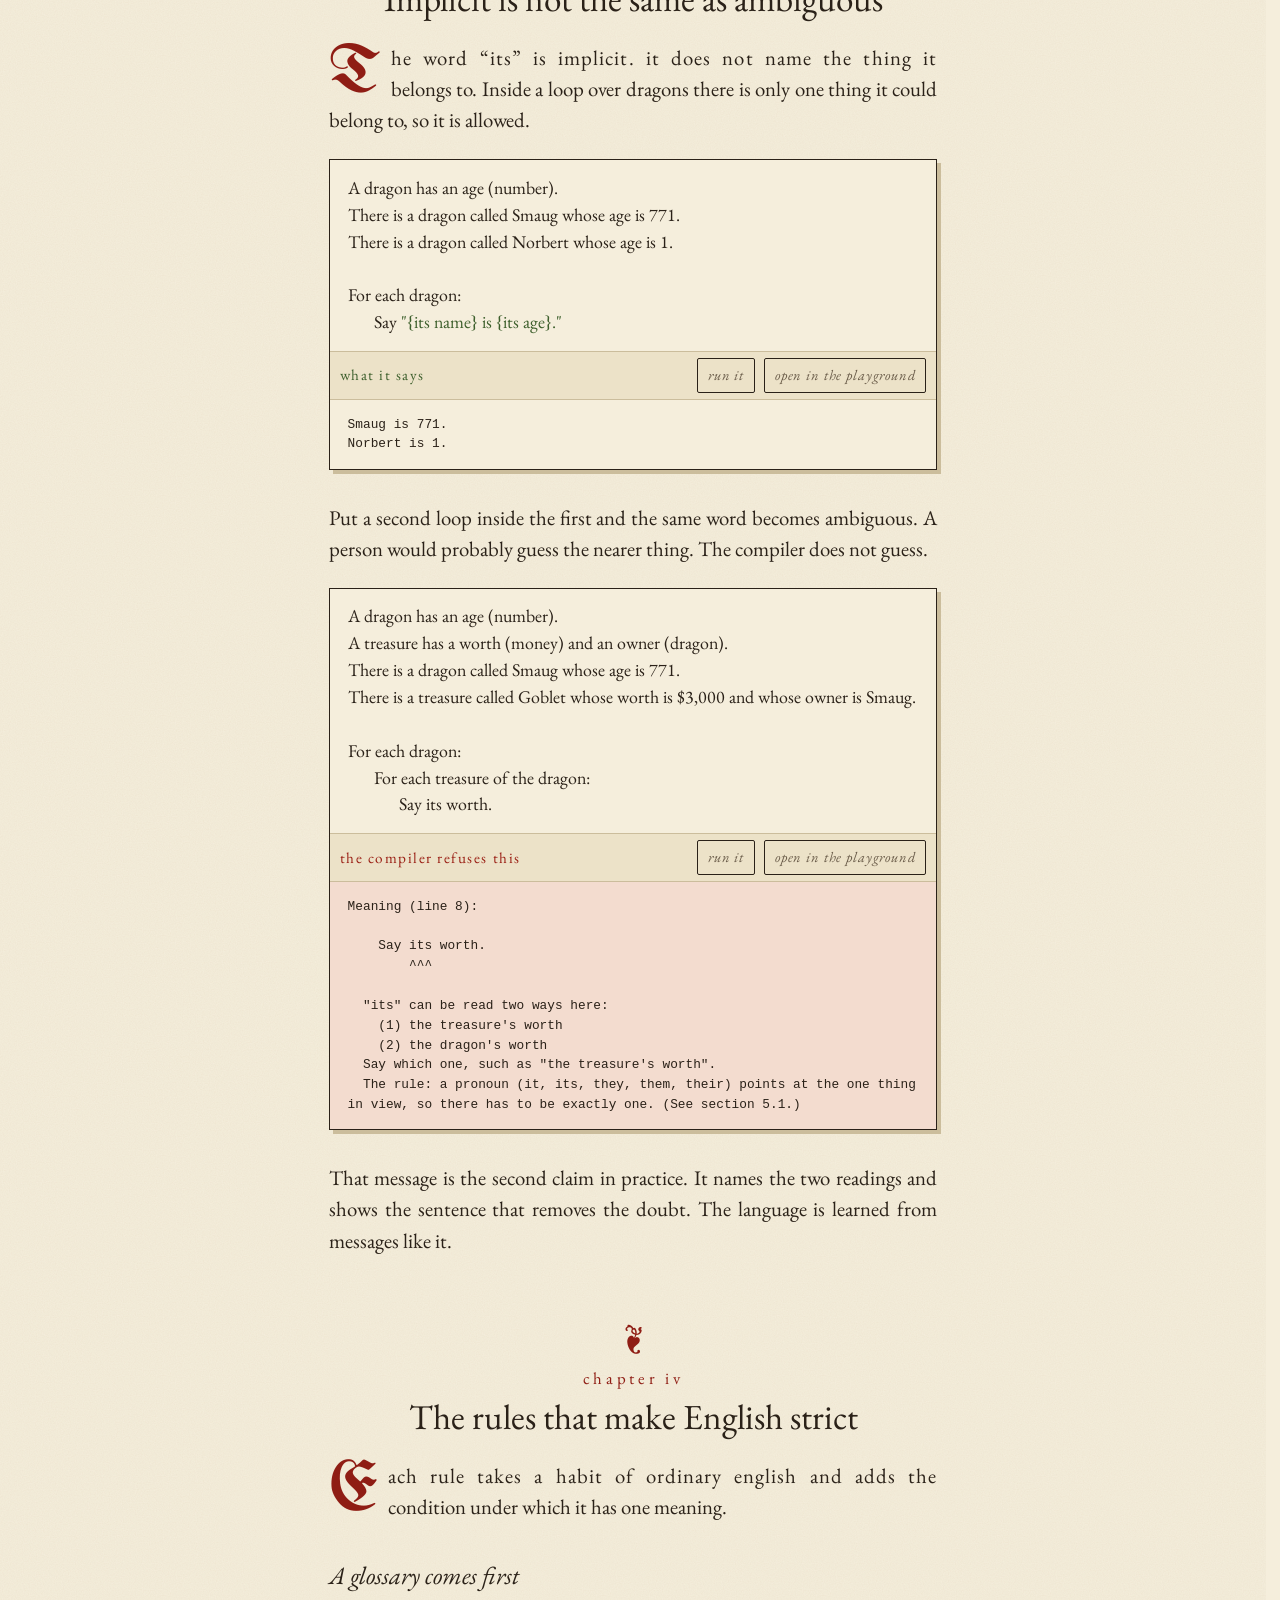
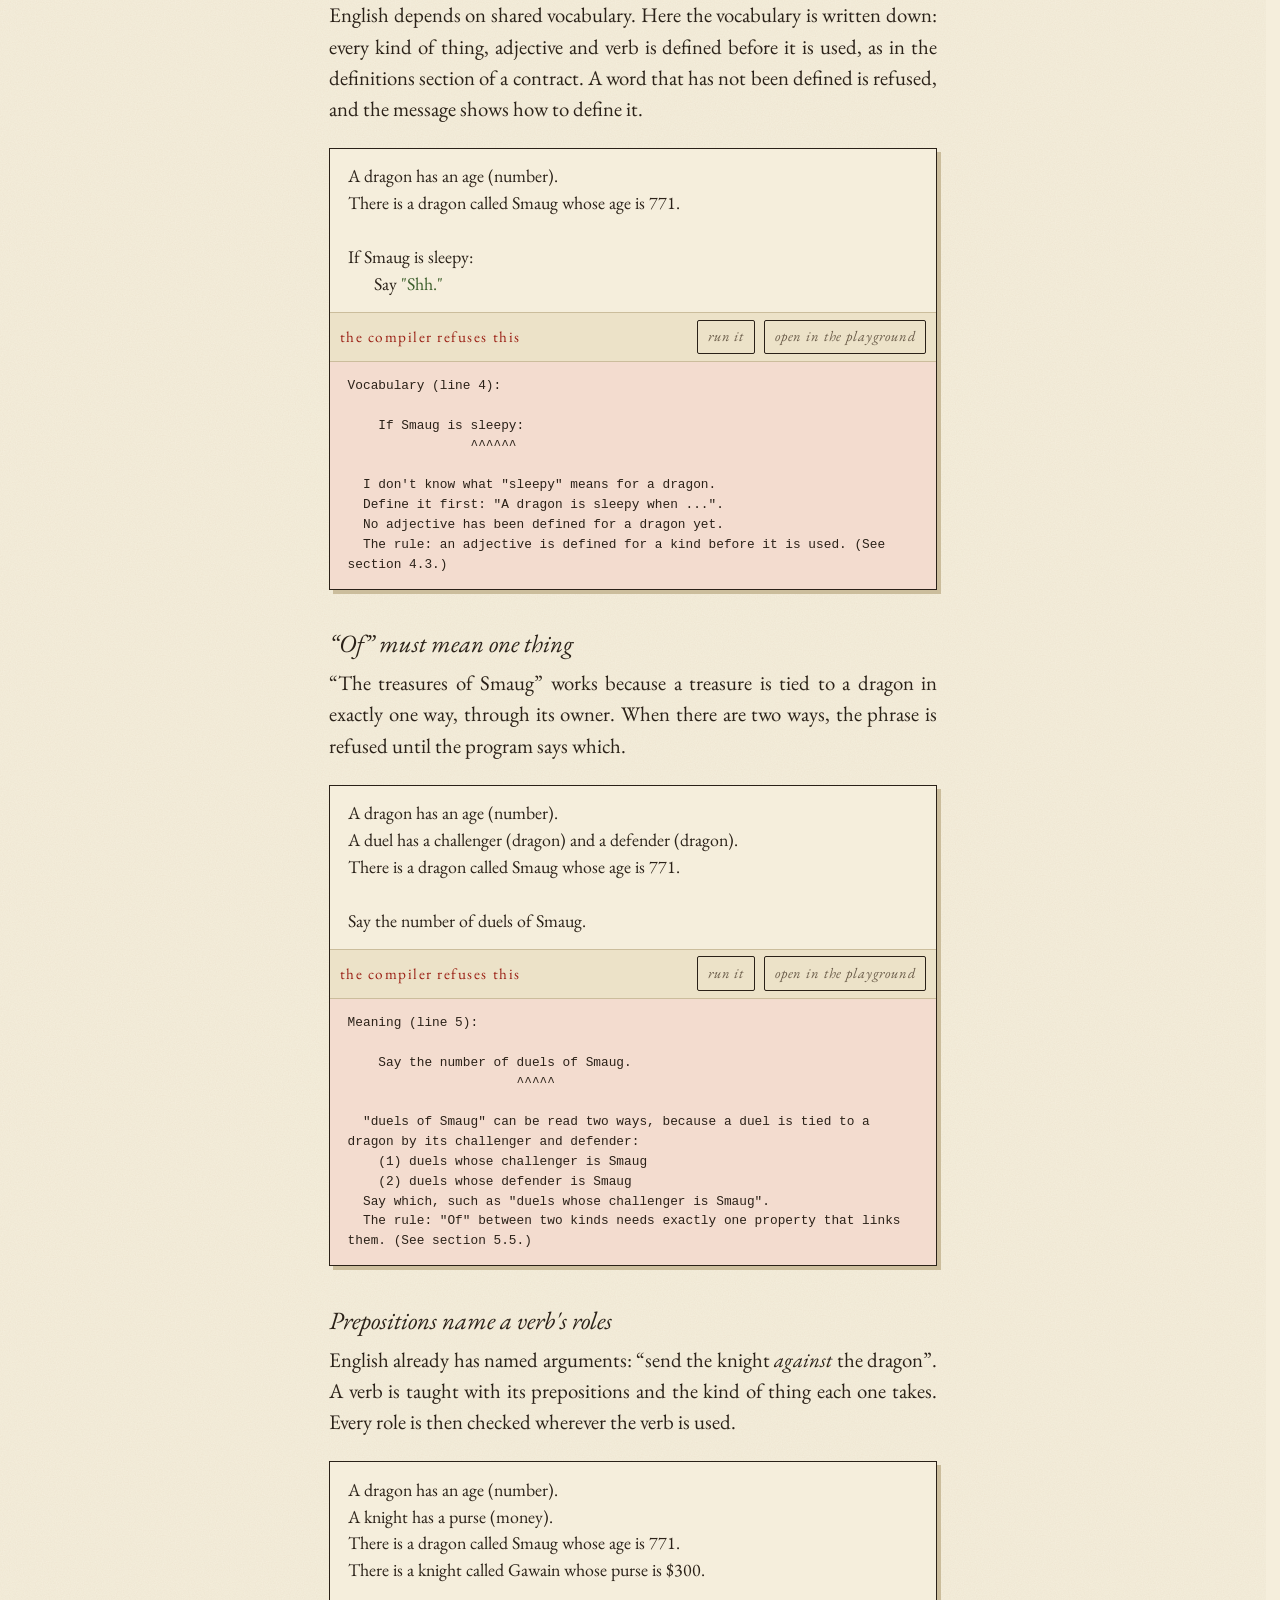
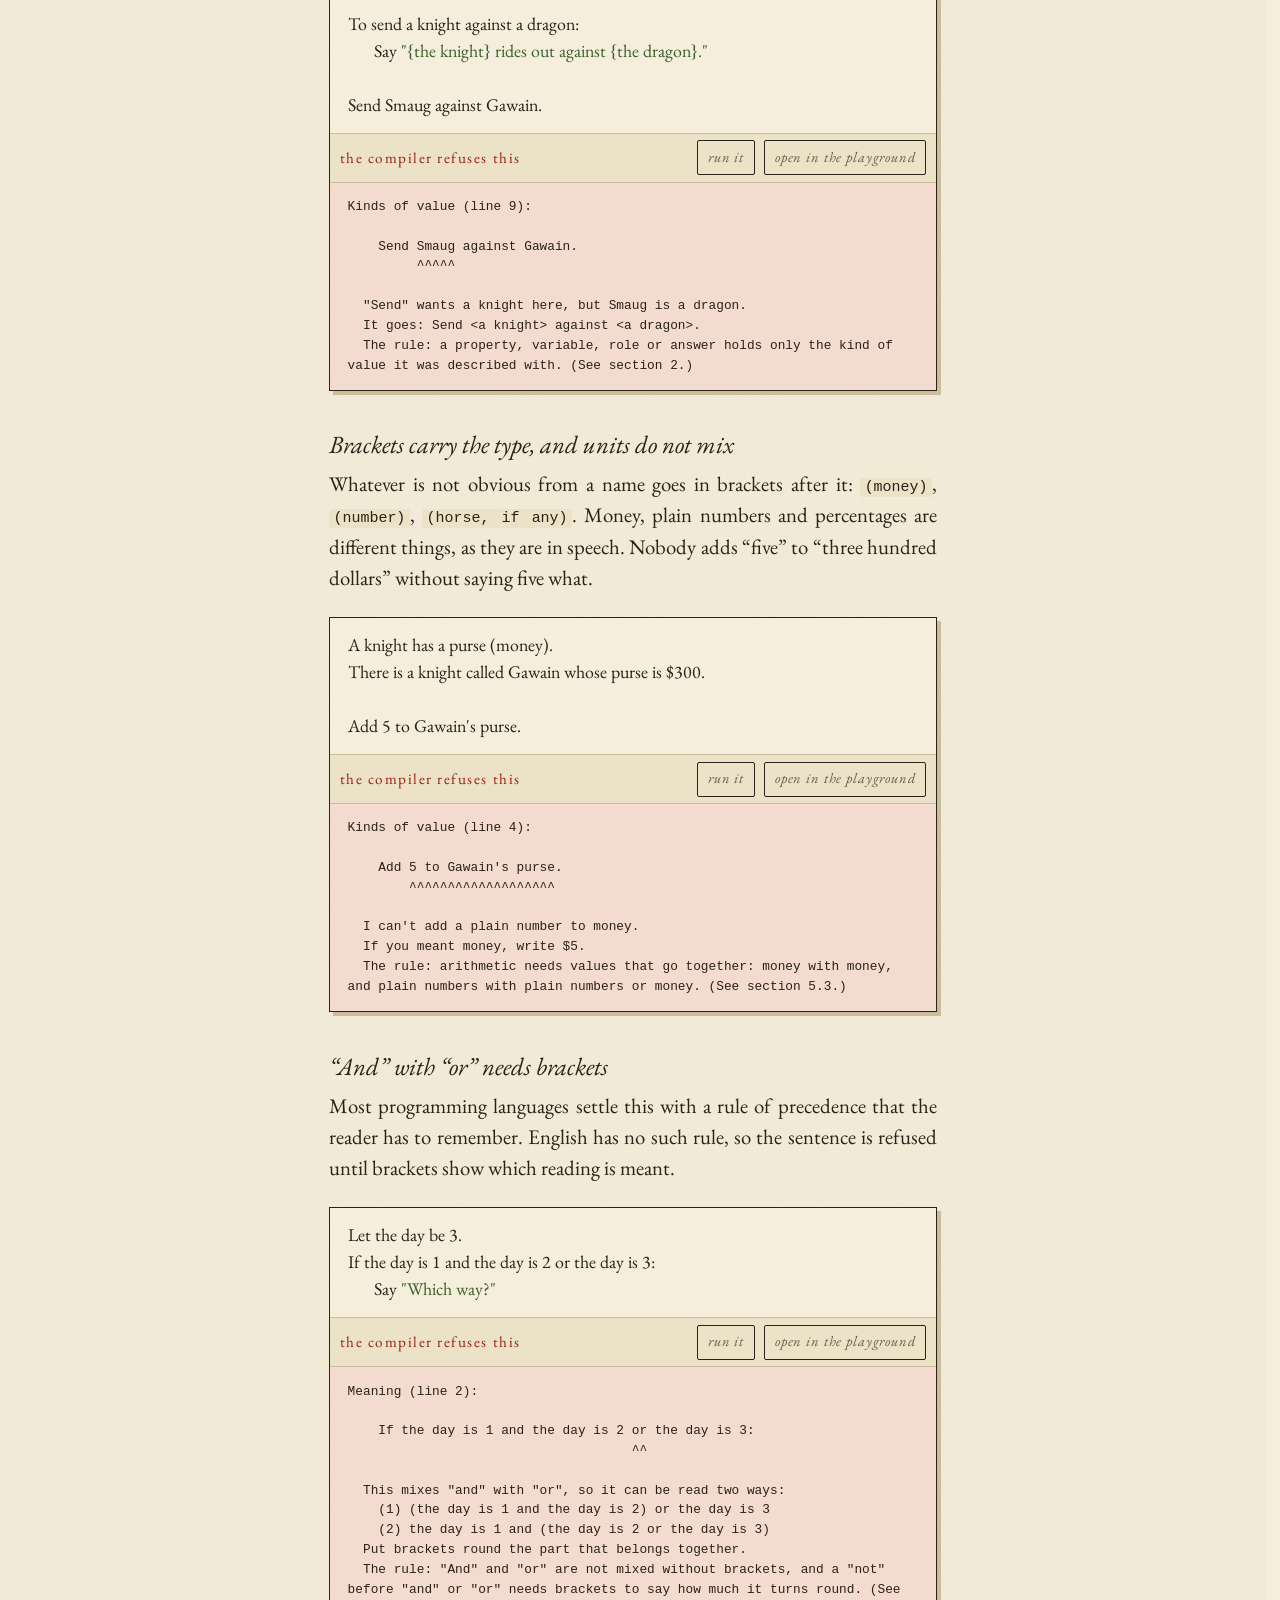
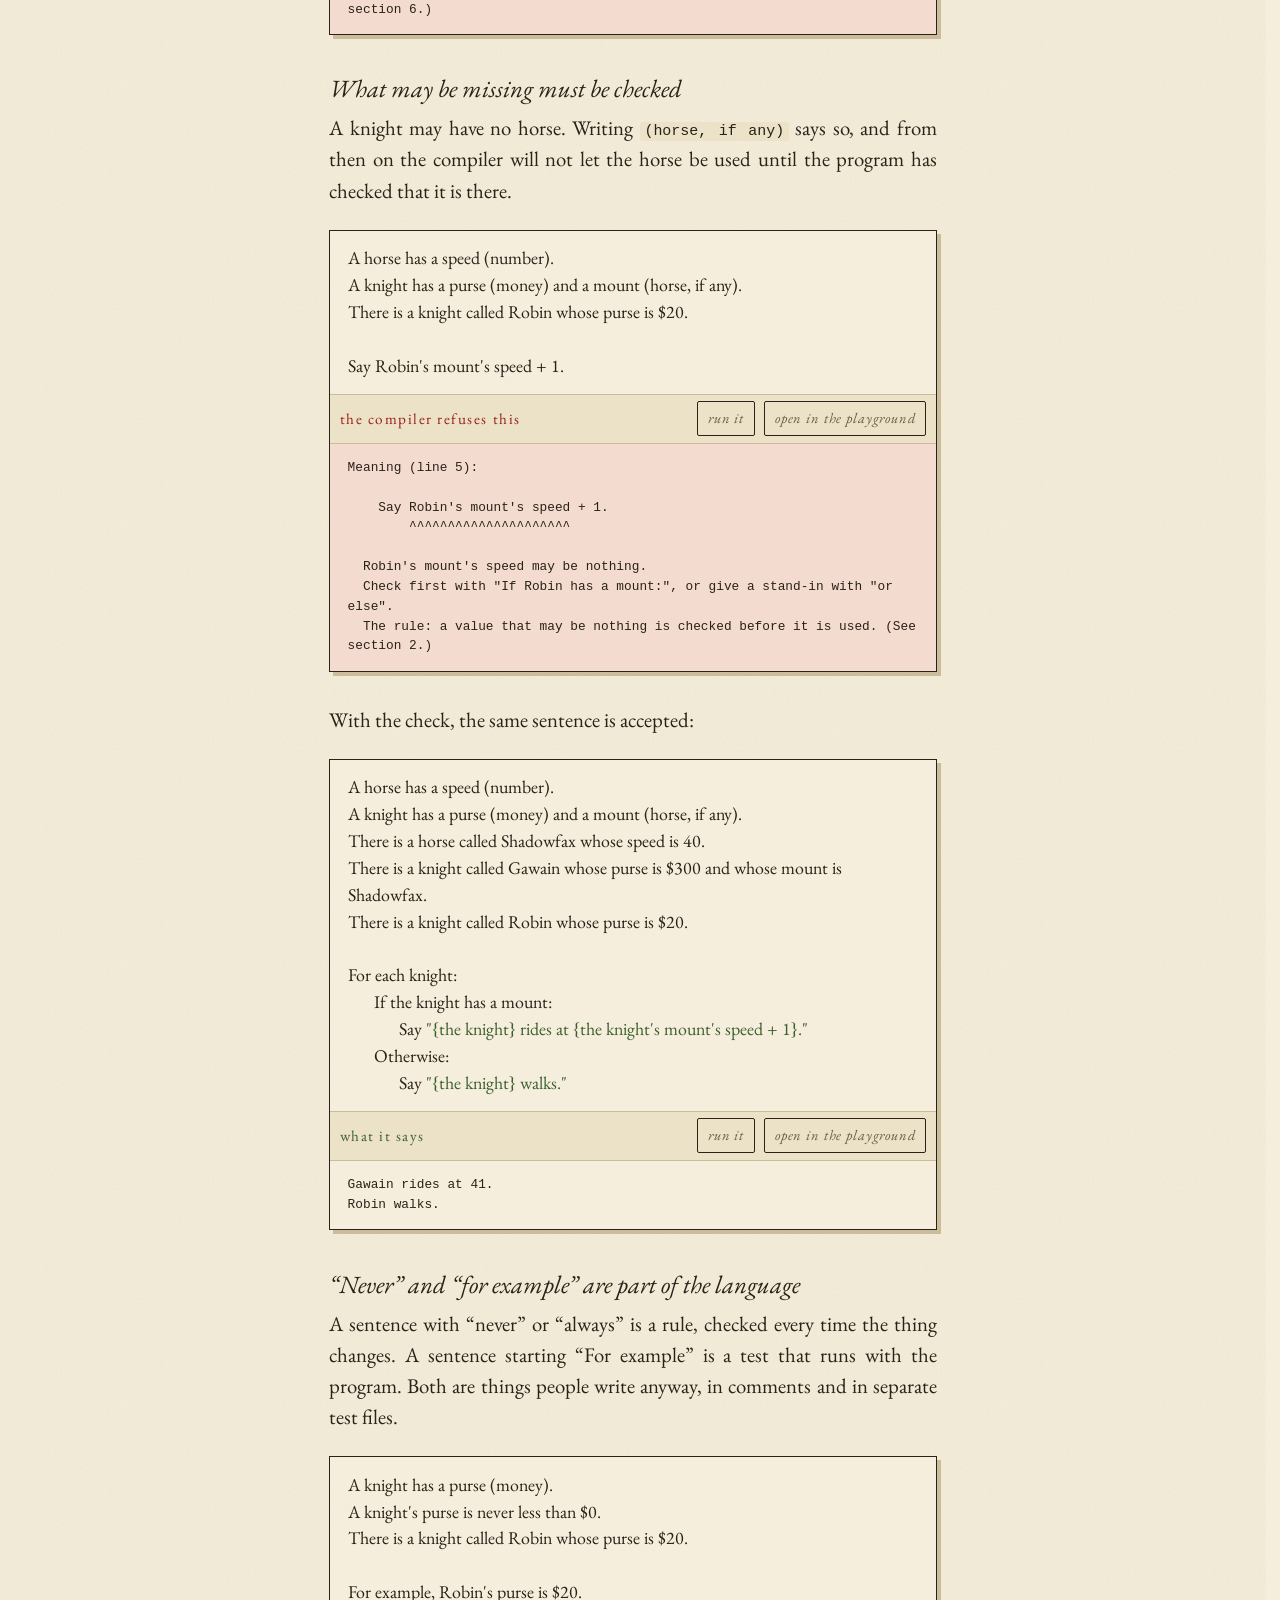
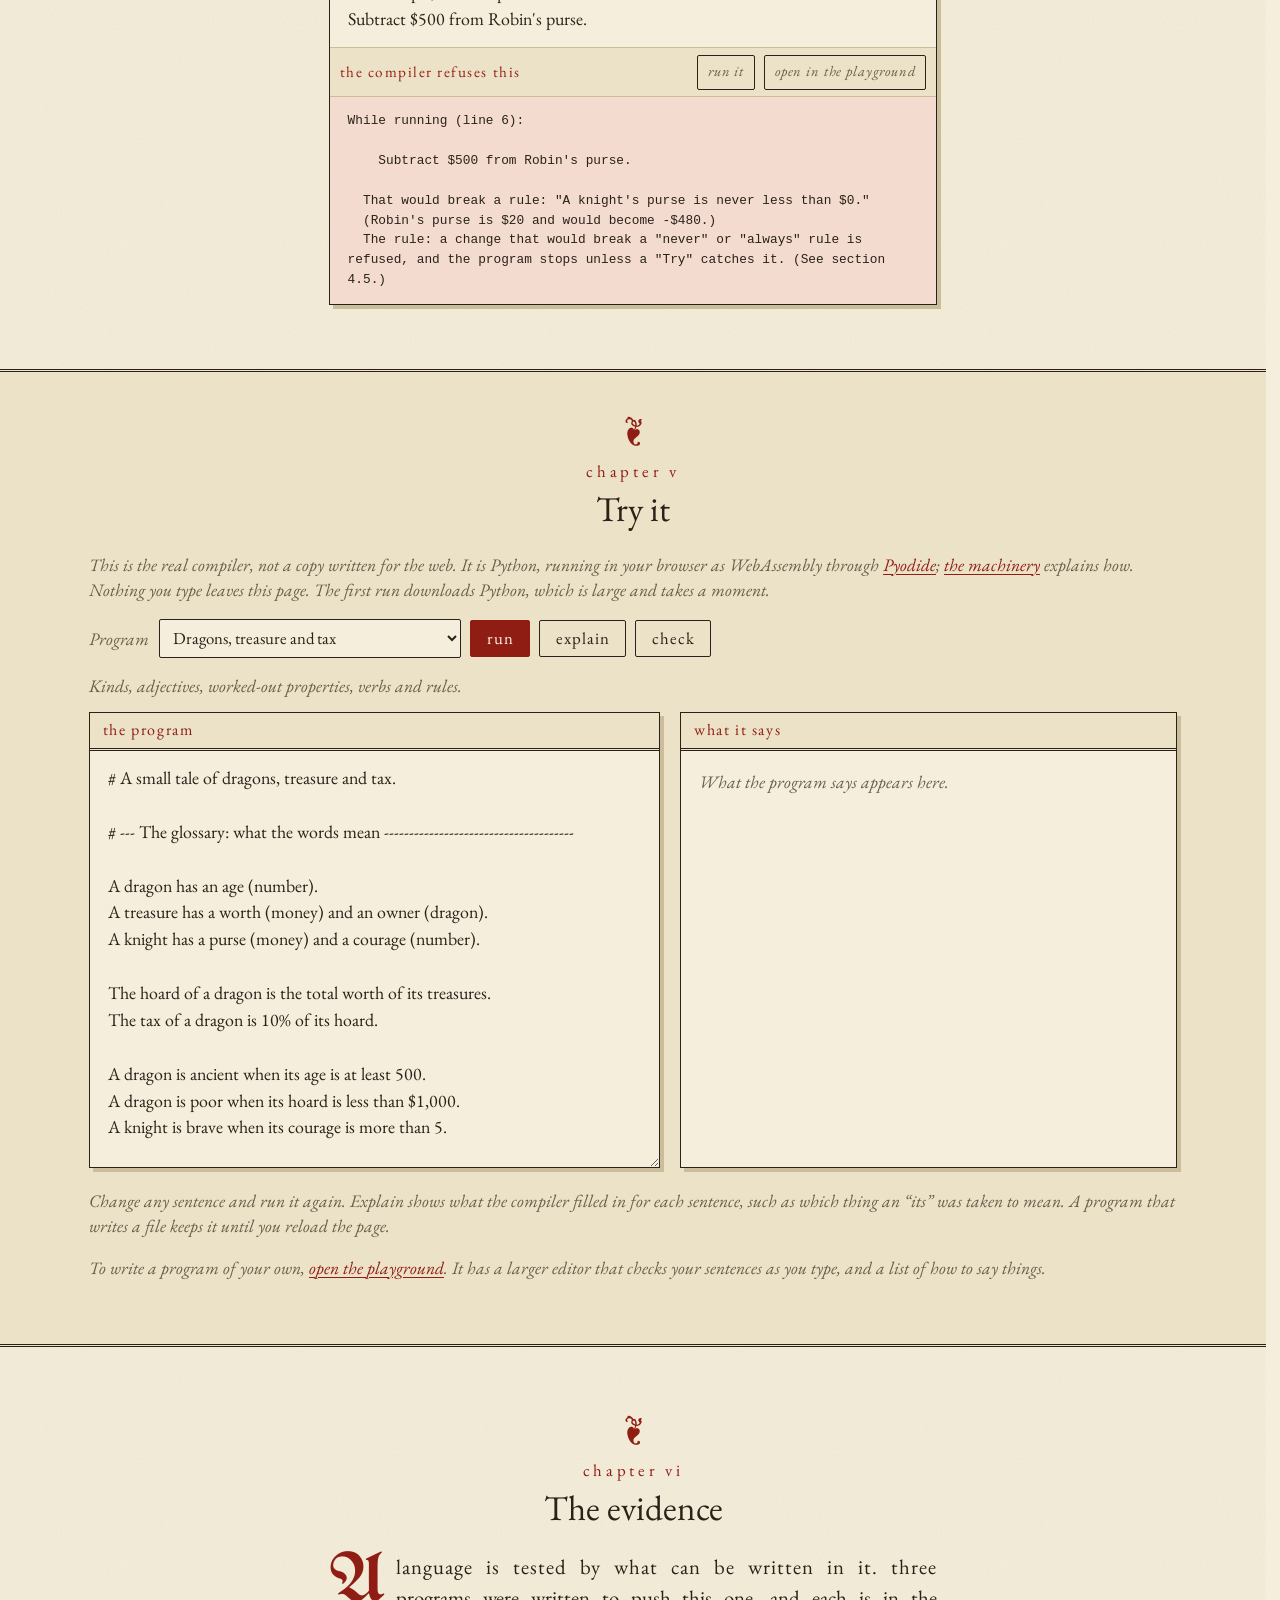
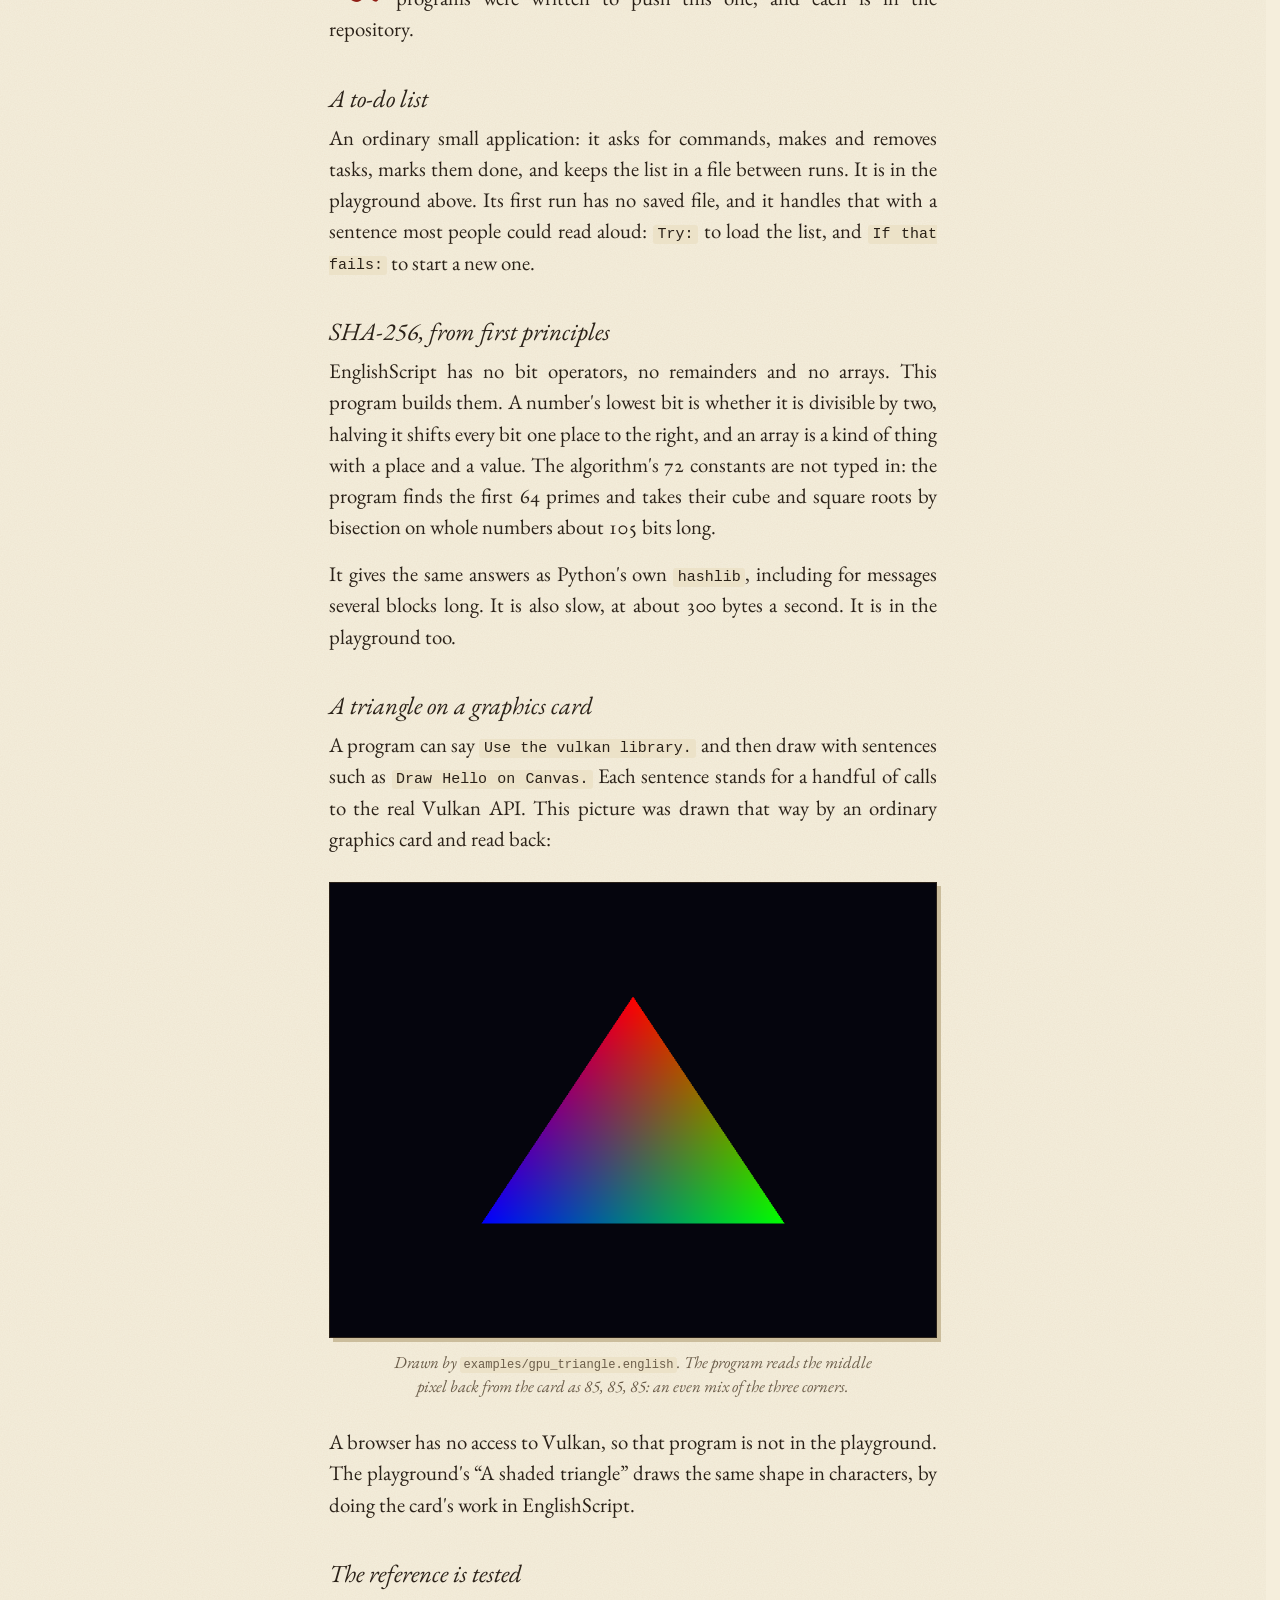
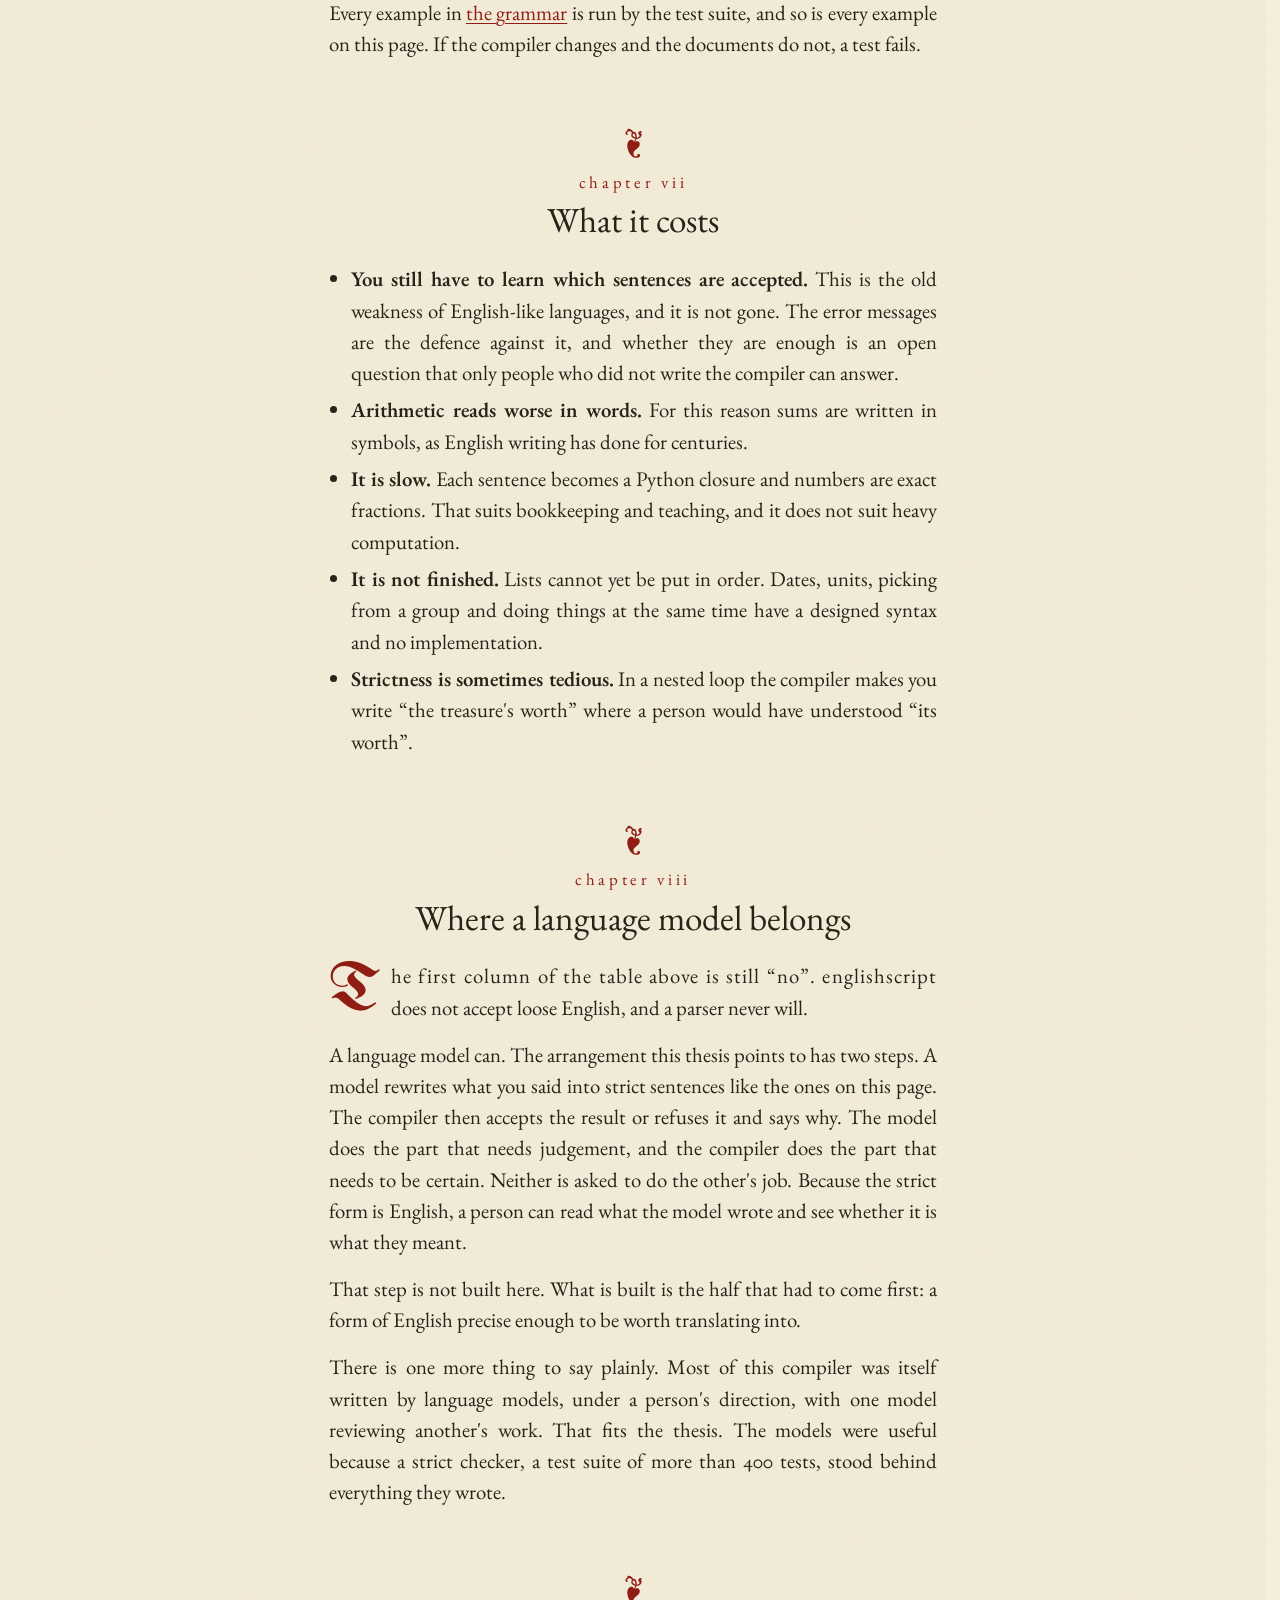
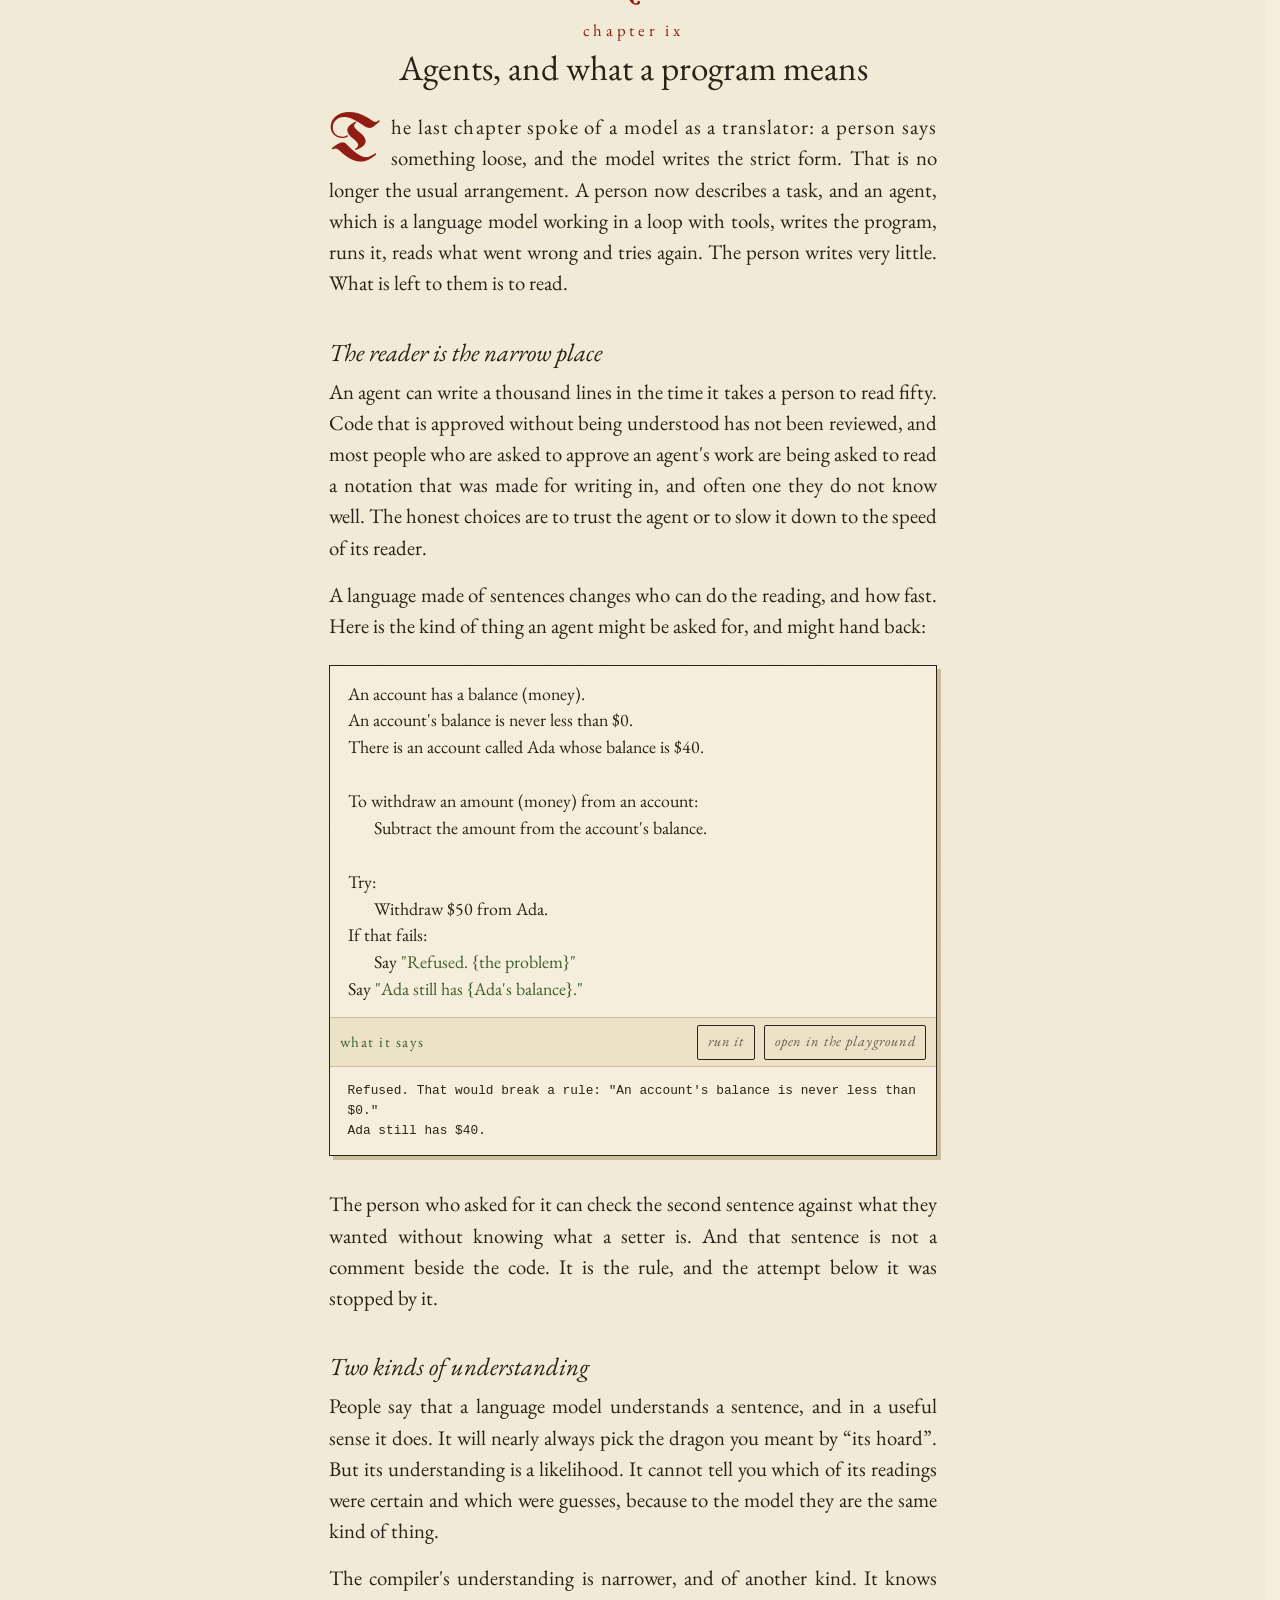
==== commit c175e0da: "Link Pokémon Red from the docs navigation and homepage header" ====
--- a/docs/index.html
+++ b/docs/index.html
@@ -79,6 +79,7 @@
     <a class="page" href="systems.html">Three systems</a>
     <a class="page" href="reference.html">The grammar</a>
     <a class="page" href="how.html">The machinery</a>
+    <a class="page" href="red/index.html">Pokémon Red</a>
     <a class="page" href="https://github.com/monstercameron/EnglishScript">The source</a>
   </div>
 </nav>
@@ -92,6 +93,7 @@
       <p class="lede">A programming language made of English sentences, and a compiler that accepts a sentence only if it has exactly one meaning. Herein the argument, the evidence, and the compiler itself, which runs upon this very page.</p>
       <div class="links">
         <a class="button primary" href="#play">Try it now</a>
+        <a class="button" href="red/index.html">Play Pokémon Red</a>
         <a class="button" href="playground.html">Open the playground</a>
         <a class="button" href="reference.html">The grammar</a>
         <a class="button" href="how.html">The machinery</a>
@@ -517,6 +519,8 @@
 <ul>
   <li><a href="playground.html">The playground</a>, to write a program of your own.</li>
   <li><a href="todo.html">A page</a>: a to-do list for the web, written in these sentences, with every element of the page a thing in the program.</li>
+  <li><a href="red/index.html">Play Pokémon Red through Brock</a>, an EnglishScript campaign from Pallet Town to the Boulder Badge.</li>
+  <li><a href="fizzbuzz.html">FizzBuzz, every way</a>: one small program in EnglishScript, beside the same program in each of its rivals.</li>
   <li><a href="systems.html">Three systems</a>: how a program divides its work between its own exact sentences, a model that judges and a model that writes, from a single rule to a cascade through all three.</li>
   <li><a href="opposition.html">The opposition</a>: the English-like languages since 1955, and the new languages that ask a model, set beside this one.</li>
   <li><a href="compare.html">Compared</a>: the same programs in JavaScript and in Java, and where the three part company.</li>
--- a/docs/assets/english.css
+++ b/docs/assets/english.css
@@ -202,6 +202,12 @@
 /* A panel inside a panel is set in from the one that holds it. */
 .es-panel-body > .es-panel { flex: 1 1 100%; margin: 0.2rem 0 0.2rem 1.2rem; padding-left: 0.9rem; border-left: 1px solid var(--rule); }
 .es-picture { flex: 0 1 auto; display: block; max-width: 100%; height: auto; border: 1px solid var(--ink); box-shadow: 4px 4px 0 var(--rule); margin: 0.4rem 0; }
+.es-canvas {
+  display: block;
+  max-width: 100%;
+  height: auto;
+  image-rendering: pixelated;
+}
 .es-link { font: 1.15rem/1.4 var(--serif); color: var(--accent); text-underline-offset: 0.15em; text-decoration-thickness: 1px; }
 .es-link:not([href]) { color: var(--muted); text-decoration: line-through; }  /* an address the library would not use */
 .es-table { flex: 1 1 100%; width: 100%; margin: 0.5rem 0 0.9rem; border-collapse: collapse; font-size: 1.12rem; line-height: 1.35; border-top: 3px double var(--ink); border-bottom: 3px double var(--ink); }
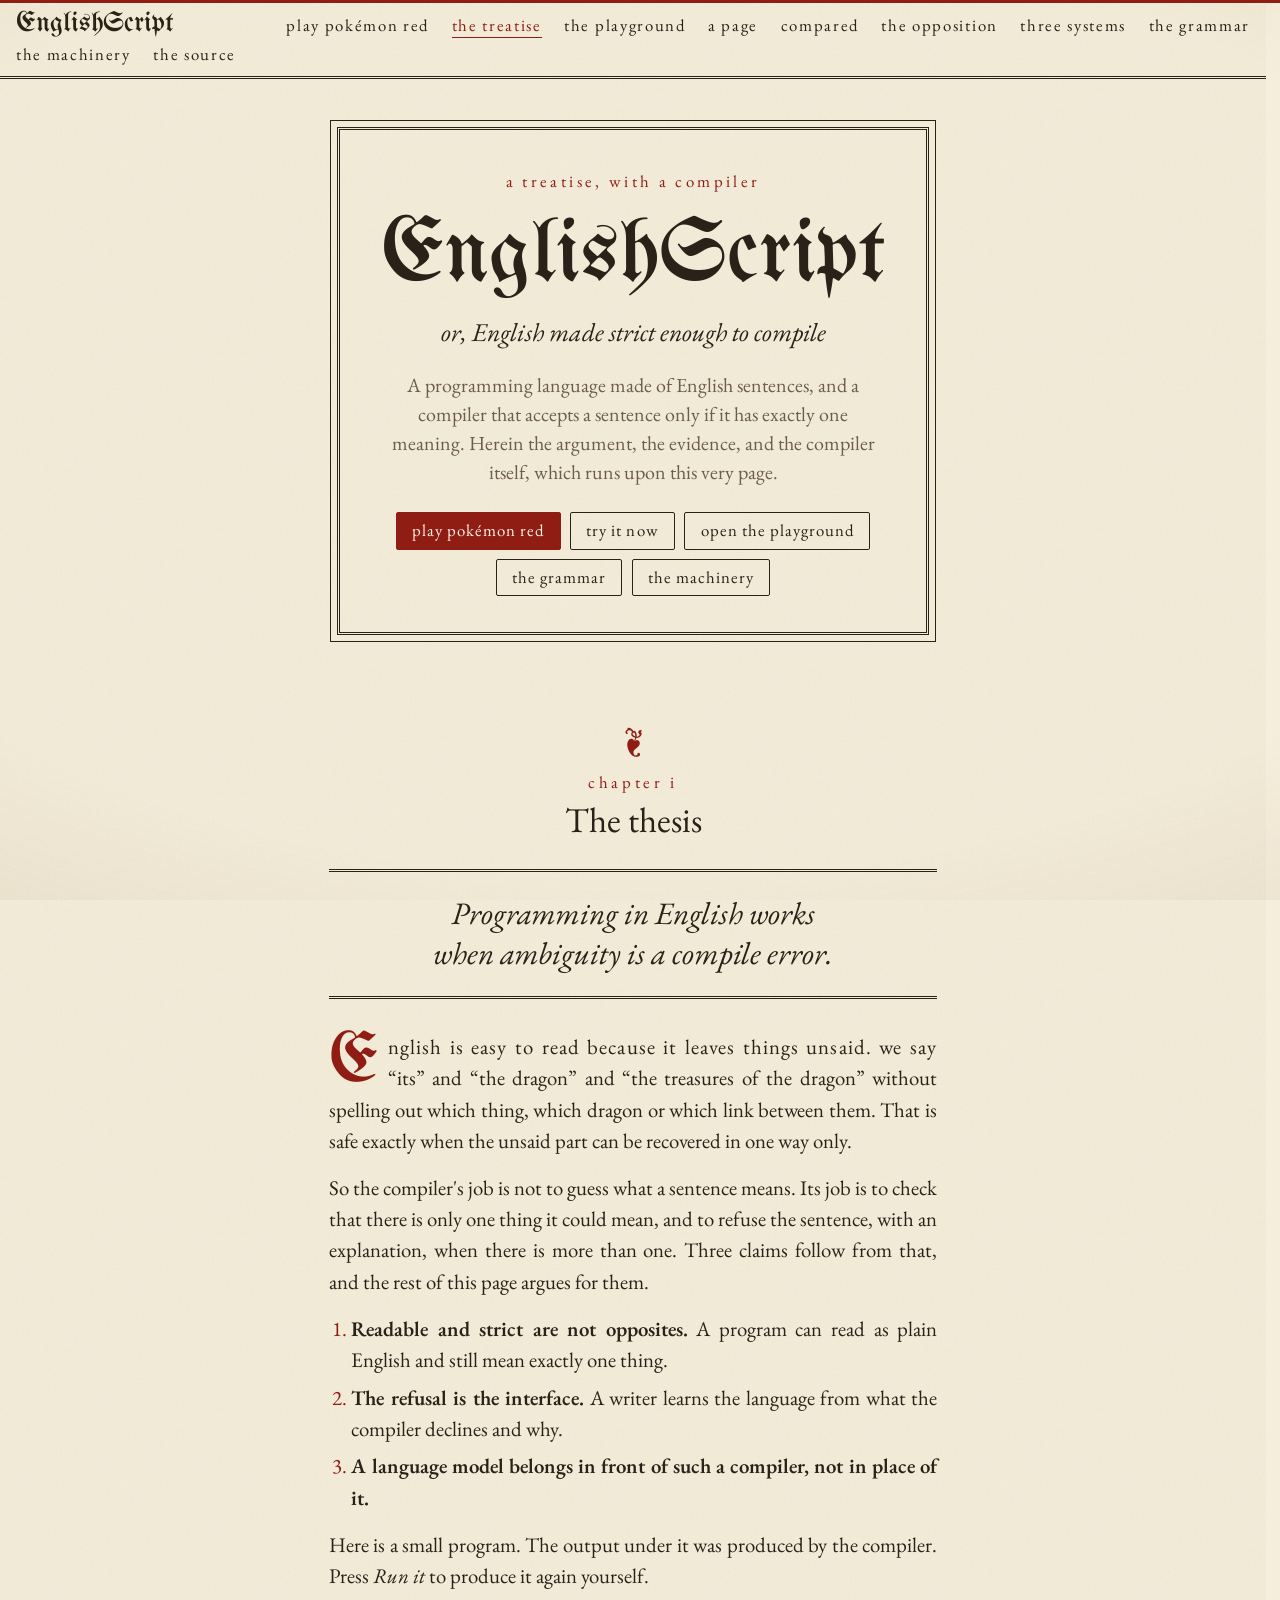
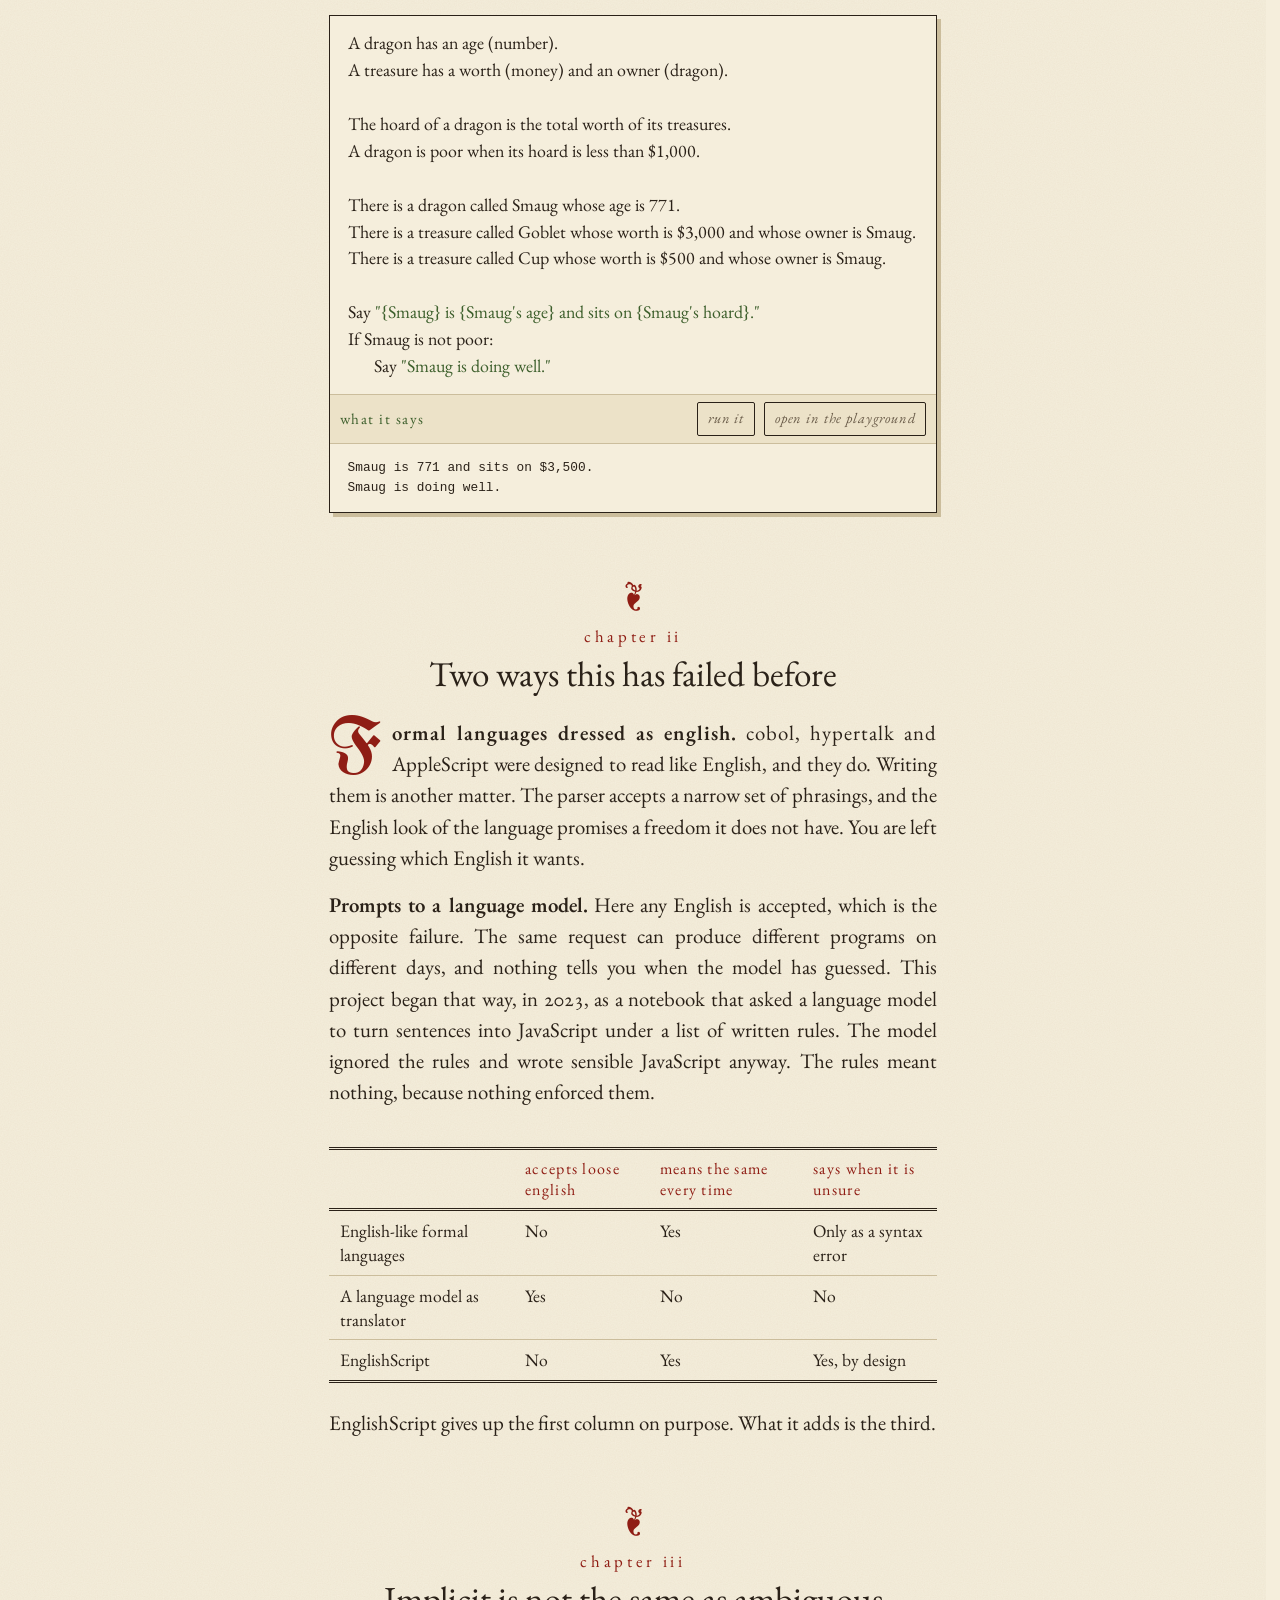
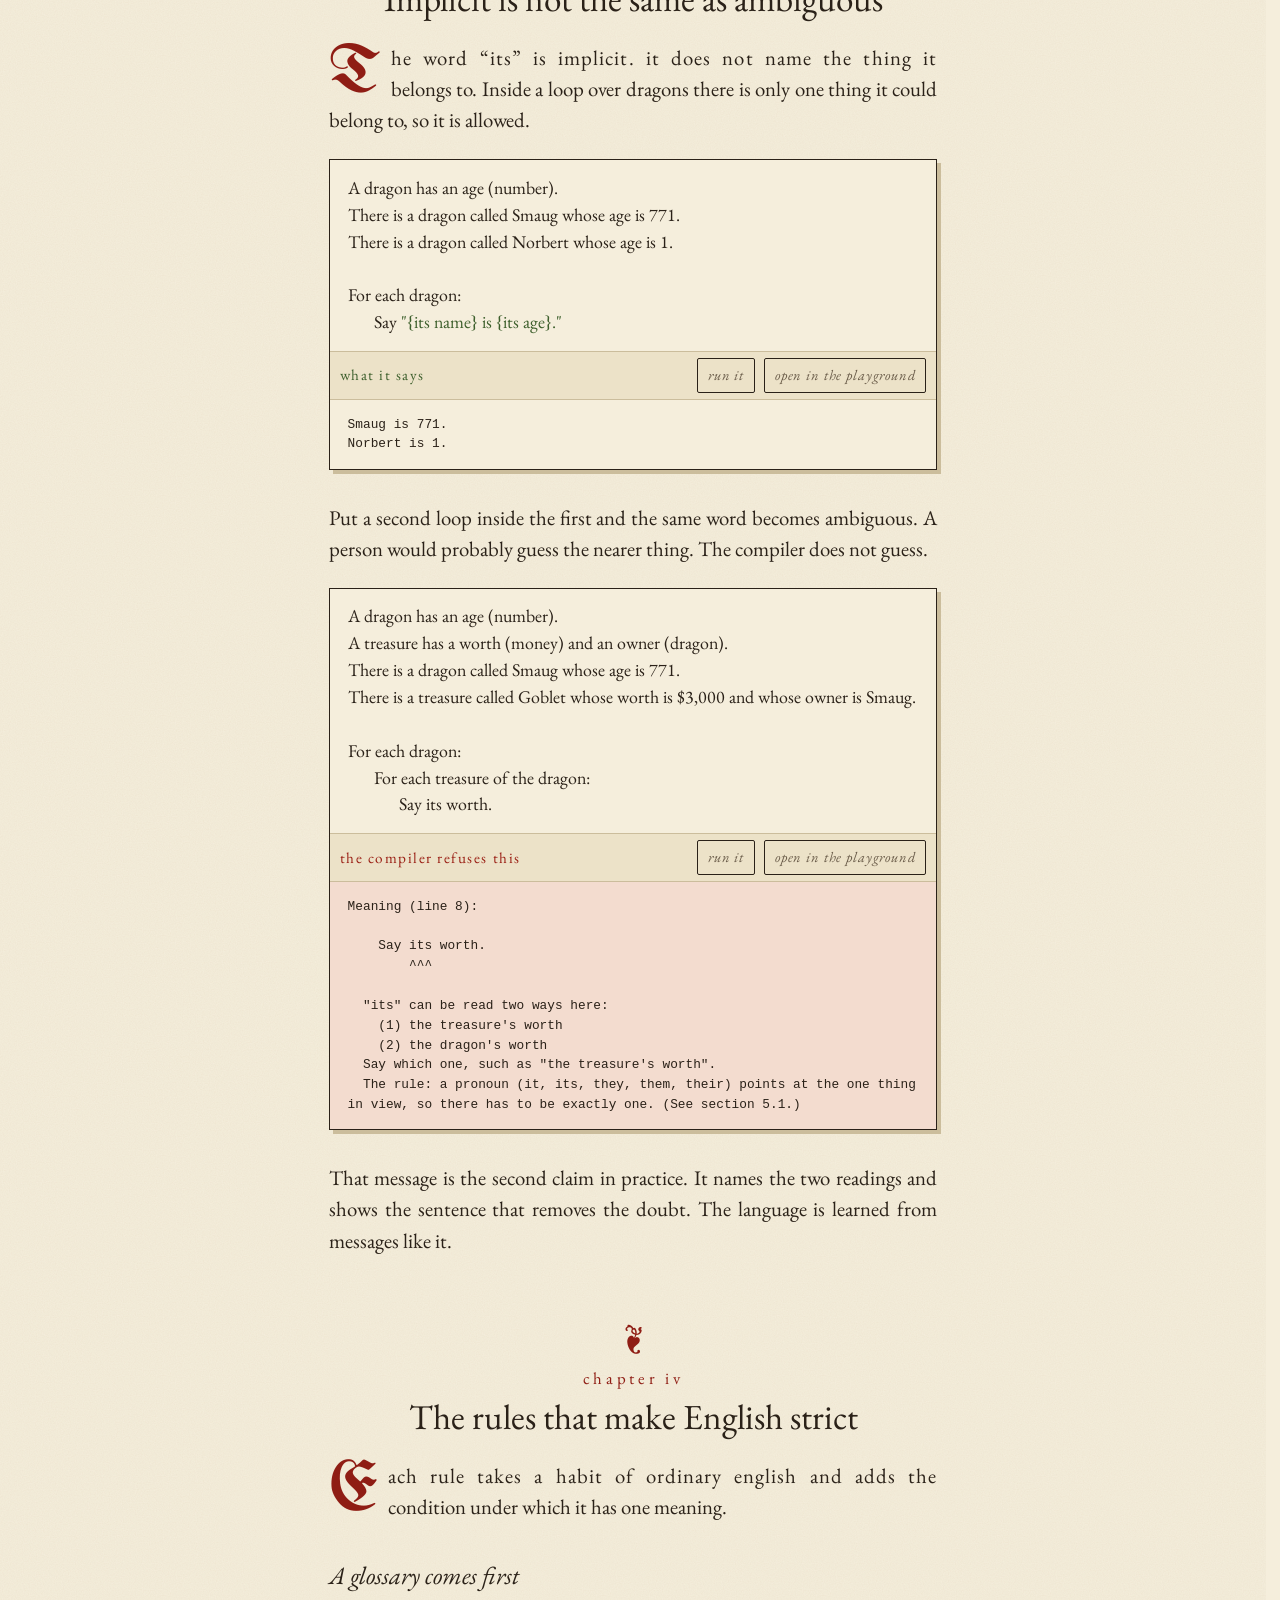
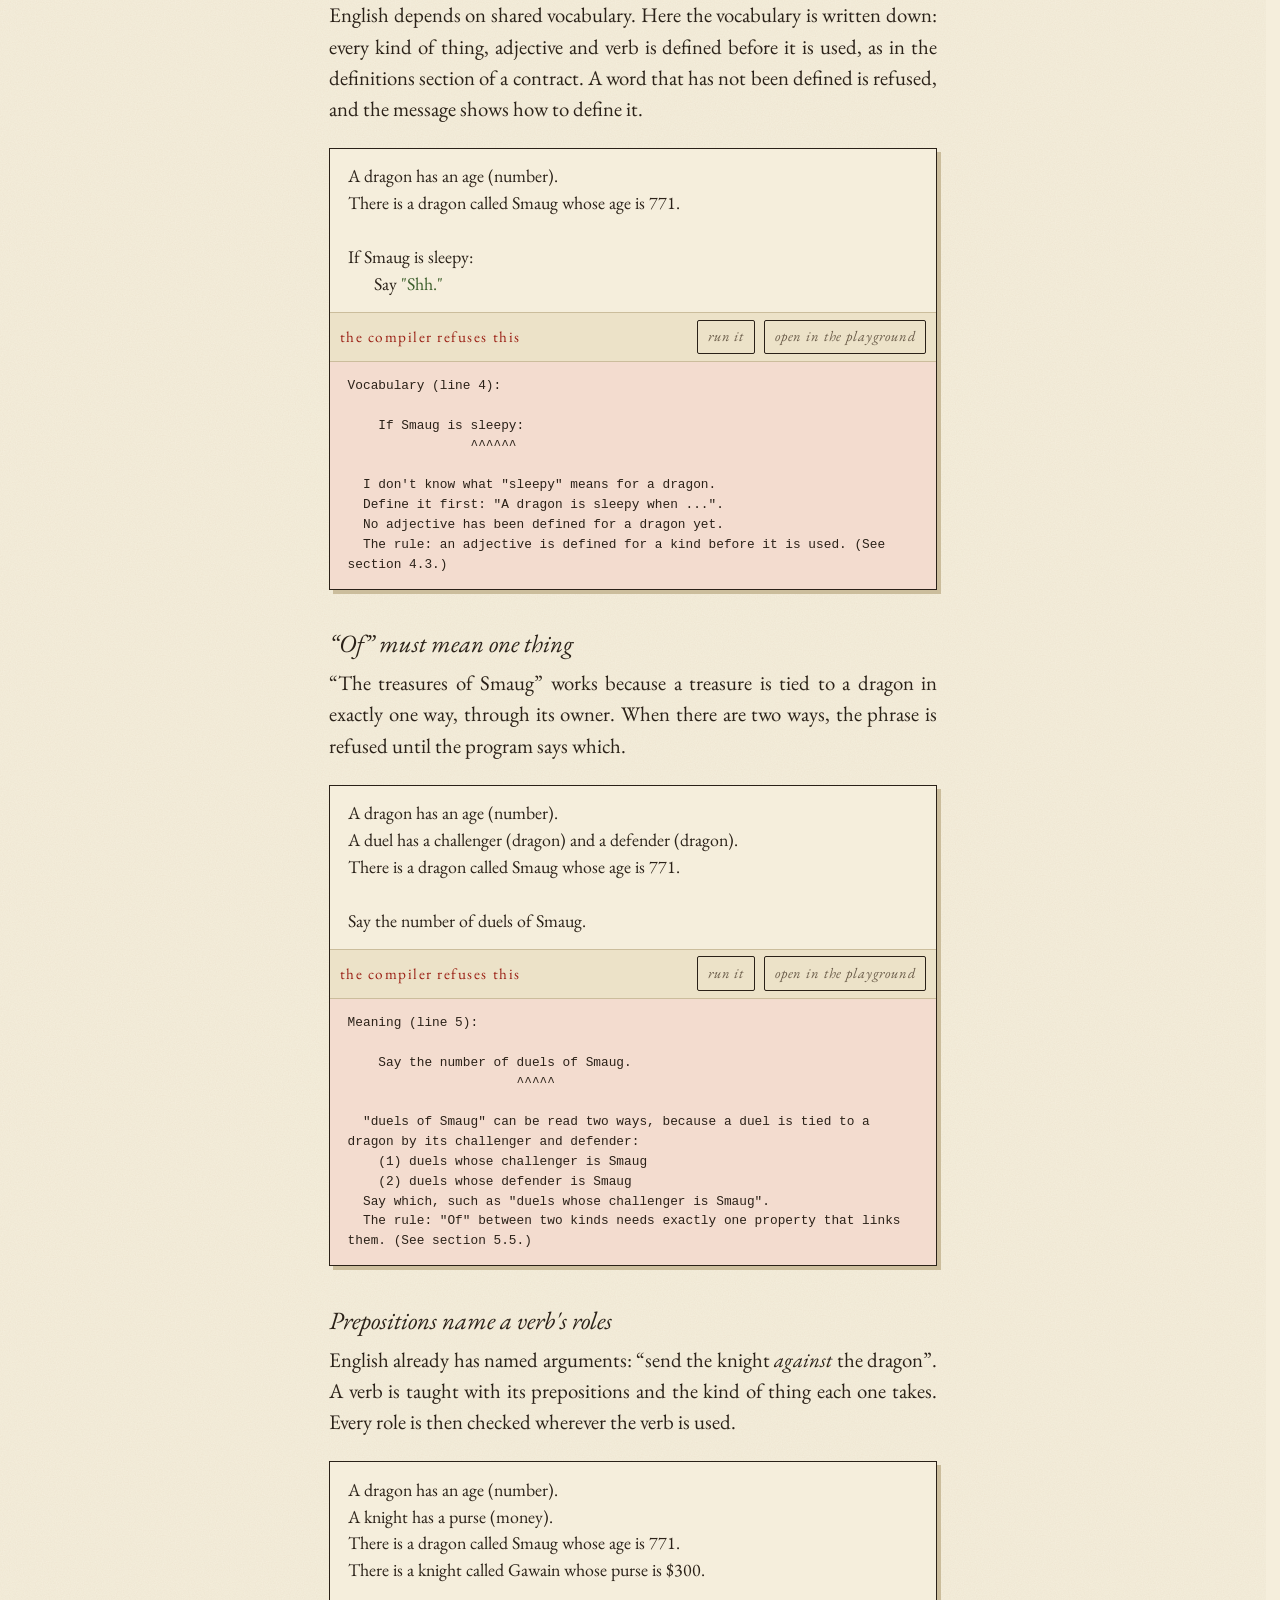
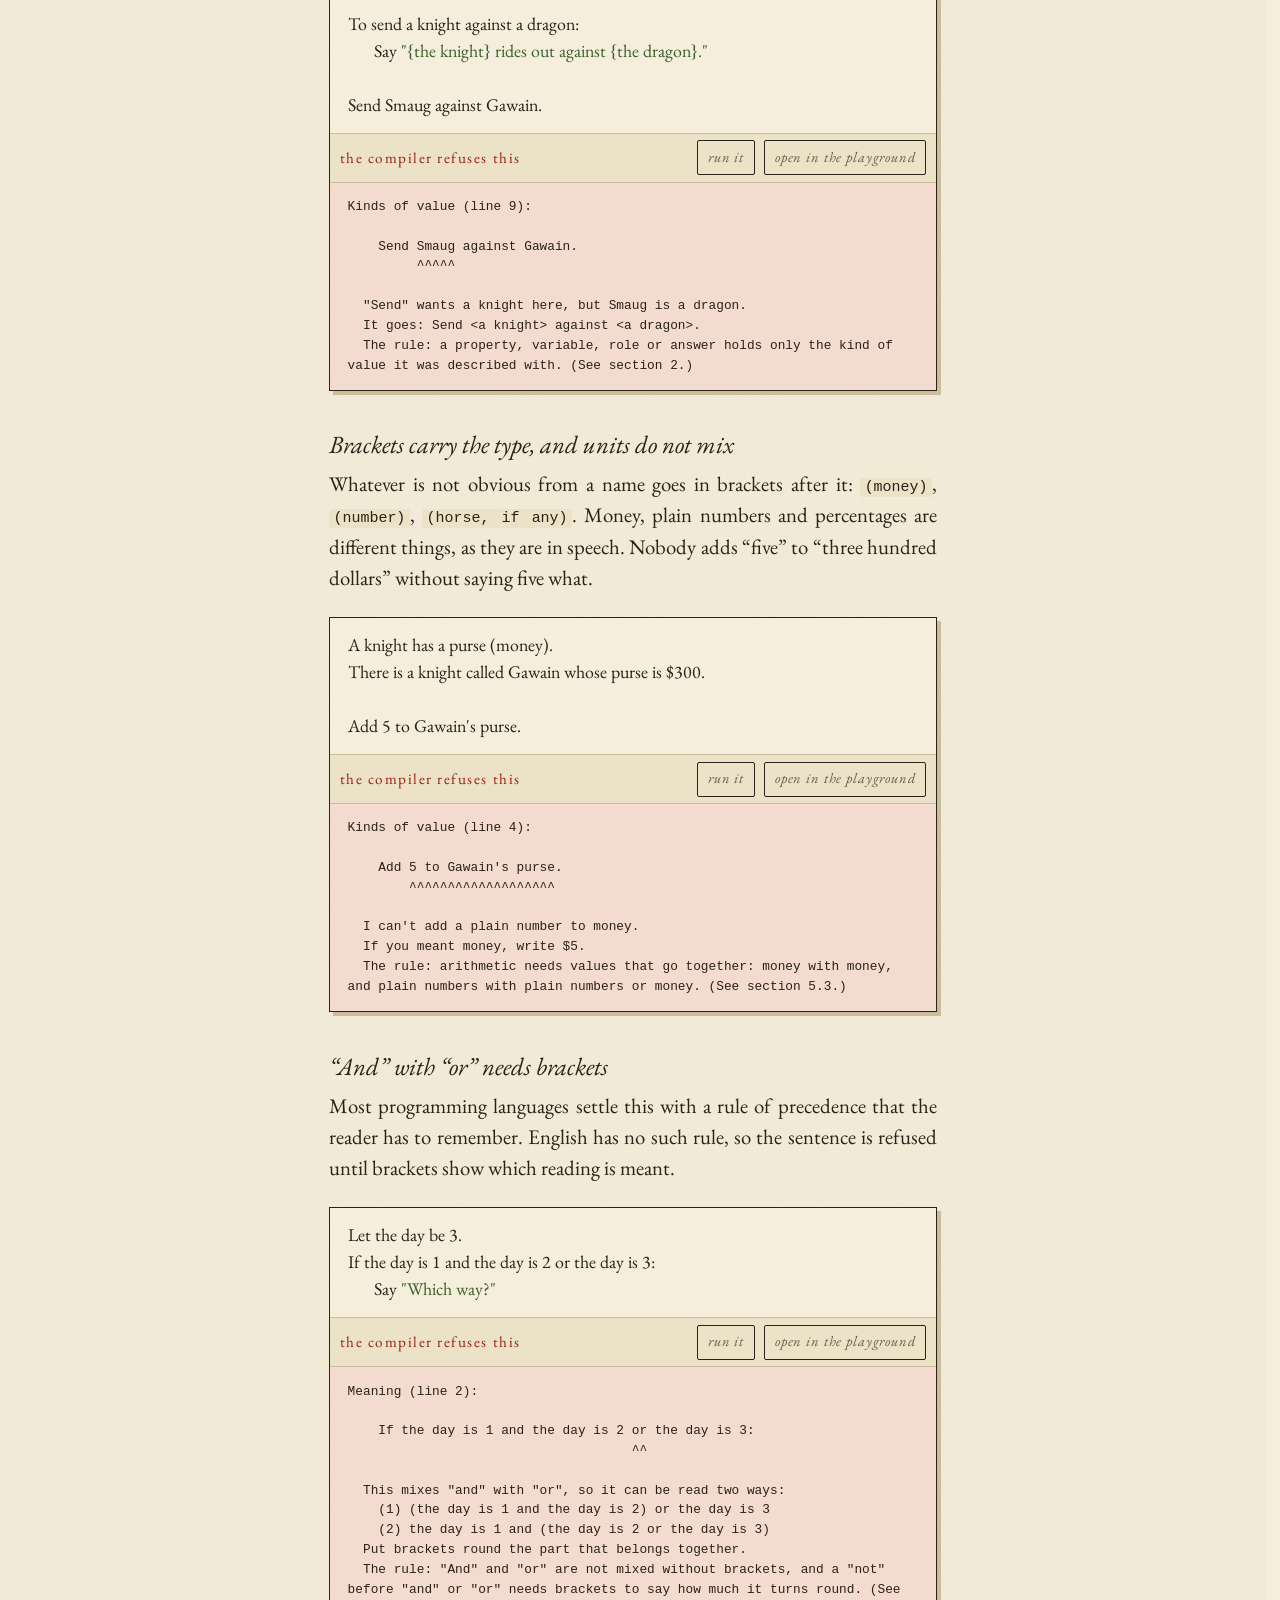
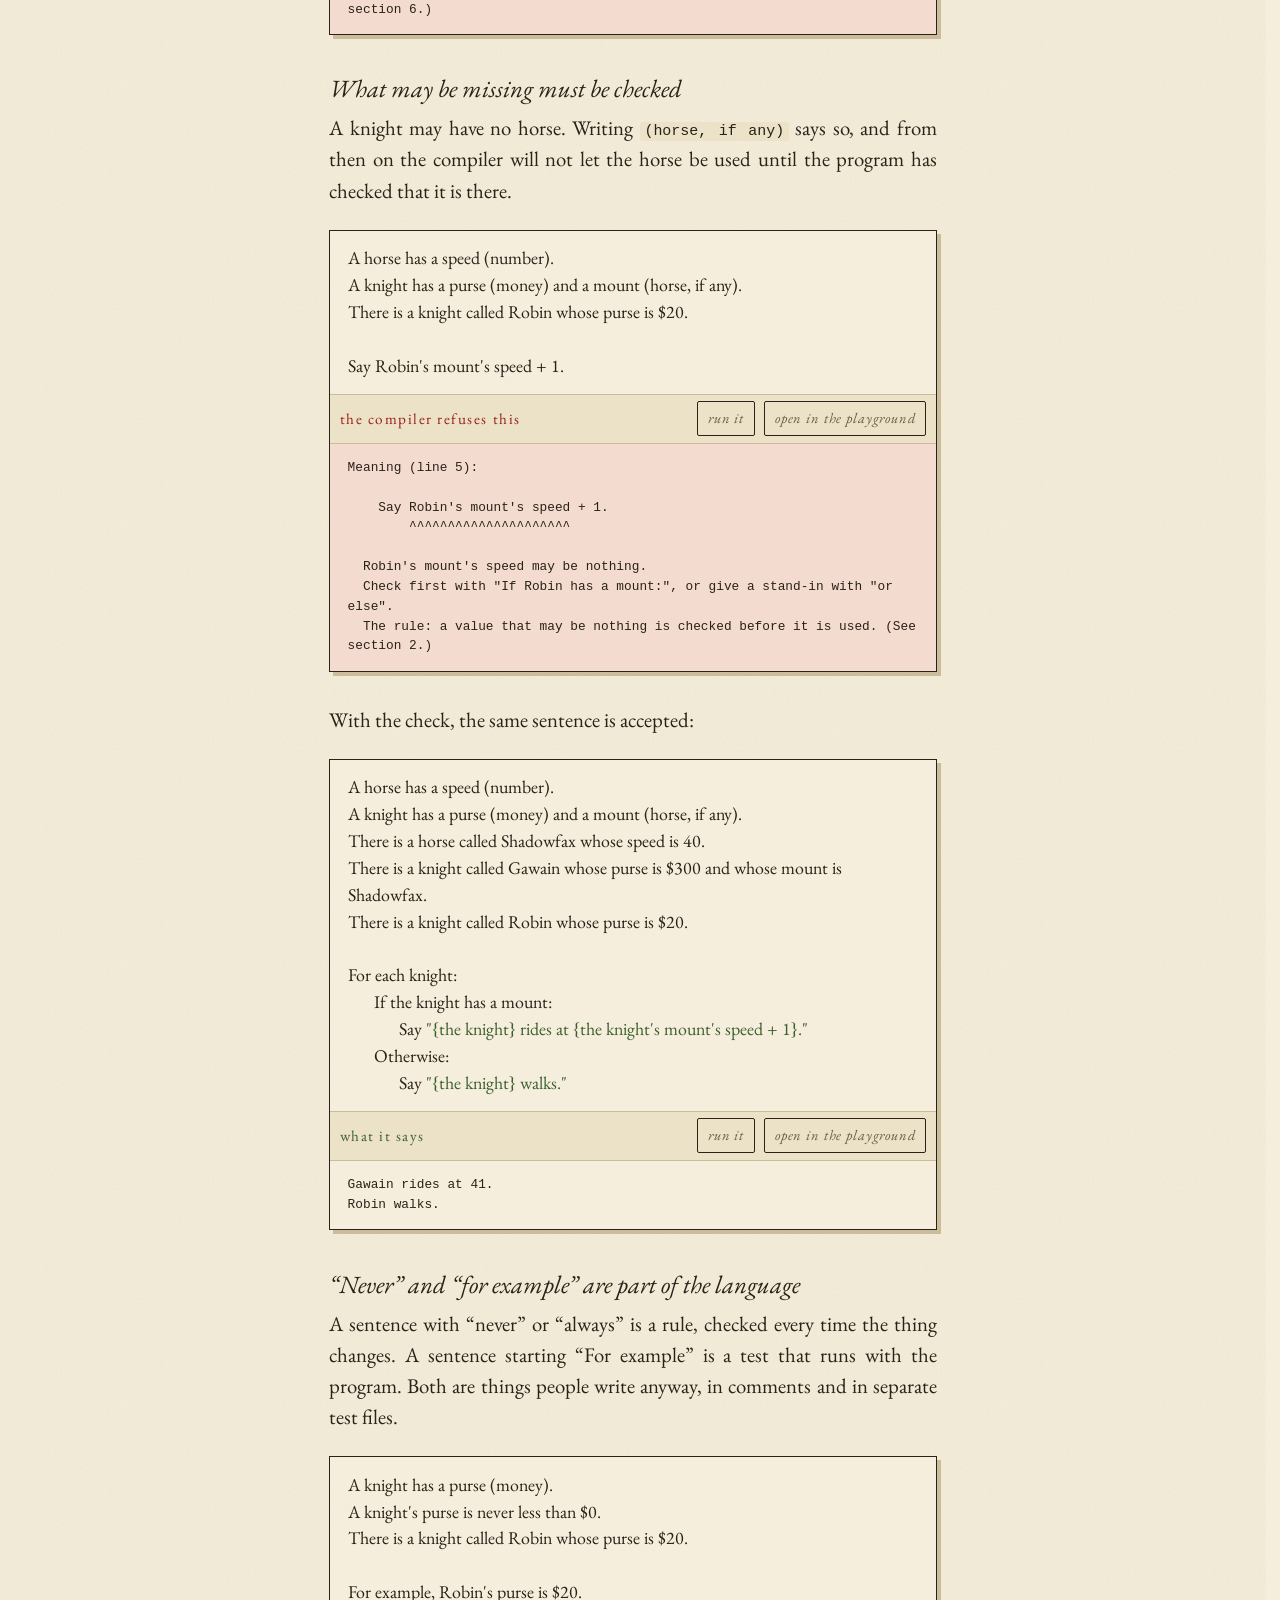
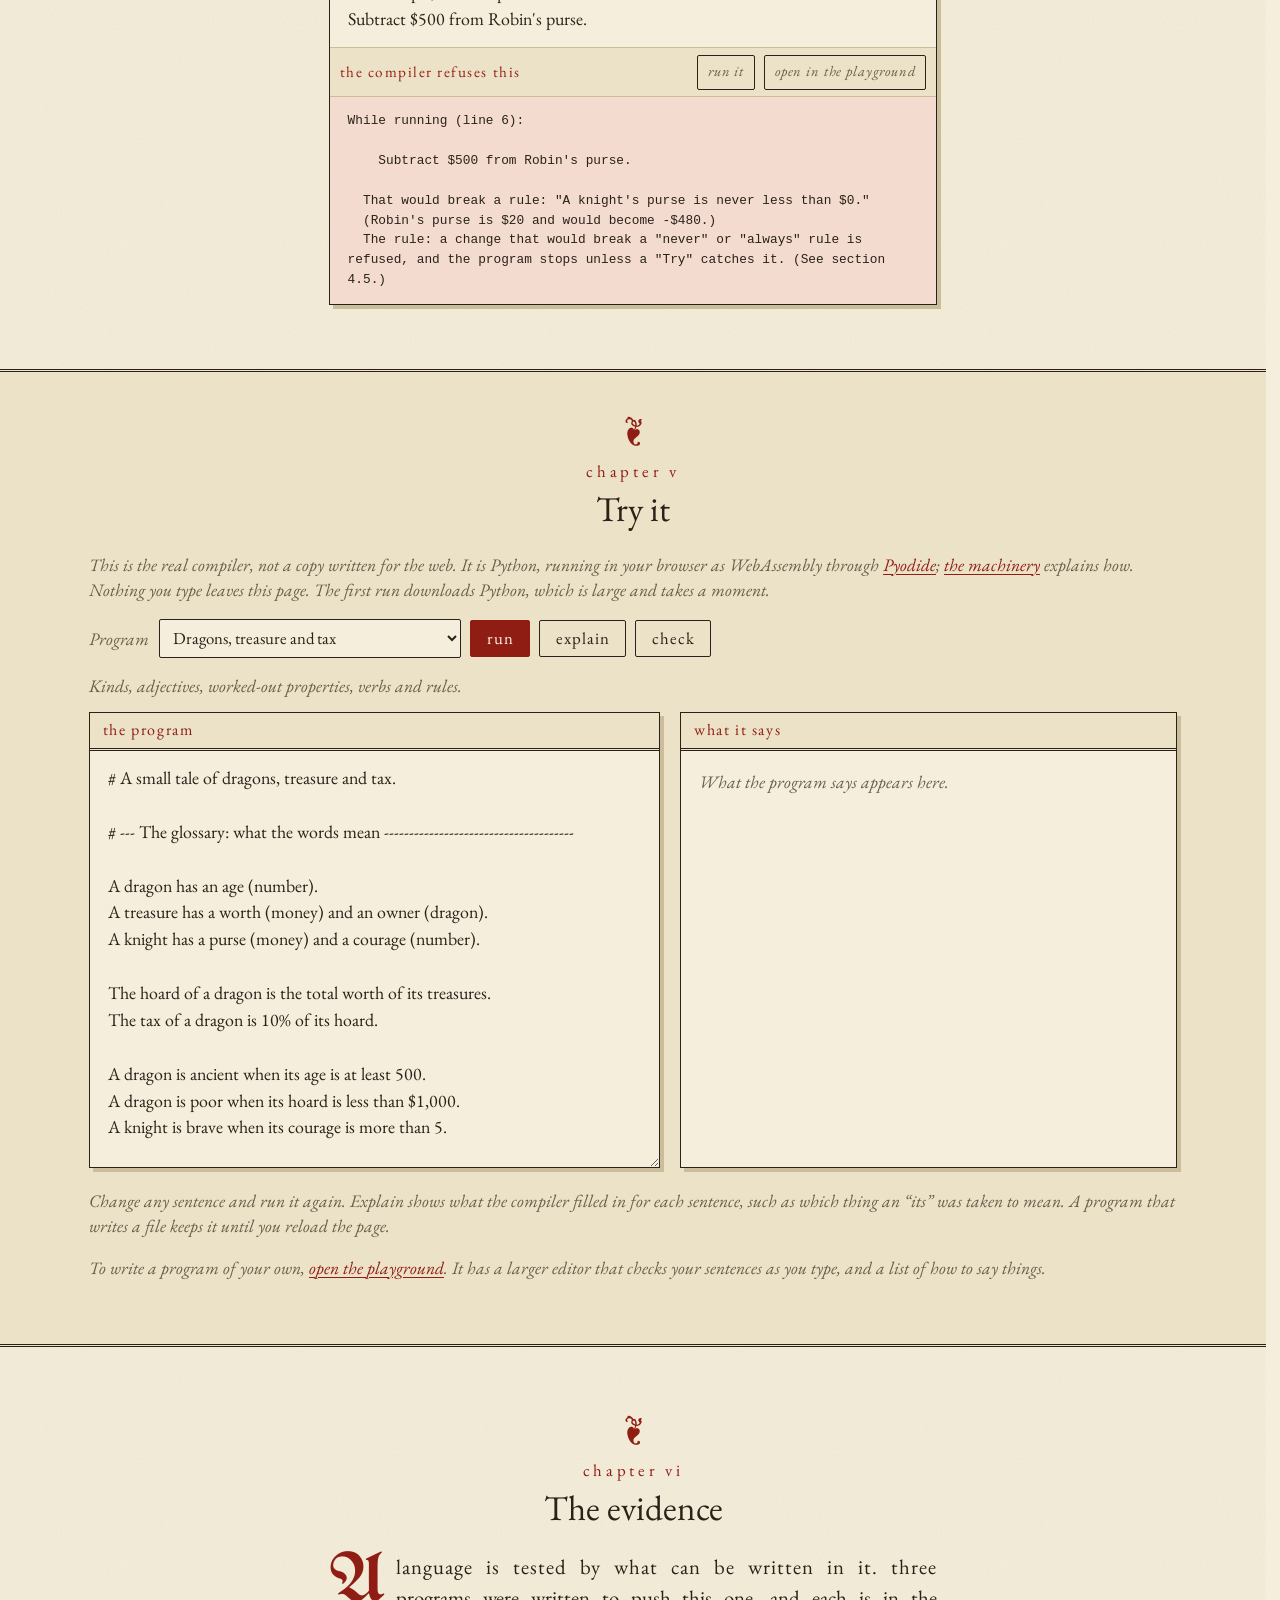
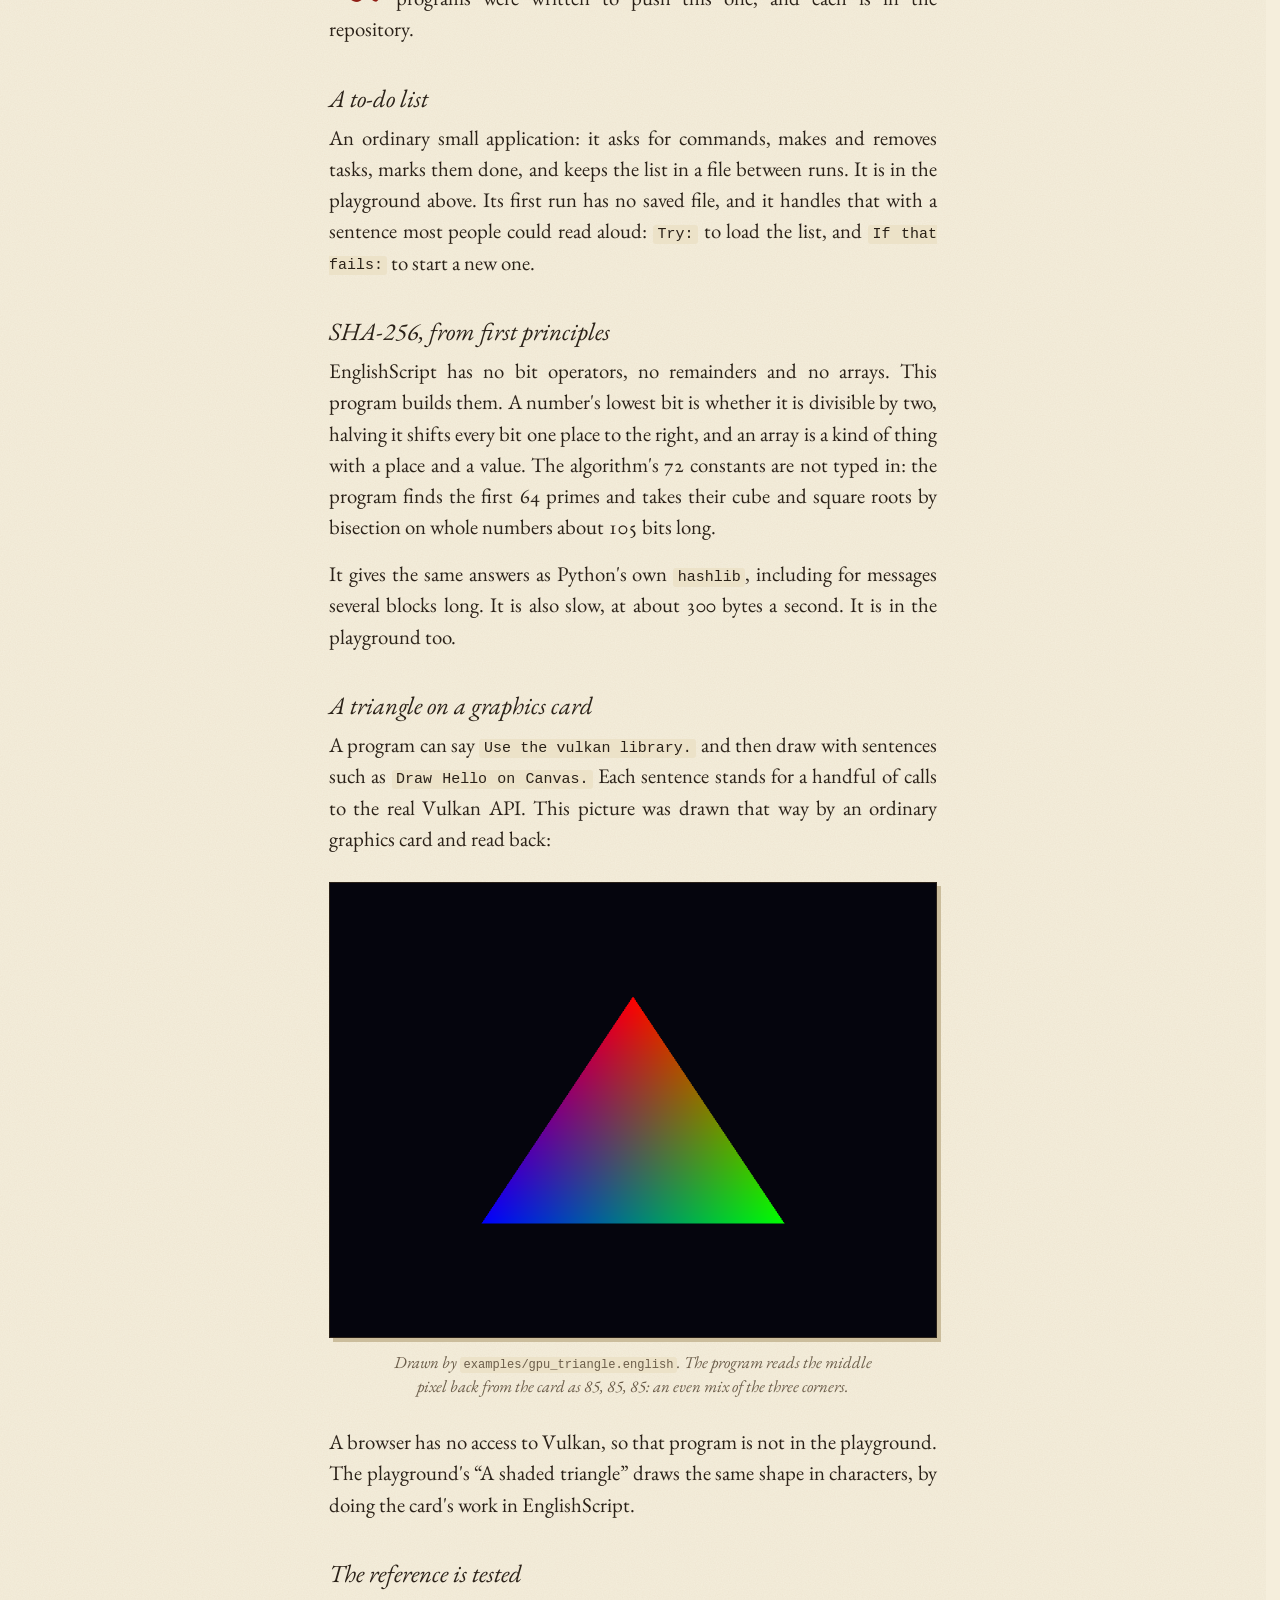
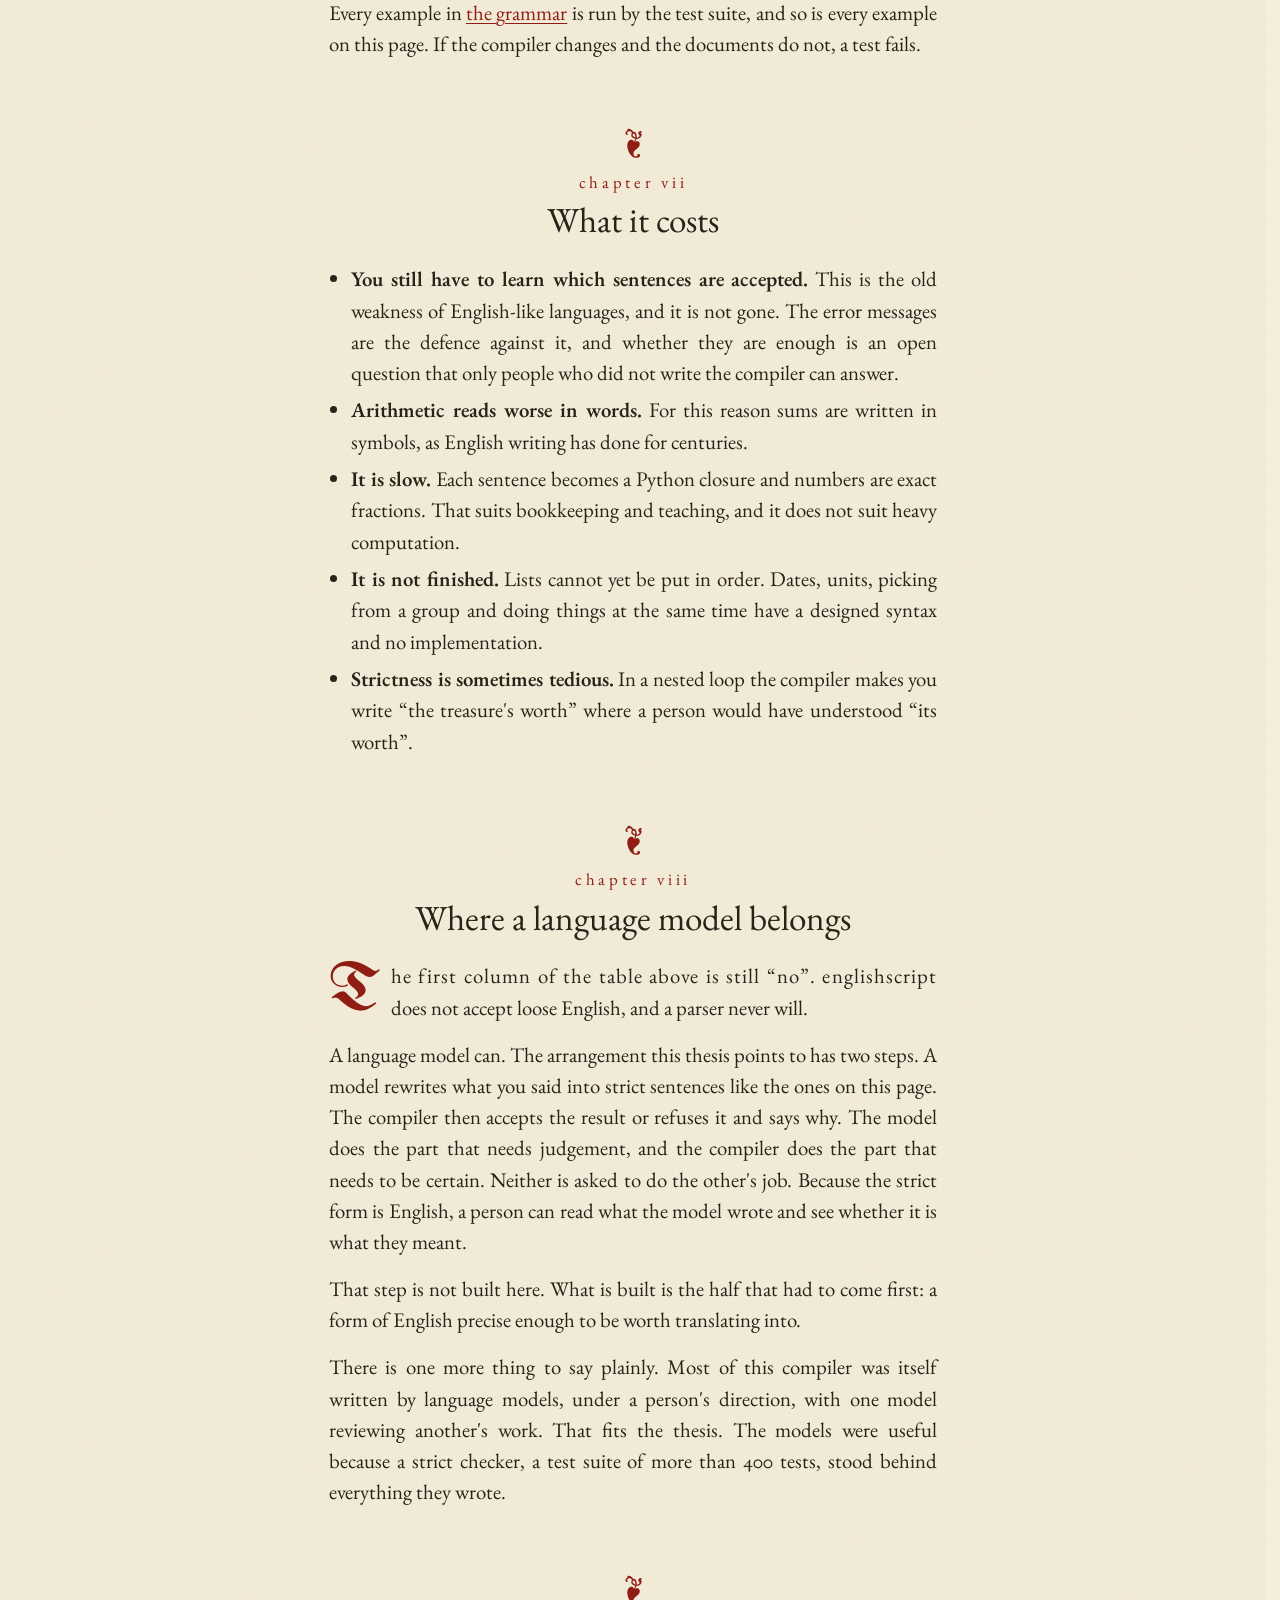
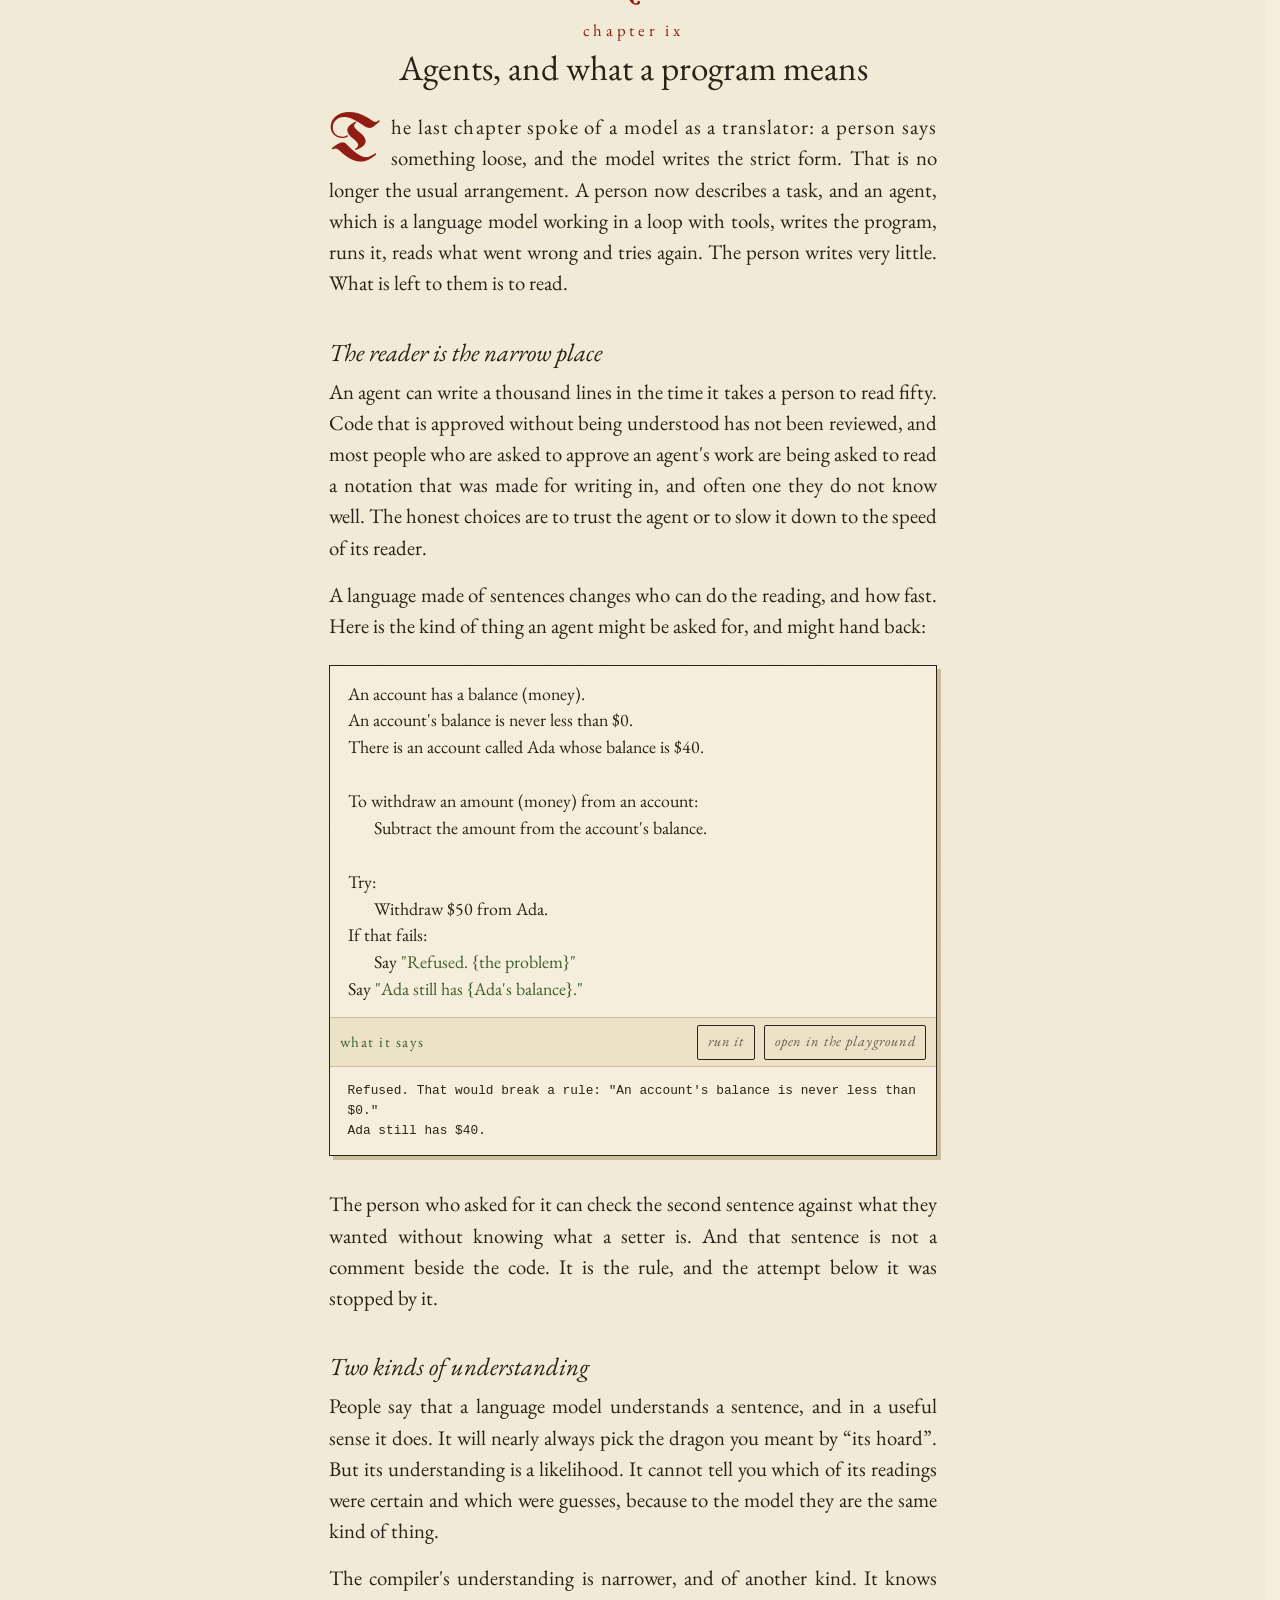
==== commit 432b45f8: "Feature Play Pokémon Red in the first row of the docs" ====
--- a/docs/index.html
+++ b/docs/index.html
@@ -71,6 +71,7 @@
 <nav class="sitenav" aria-label="The pages of this site">
   <div class="inner">
     <a class="home" href="./">EnglishScript</a>
+    <a class="page" href="red/index.html">Play Pokémon Red</a>
     <a class="page" href="./" aria-current="page">The treatise</a>
     <a class="page" href="playground.html">The playground</a>
     <a class="page" href="todo.html">A page</a>
@@ -79,7 +80,6 @@
     <a class="page" href="systems.html">Three systems</a>
     <a class="page" href="reference.html">The grammar</a>
     <a class="page" href="how.html">The machinery</a>
-    <a class="page" href="red/index.html">Pokémon Red</a>
     <a class="page" href="https://github.com/monstercameron/EnglishScript">The source</a>
   </div>
 </nav>
@@ -92,8 +92,8 @@
       <p class="or">or, English made strict enough to compile</p>
       <p class="lede">A programming language made of English sentences, and a compiler that accepts a sentence only if it has exactly one meaning. Herein the argument, the evidence, and the compiler itself, which runs upon this very page.</p>
       <div class="links">
-        <a class="button primary" href="#play">Try it now</a>
-        <a class="button" href="red/index.html">Play Pokémon Red</a>
+        <a class="button primary" href="red/index.html">Play Pokémon Red</a>
+        <a class="button" href="#play">Try it now</a>
         <a class="button" href="playground.html">Open the playground</a>
         <a class="button" href="reference.html">The grammar</a>
         <a class="button" href="how.html">The machinery</a>
--- a/docs/assets/english.css
+++ b/docs/assets/english.css
@@ -111,6 +111,10 @@
 .sitenav .home { font: 1.75rem/1.1 var(--black); color: var(--ink); text-decoration: none; margin-right: auto; }
 .sitenav .page { font: 1.05rem var(--caps); letter-spacing: 0.1em; text-transform: lowercase; text-decoration: none; color: var(--ink); border-bottom: 1px solid transparent; }
 .sitenav .page:hover, .sitenav .page[aria-current="page"] { color: var(--accent); }
+@media (max-width: 24rem) {
+  .sitenav .inner { padding-inline: 0.6rem; column-gap: 0.5rem; }
+  .sitenav .home { font-size: 1.3rem; }
+}
 
 /* A program printed in the text, with what the compiler says under it. */
 figure.snippet { margin: 1.5rem 0 2rem; border: 1px solid var(--ink); background: var(--bg); box-shadow: 4px 4px 0 var(--rule); }
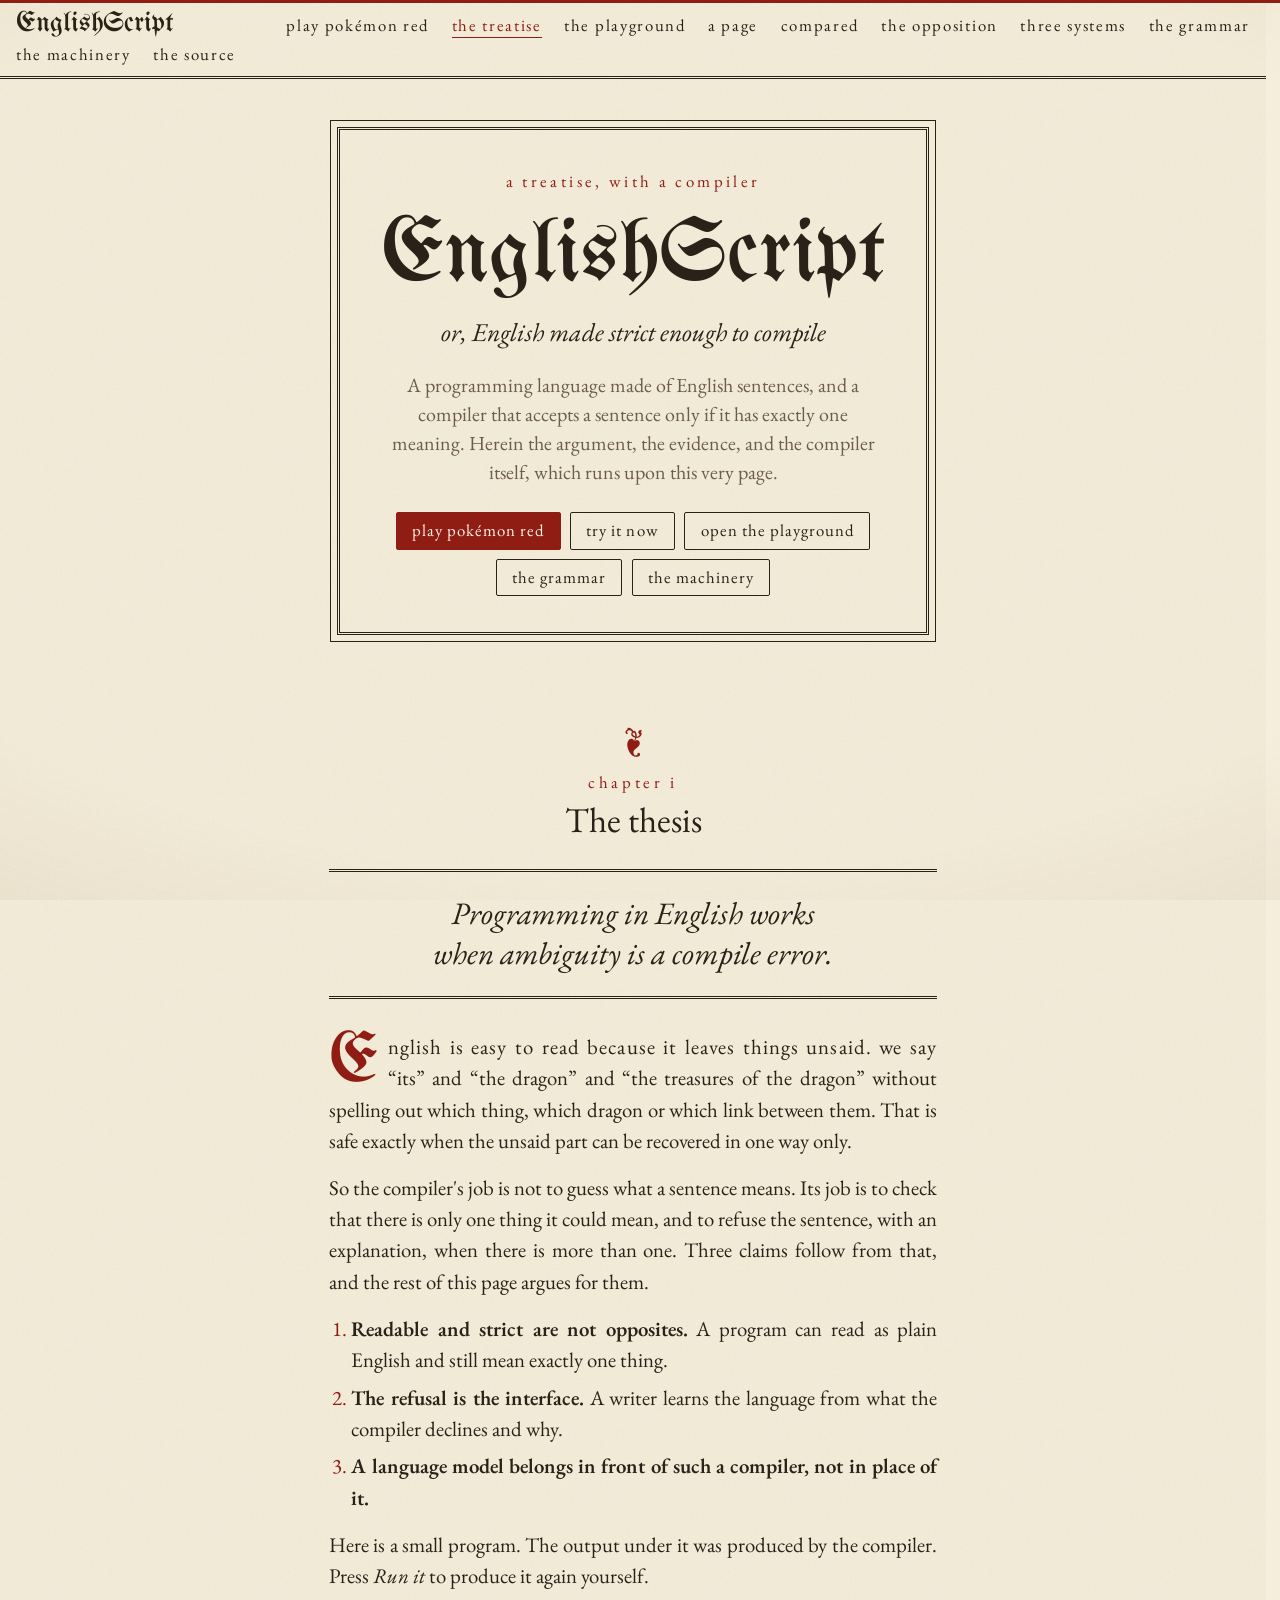
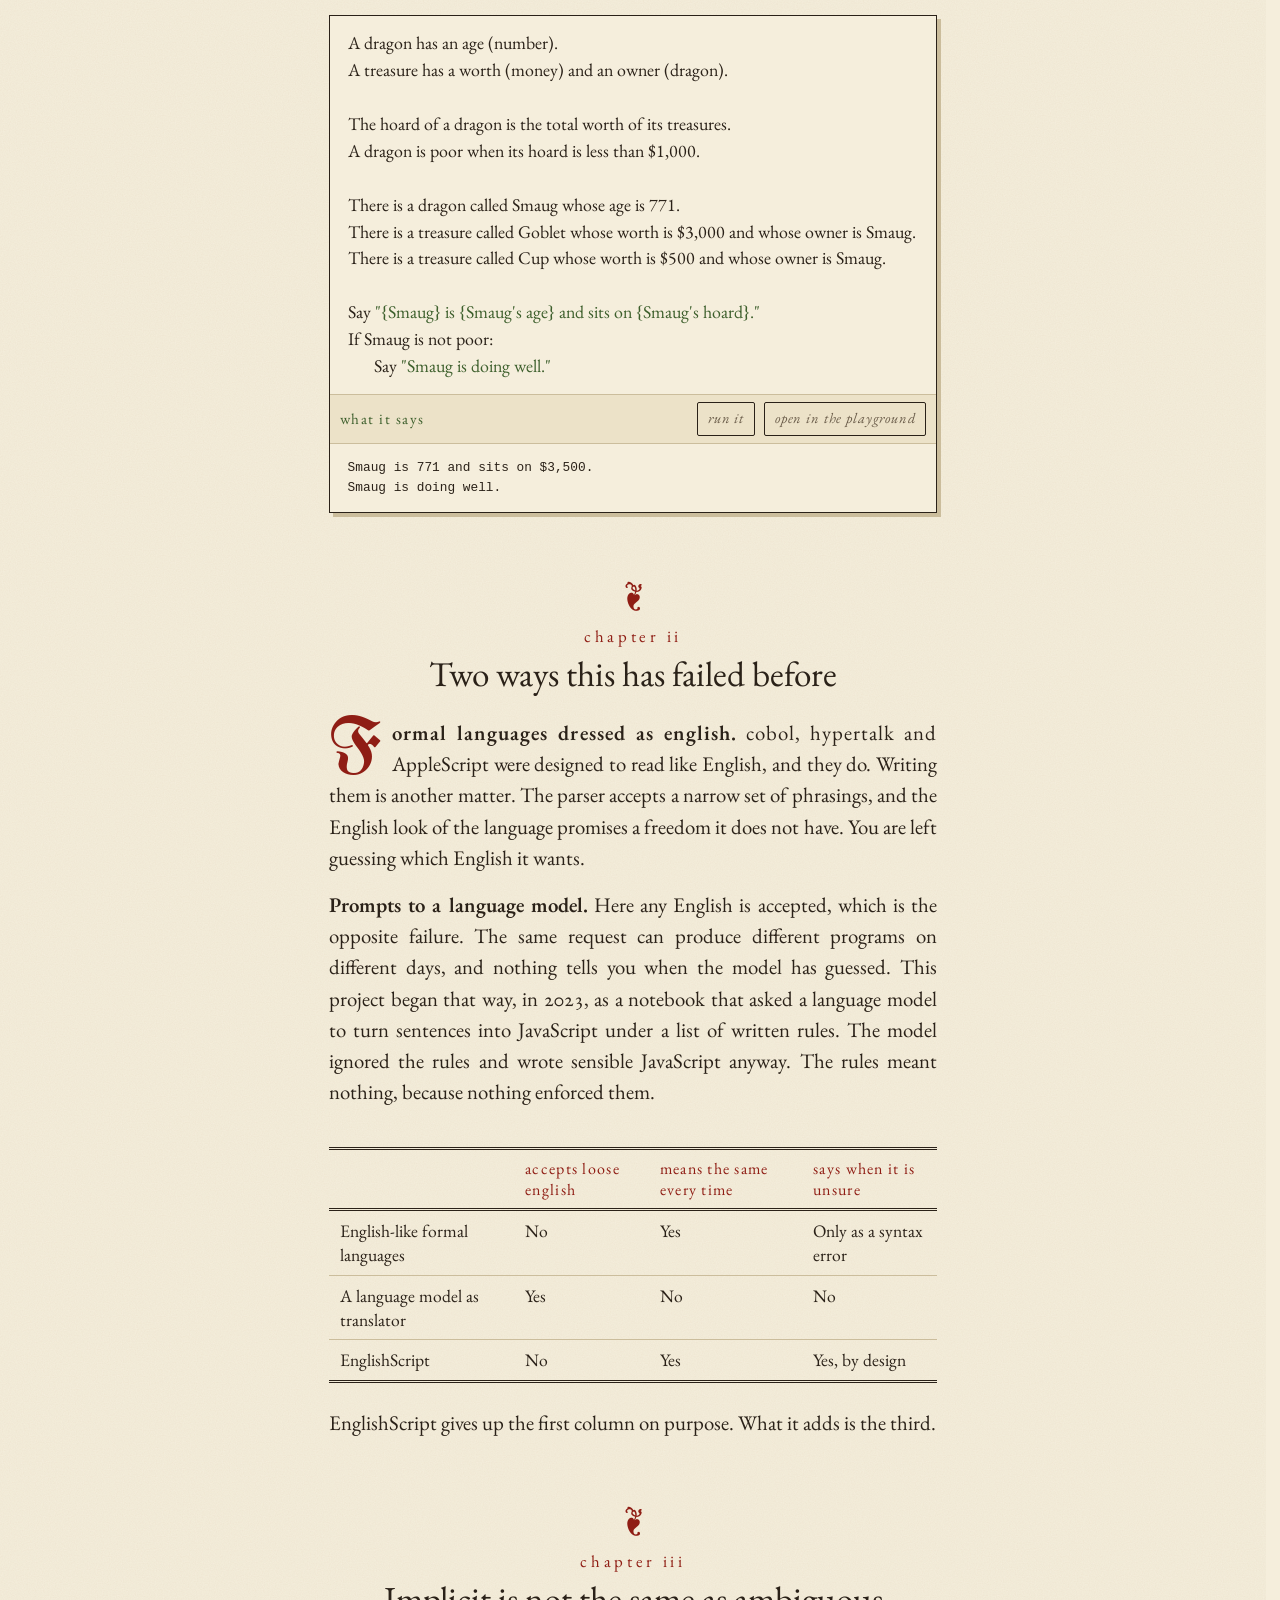
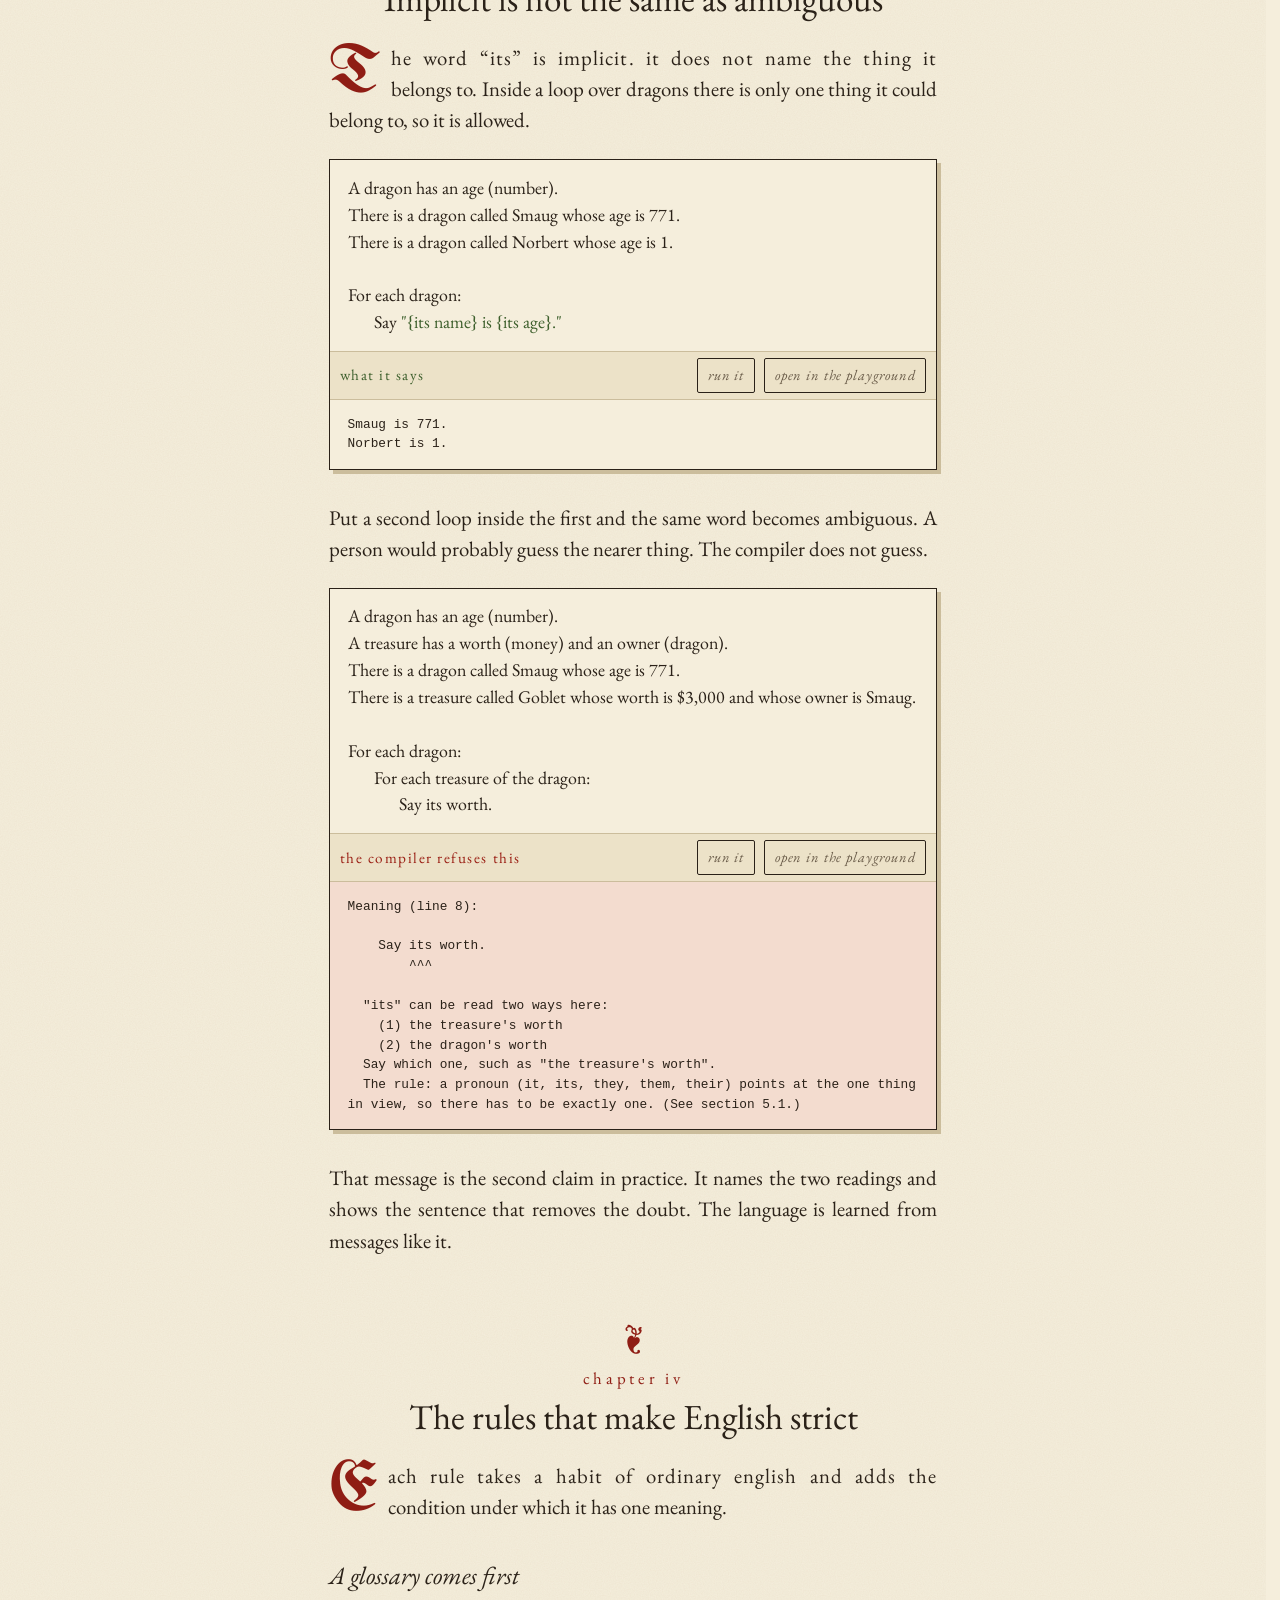
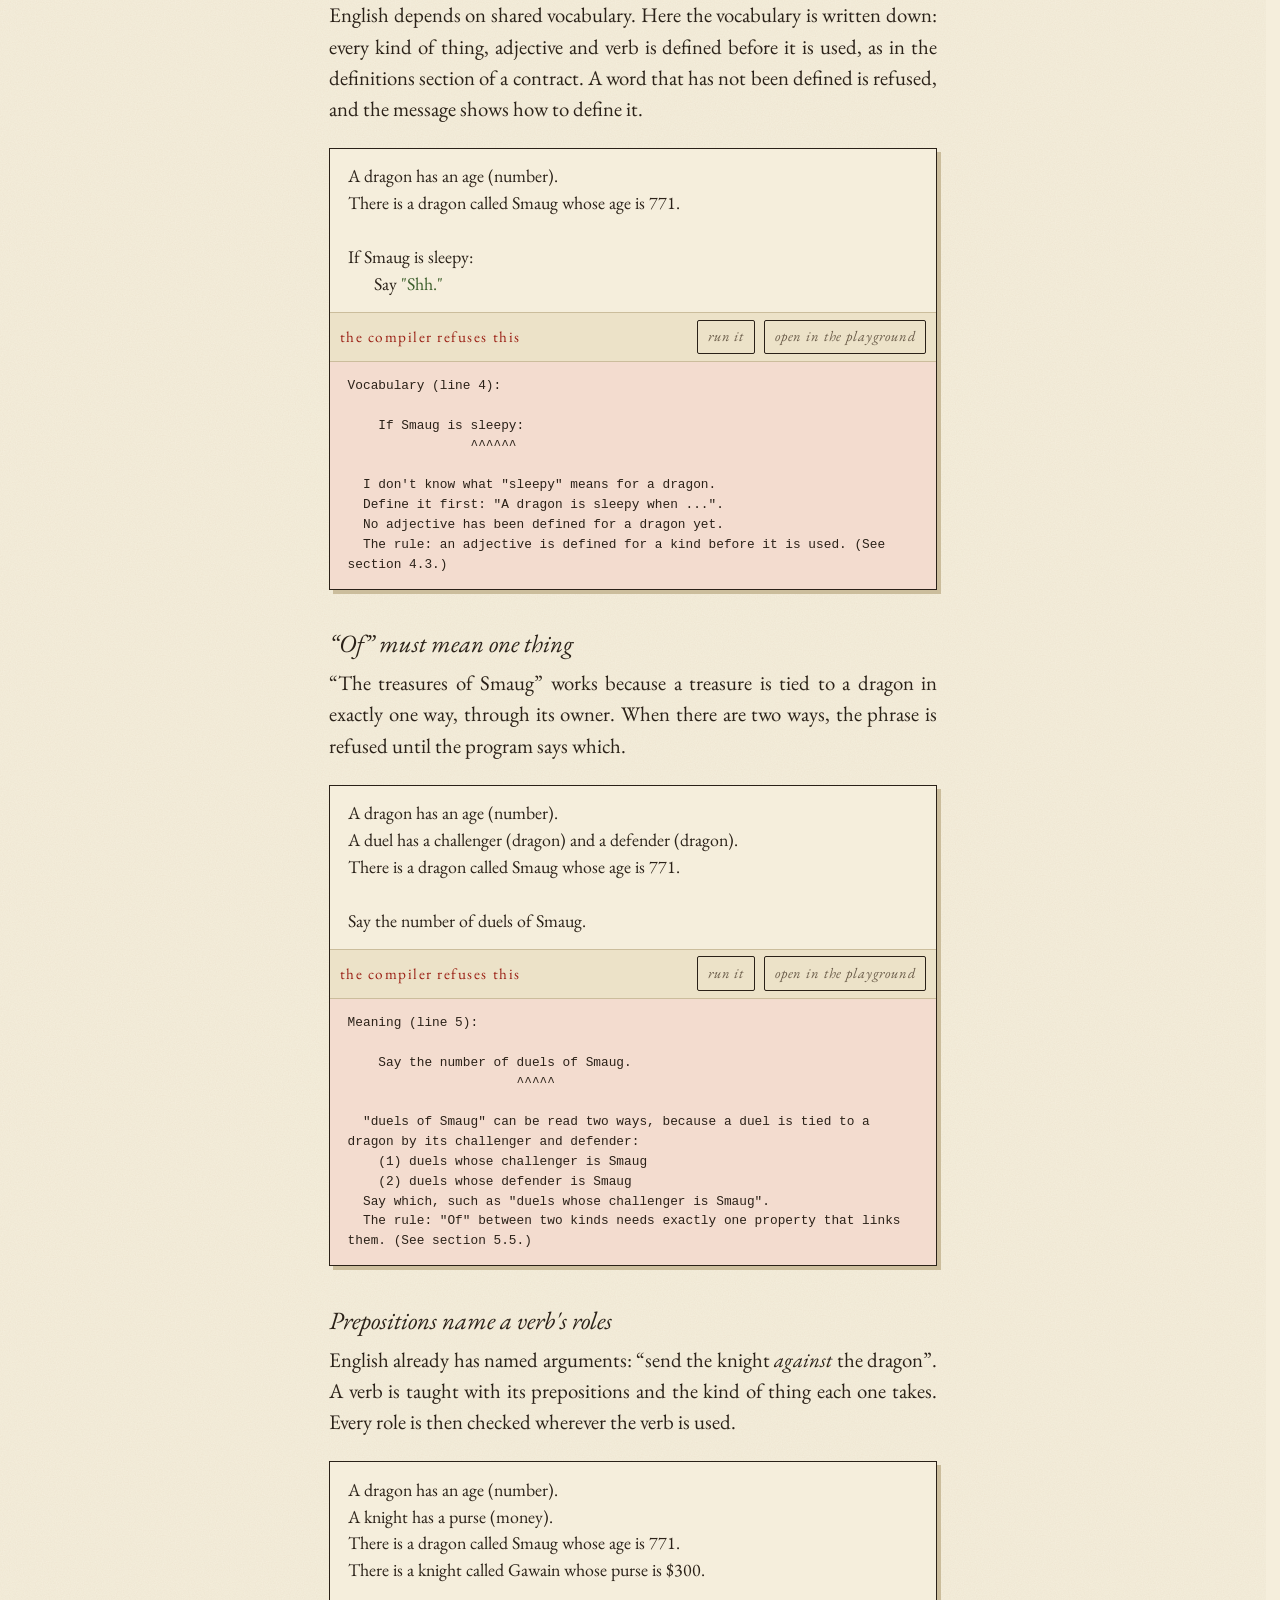
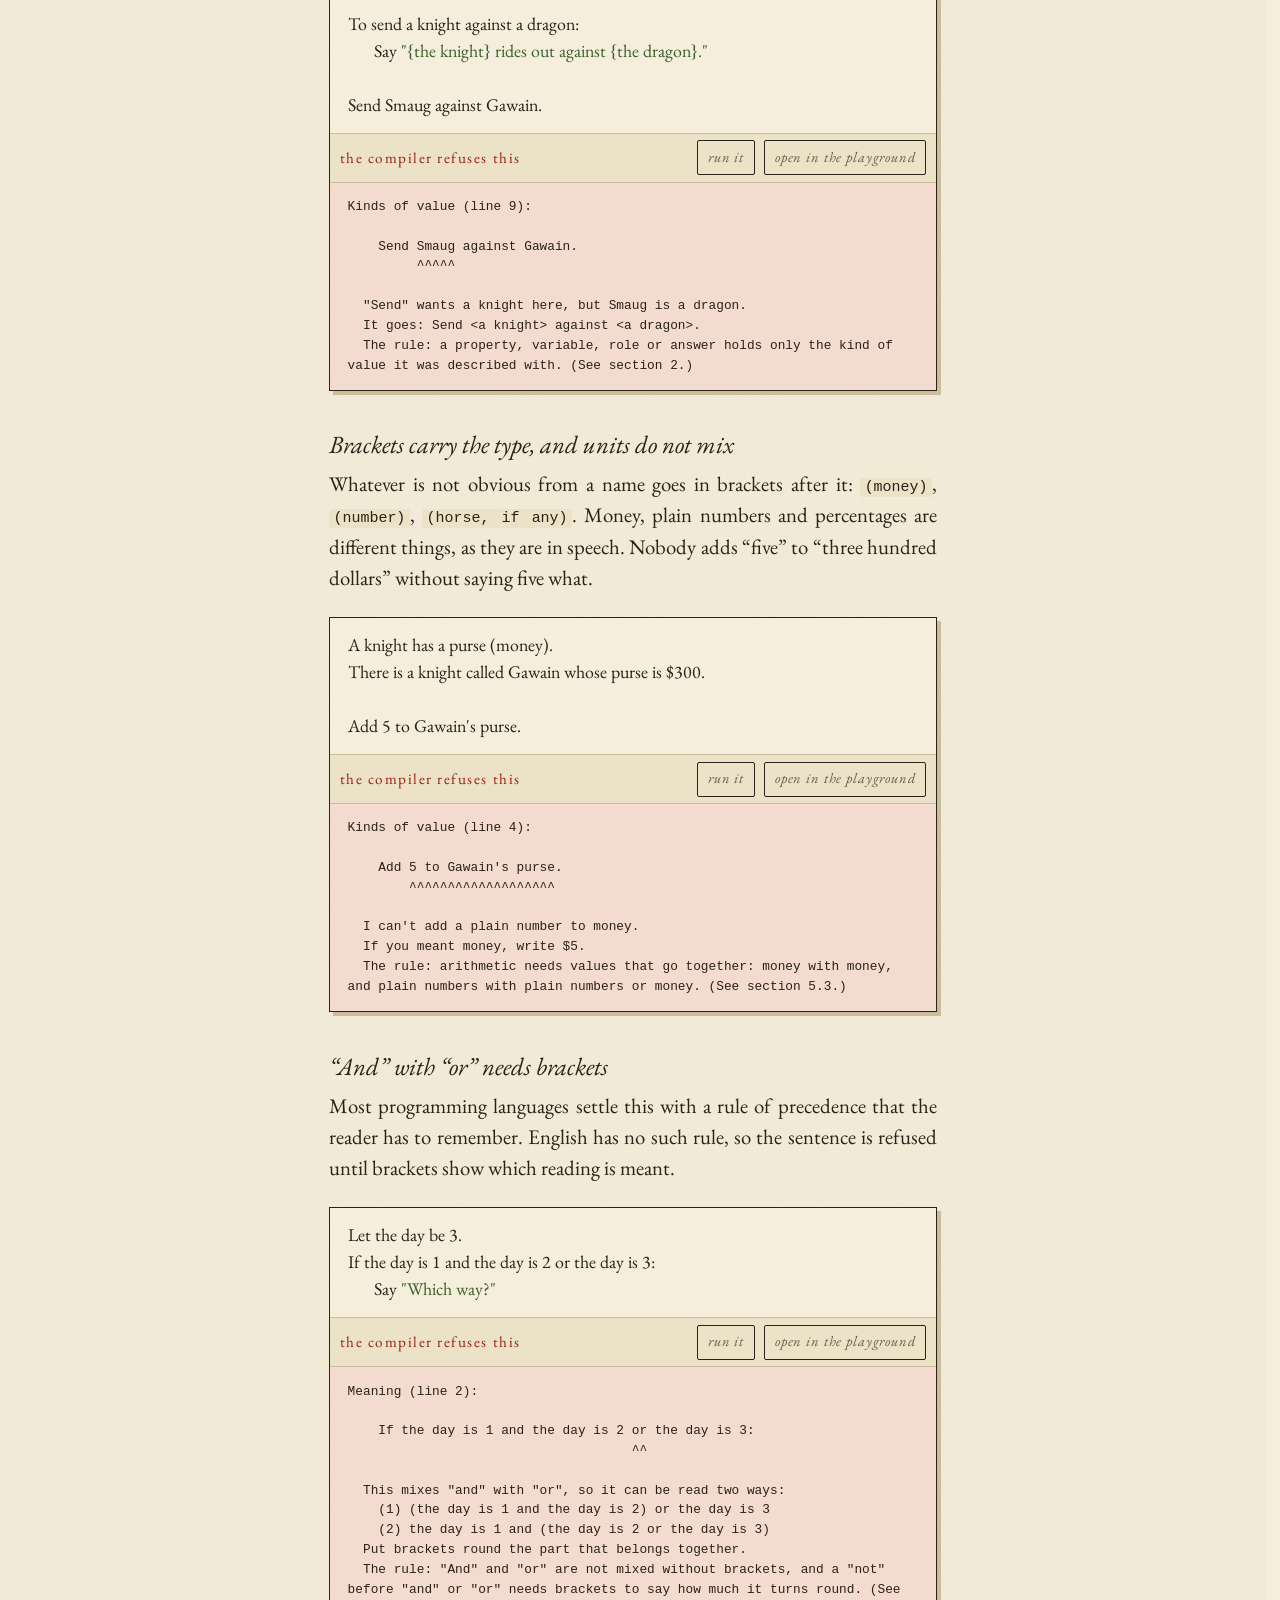
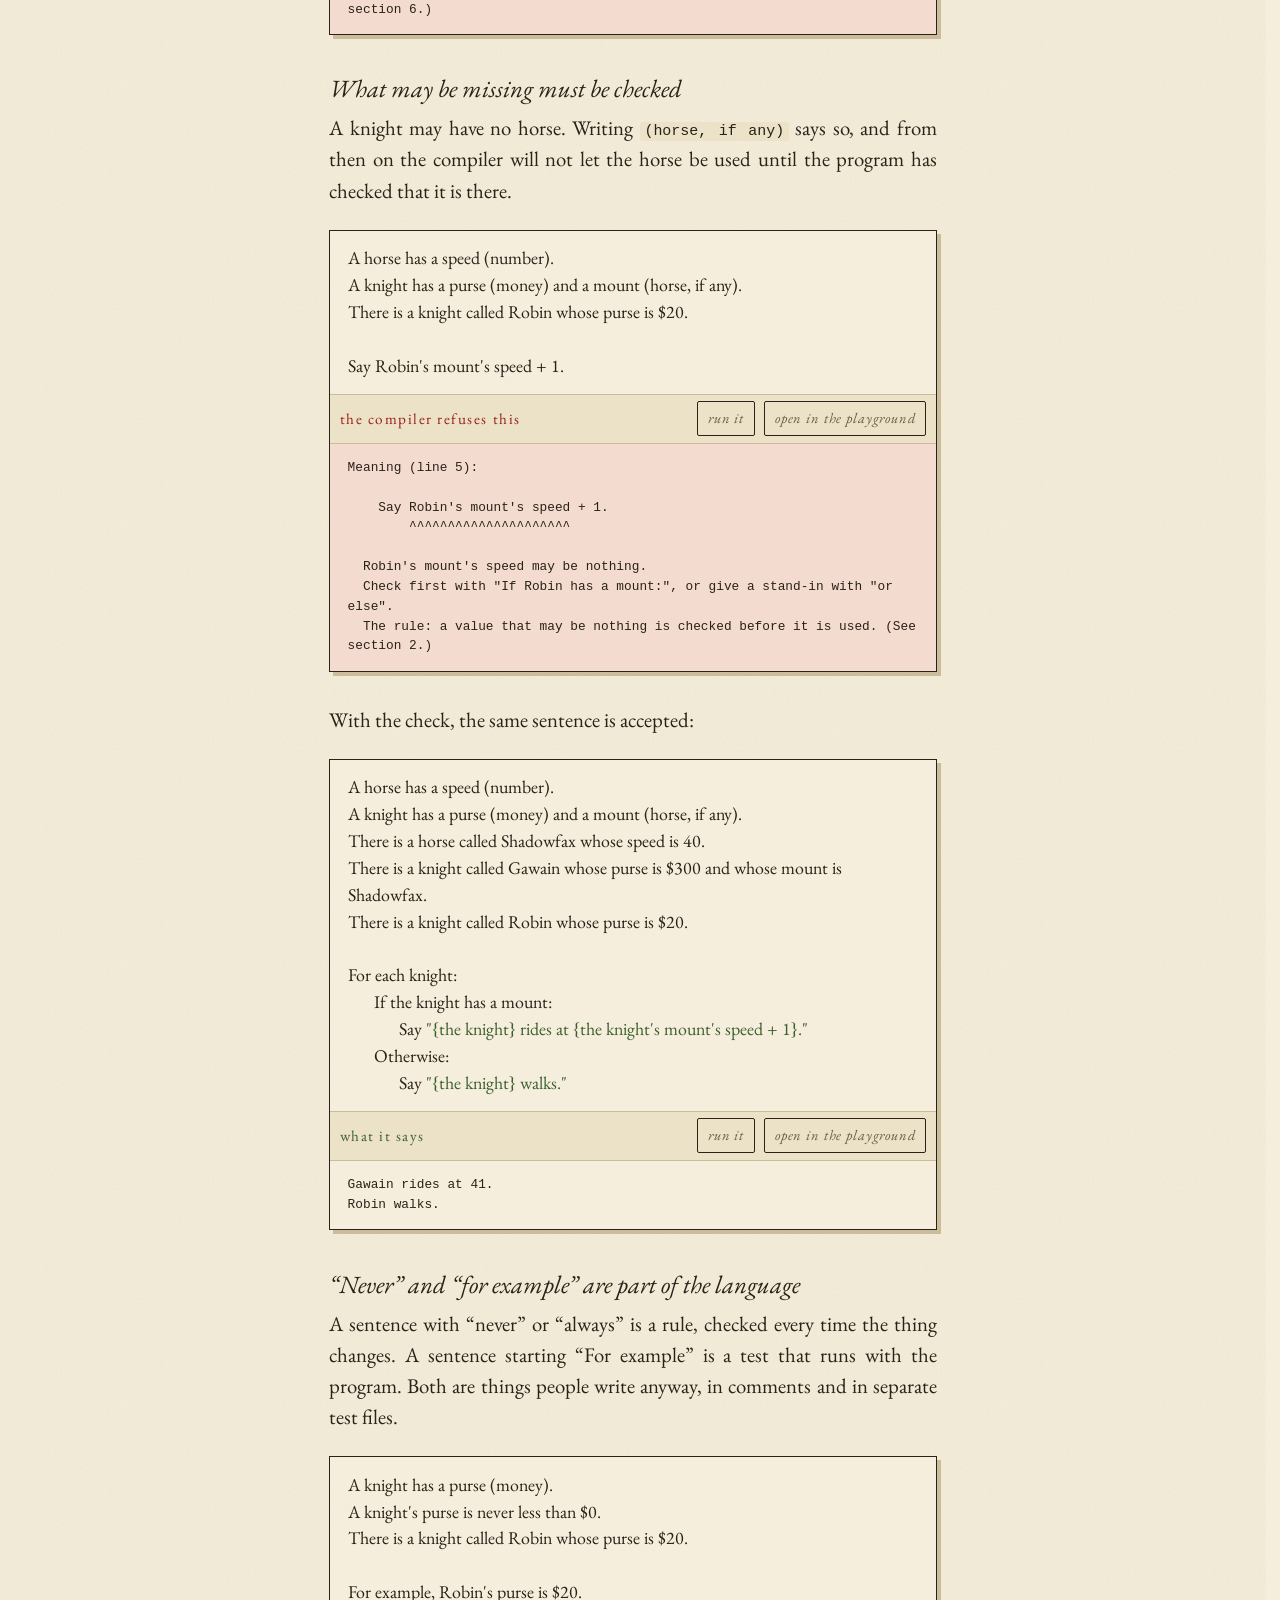
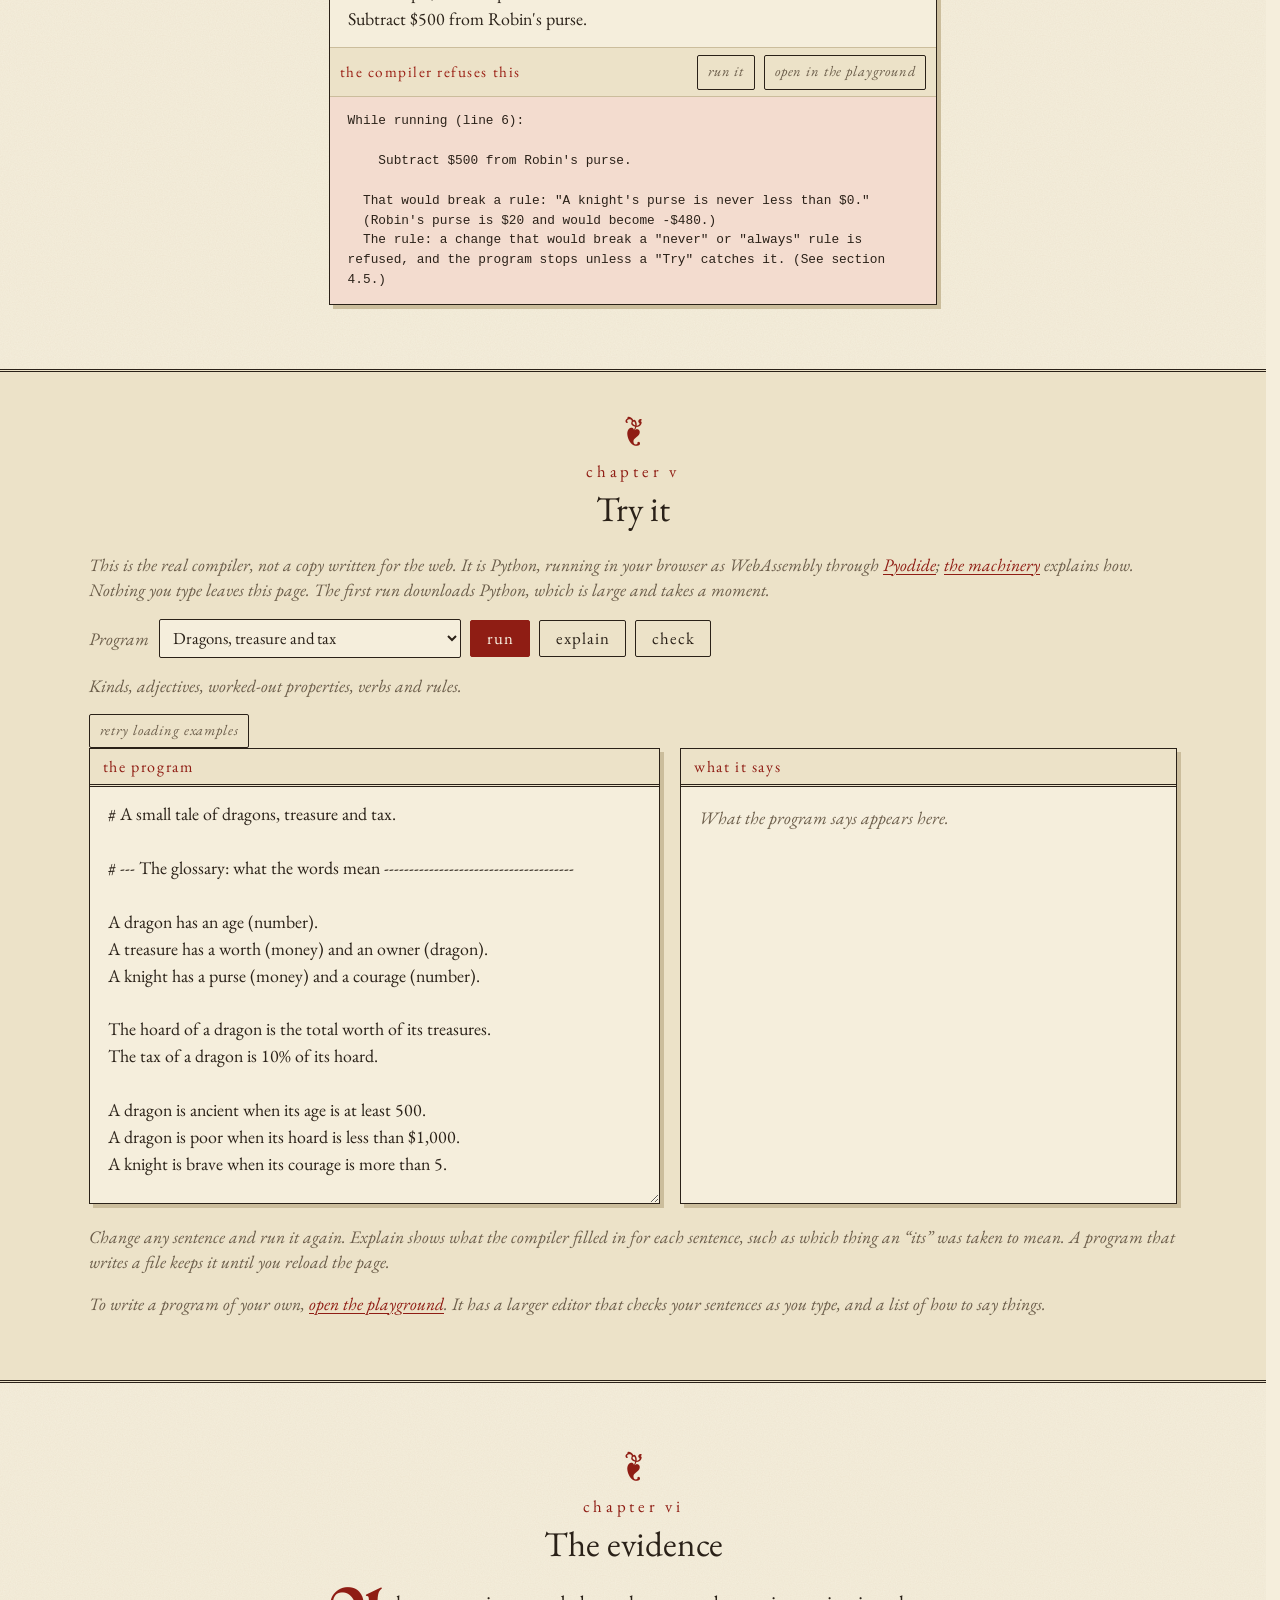
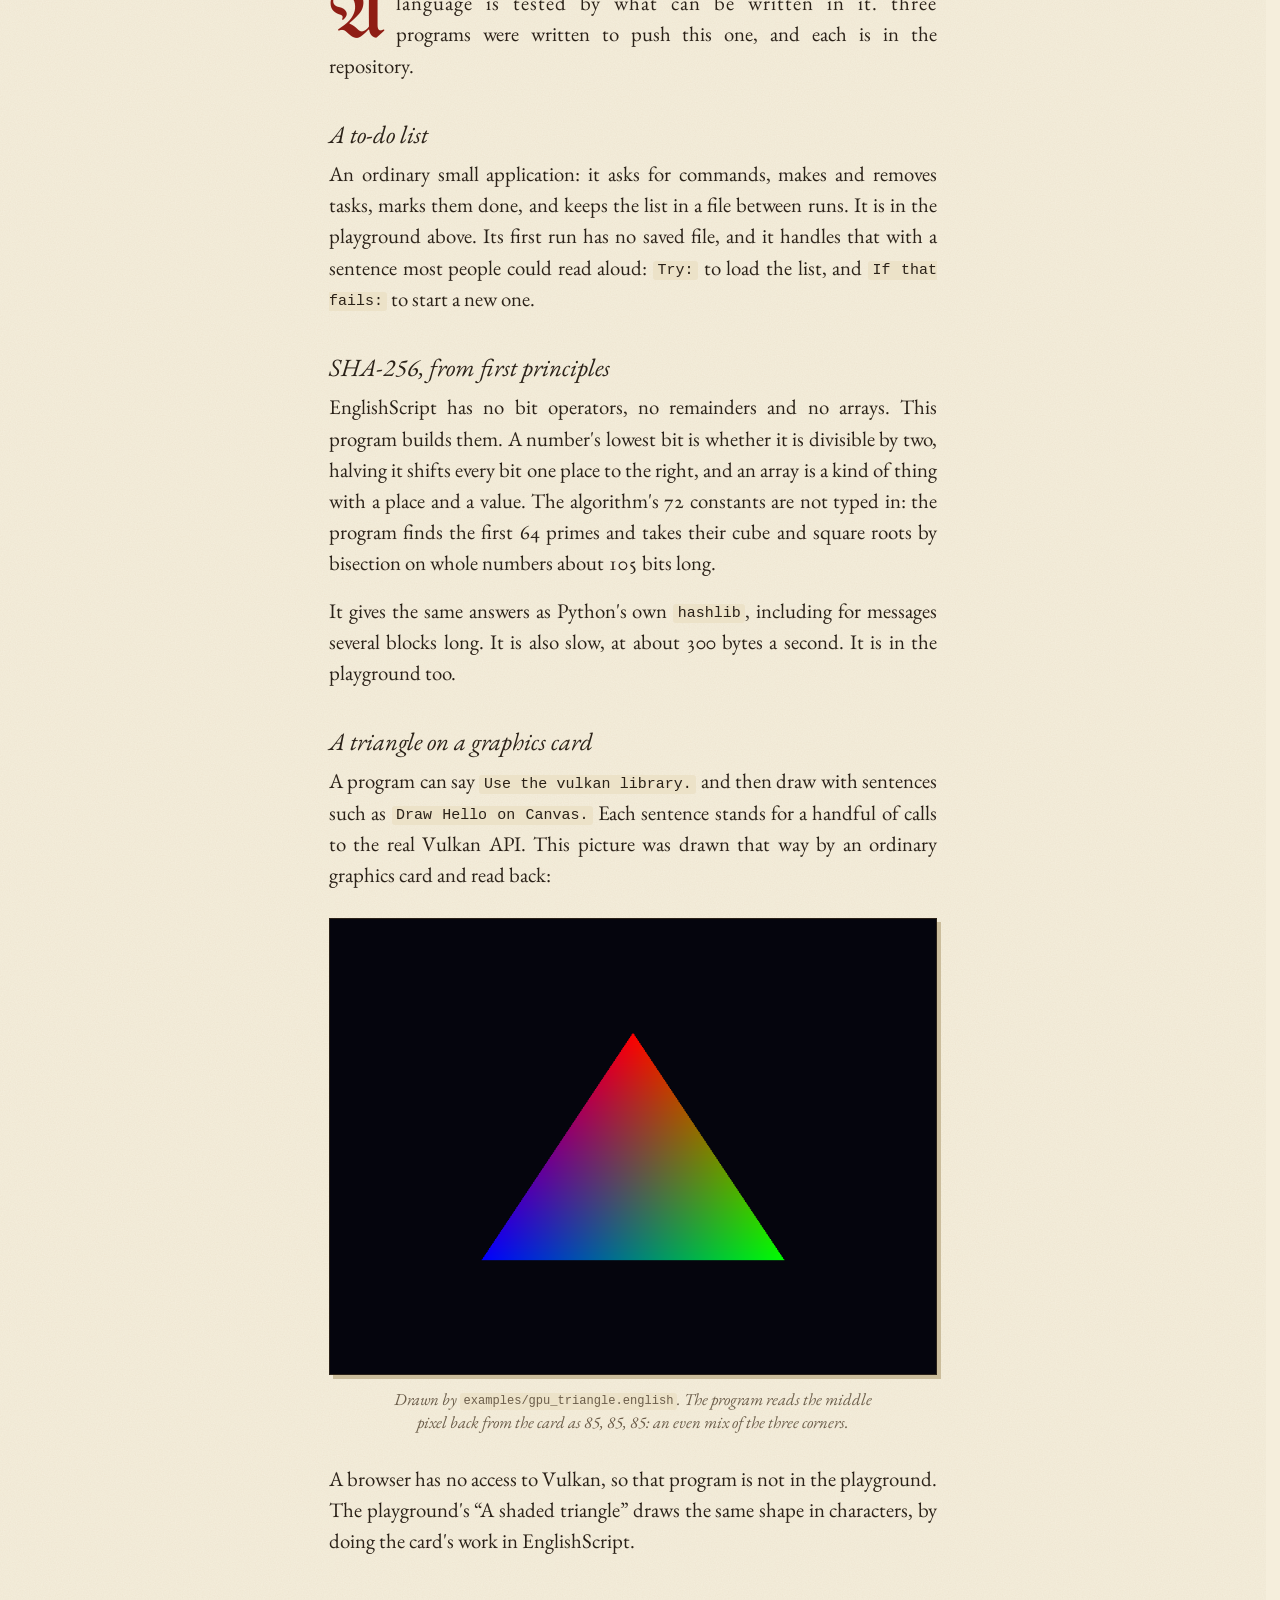
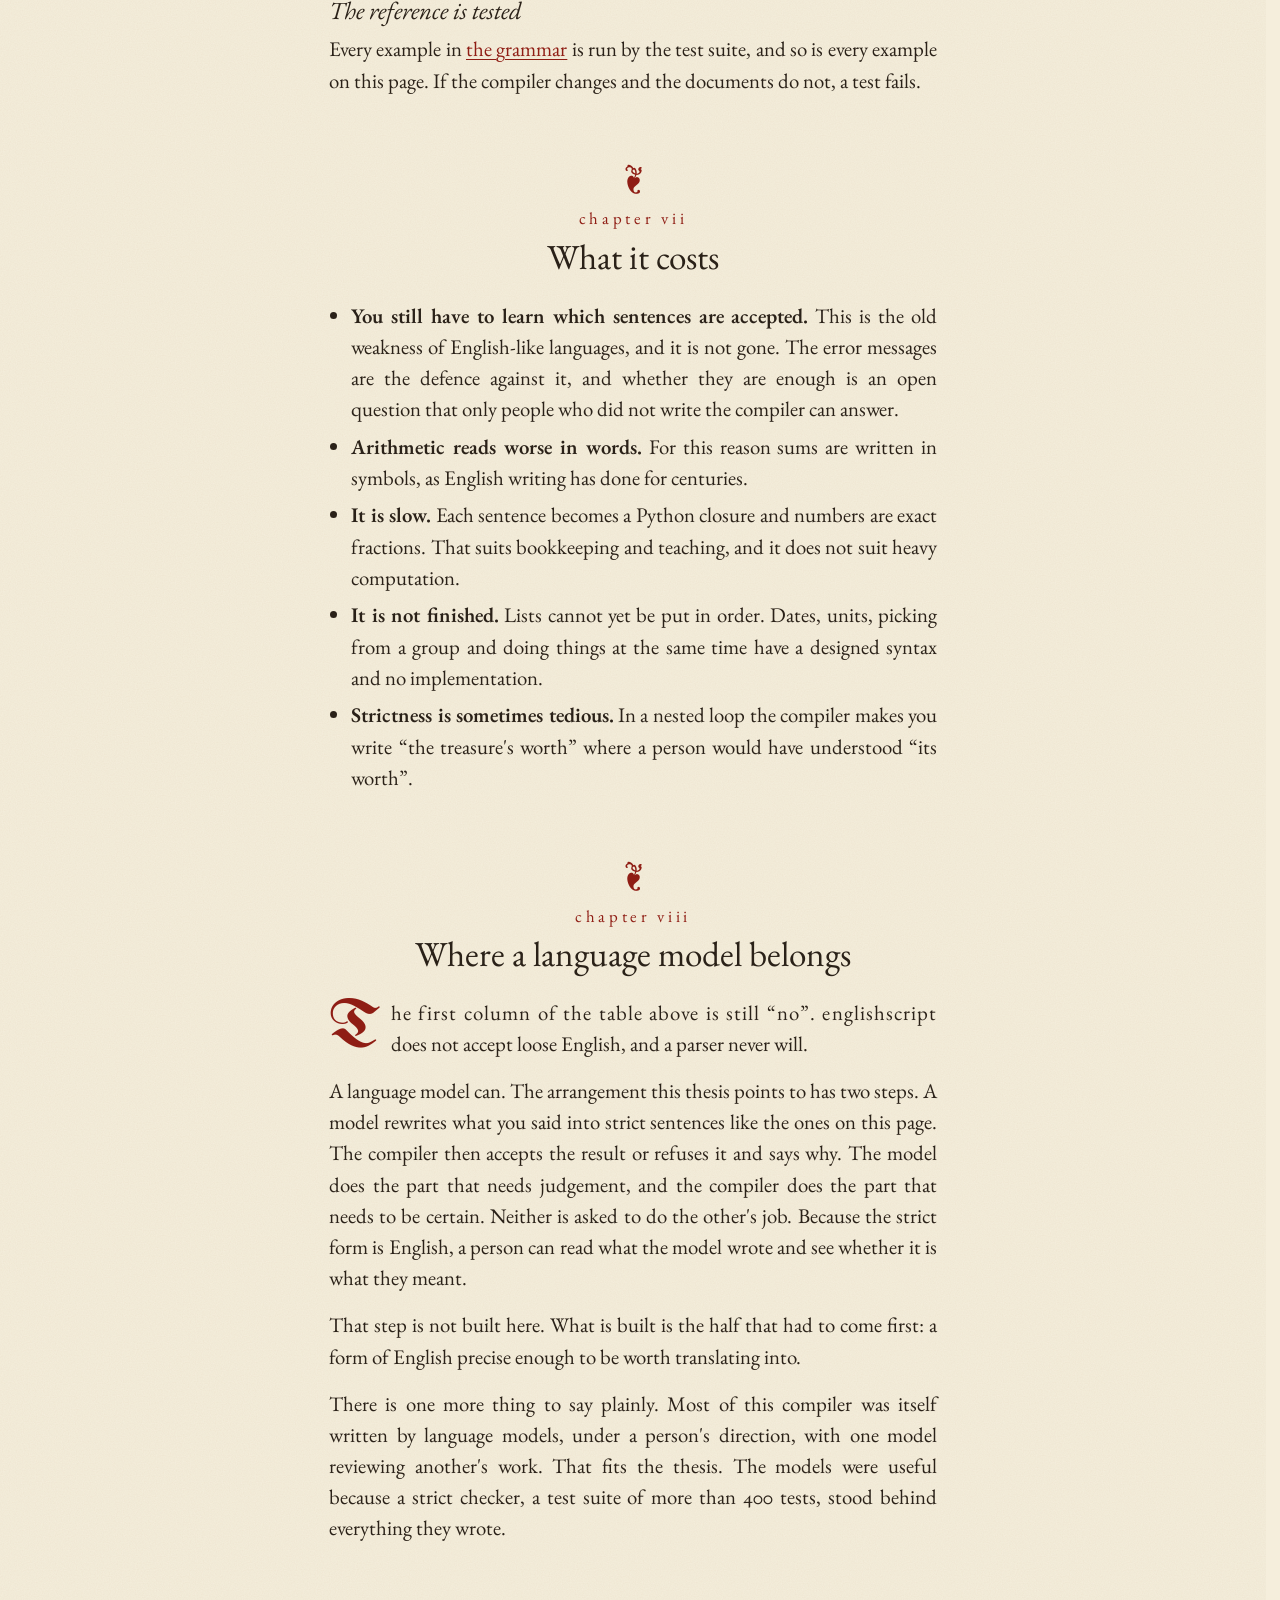
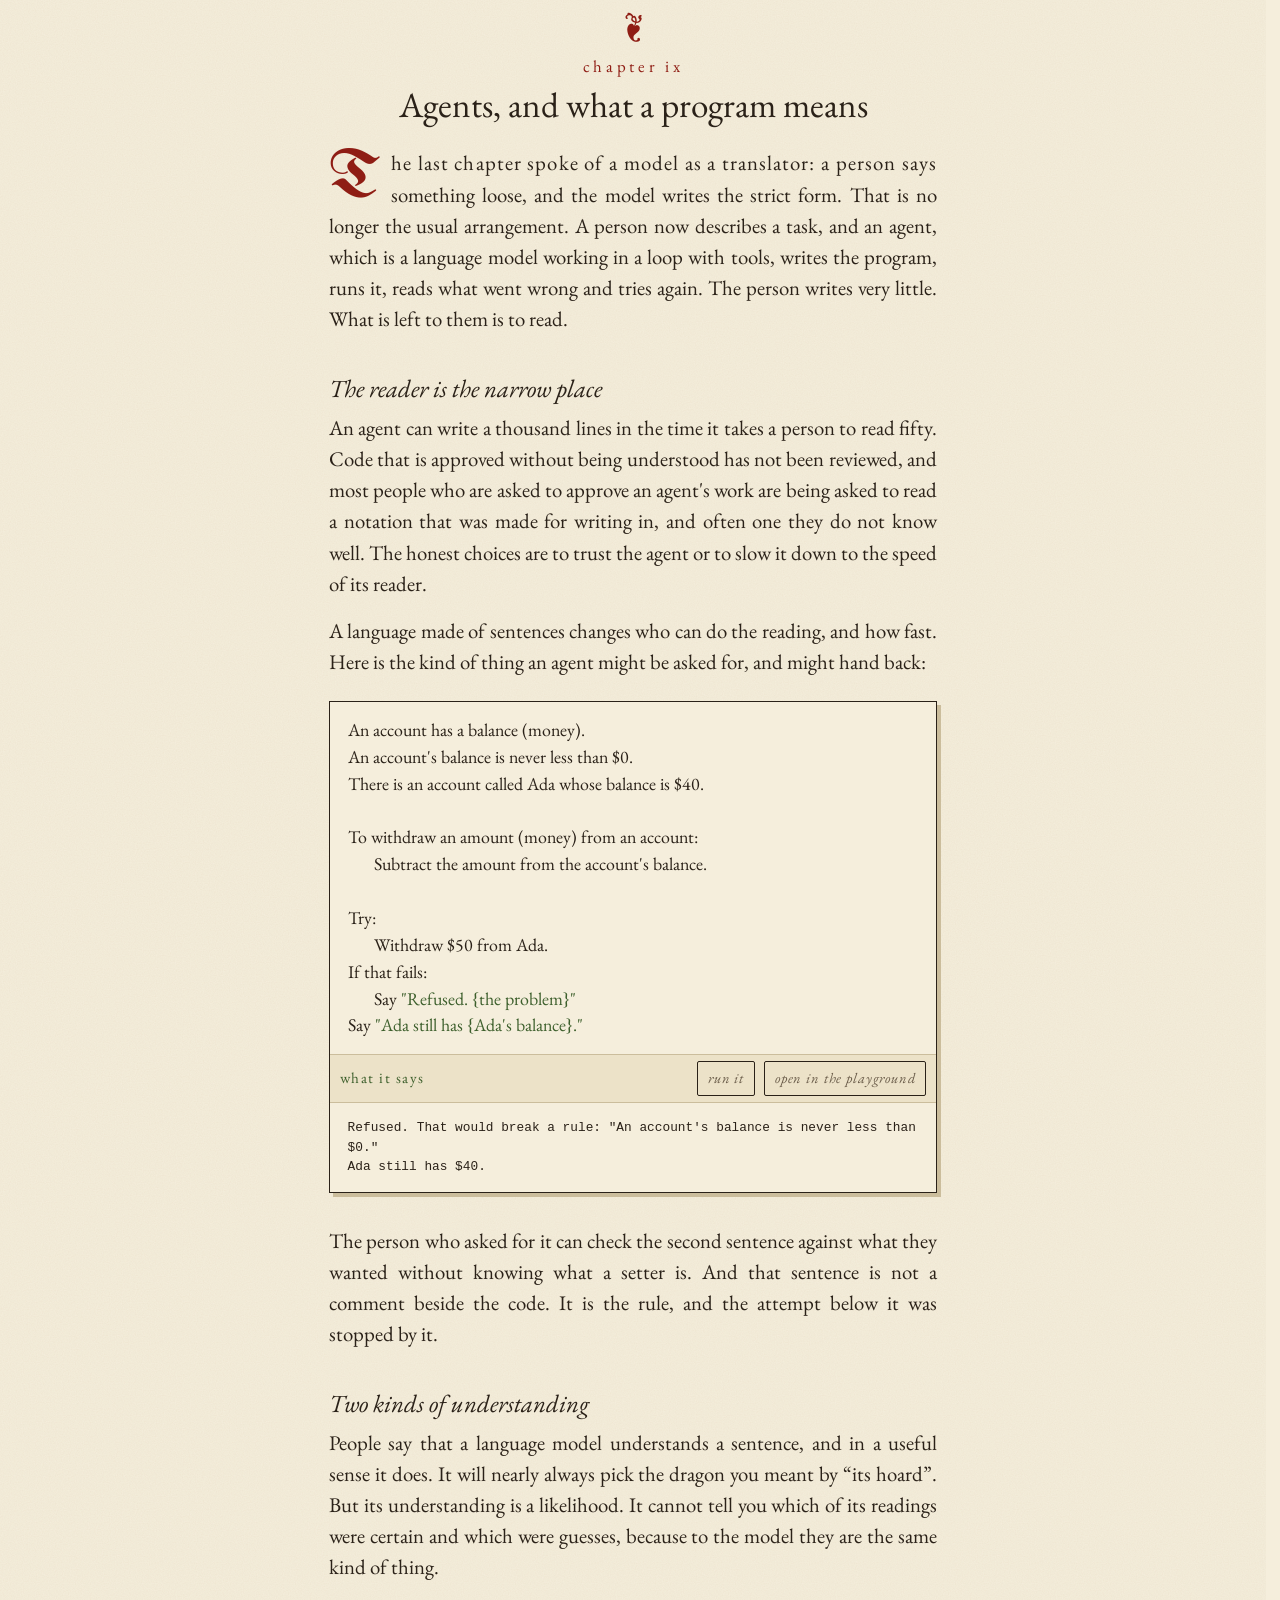
==== commit 80d74e87: "Explain WebAssembly, Pyodide, and download failures in browser demos" ====
--- a/docs/index.html
+++ b/docs/index.html
@@ -3,7 +3,27 @@
 <head>
 <meta charset="utf-8">
 <meta name="viewport" content="width=device-width, initial-scale=1">
+<meta name="theme-color" content="#f5eedc">
 <title>EnglishScript: English, strict enough to compile</title>
+<link rel="canonical" href="https://monstercameron.github.io/EnglishScript/">
+<link rel="icon" href="assets/favicon.ico">
+<link rel="icon" type="image/png" sizes="32x32" href="assets/favicon-32.png">
+<link rel="apple-touch-icon" sizes="180x180" href="assets/apple-touch-icon.png">
+<meta property="og:title" content="EnglishScript: English, strict enough to compile">
+<meta property="og:description" content="A programming language made of English sentences that each have exactly one meaning. The thesis, the evidence, and the compiler running in your browser.">
+<meta property="og:url" content="https://monstercameron.github.io/EnglishScript/">
+<meta property="og:type" content="website">
+<meta property="og:site_name" content="EnglishScript">
+<meta property="og:image" content="https://monstercameron.github.io/EnglishScript/assets/social-preview.png">
+<meta property="og:image:alt" content="EnglishScript and a dragon program written in English.">
+<meta property="og:image:width" content="1200">
+<meta property="og:image:height" content="630">
+<meta property="og:image:type" content="image/png">
+<meta name="twitter:card" content="summary_large_image">
+<meta name="twitter:title" content="EnglishScript: English, strict enough to compile">
+<meta name="twitter:description" content="A programming language made of English sentences that each have exactly one meaning. The thesis, the evidence, and the compiler running in your browser.">
+<meta name="twitter:image" content="https://monstercameron.github.io/EnglishScript/assets/social-preview.png">
+<meta name="twitter:image:alt" content="EnglishScript and a dragon program written in English.">
 <meta name="description" content="A programming language made of English sentences that each have exactly one meaning. The thesis, the evidence, and the compiler running in your browser.">
 <link rel="preconnect" href="https://fonts.googleapis.com">
 <link rel="preconnect" href="https://fonts.gstatic.com" crossorigin>
@@ -381,6 +401,7 @@
       <span id="status" role="status" aria-live="polite"></span>
     </div>
     <p id="note"></p>
+    <button class="button small" id="retry-examples" type="button" hidden>Retry loading examples</button>
     <div class="bench">
       <div class="pane">
         <div class="title"><label for="source">The program</label></div>
@@ -545,10 +566,17 @@
 </footer>
 
 <script type="module">
-import { play, show, failed, loader } from "./play/engine.js";
-import { mountSnippets } from "./play/snippets.js";
-
-mountSnippets();
+import("./play/snippets.js").then(({ mountSnippets }) => mountSnippets()).catch(() => {
+  for (const figure of document.querySelectorAll("figure.snippet")) {
+    const notice = document.createElement("p");
+    notice.setAttribute("role", "status");
+    notice.textContent = "The controls for this example could not load. Reload the page to try again.";
+    figure.querySelector("pre.program").after(notice);
+  }
+});
+
+try {
+const { play, show, failed, loader } = await import("./play/engine.js");
 
 const source = document.getElementById("source");
 const pick = document.getElementById("pick");
@@ -631,16 +659,29 @@
   step("run");
 });
 
-try {
-  const response = await fetch("play/examples.json");
-  examples = await response.json();
-  pick.replaceChildren(...examples.map((example) => new Option(example.title, example.id)));
-  pick.append(new Option("(your own)", ""));
-  pick.value = "dragons";
-  loadExample("dragons");
+async function loadExamples() {
+  try {
+    const response = await fetch("play/examples.json");
+    if (!response.ok) throw new Error("Examples unavailable");
+    examples = await response.json();
+    if (!Array.isArray(examples)) throw new Error("Invalid examples");
+    pick.replaceChildren(...examples.map((example) => new Option(example.title, example.id)));
+    pick.append(new Option("(your own)", ""));
+    document.getElementById("retry-examples").hidden = true;
+    if (!source.value) { pick.value = "dragons"; loadExample("dragons"); }
+    else { pick.value = ""; setNote(""); }
+  } catch (error) {
+    pick.replaceChildren(new Option("Examples unavailable", ""));
+    setNote("Examples could not be loaded. You can still type a program and run it.");
+    document.getElementById("retry-examples").hidden = false;
+  }
+}
+document.getElementById("retry-examples").addEventListener("click", loadExamples);
+await loadExamples();
 } catch (error) {
-  pick.replaceChildren(new Option("(examples could not be loaded)", ""));
-  setNote("Type a program below and run it.");
+  document.getElementById("pick").replaceChildren(new Option("Examples unavailable", ""));
+  for (const id of ["run", "explain", "check"]) document.getElementById(id).disabled = true;
+  document.getElementById("status").textContent = "The program controls could not load. Reload the page to try again.";
 }
 </script>
 </body>
